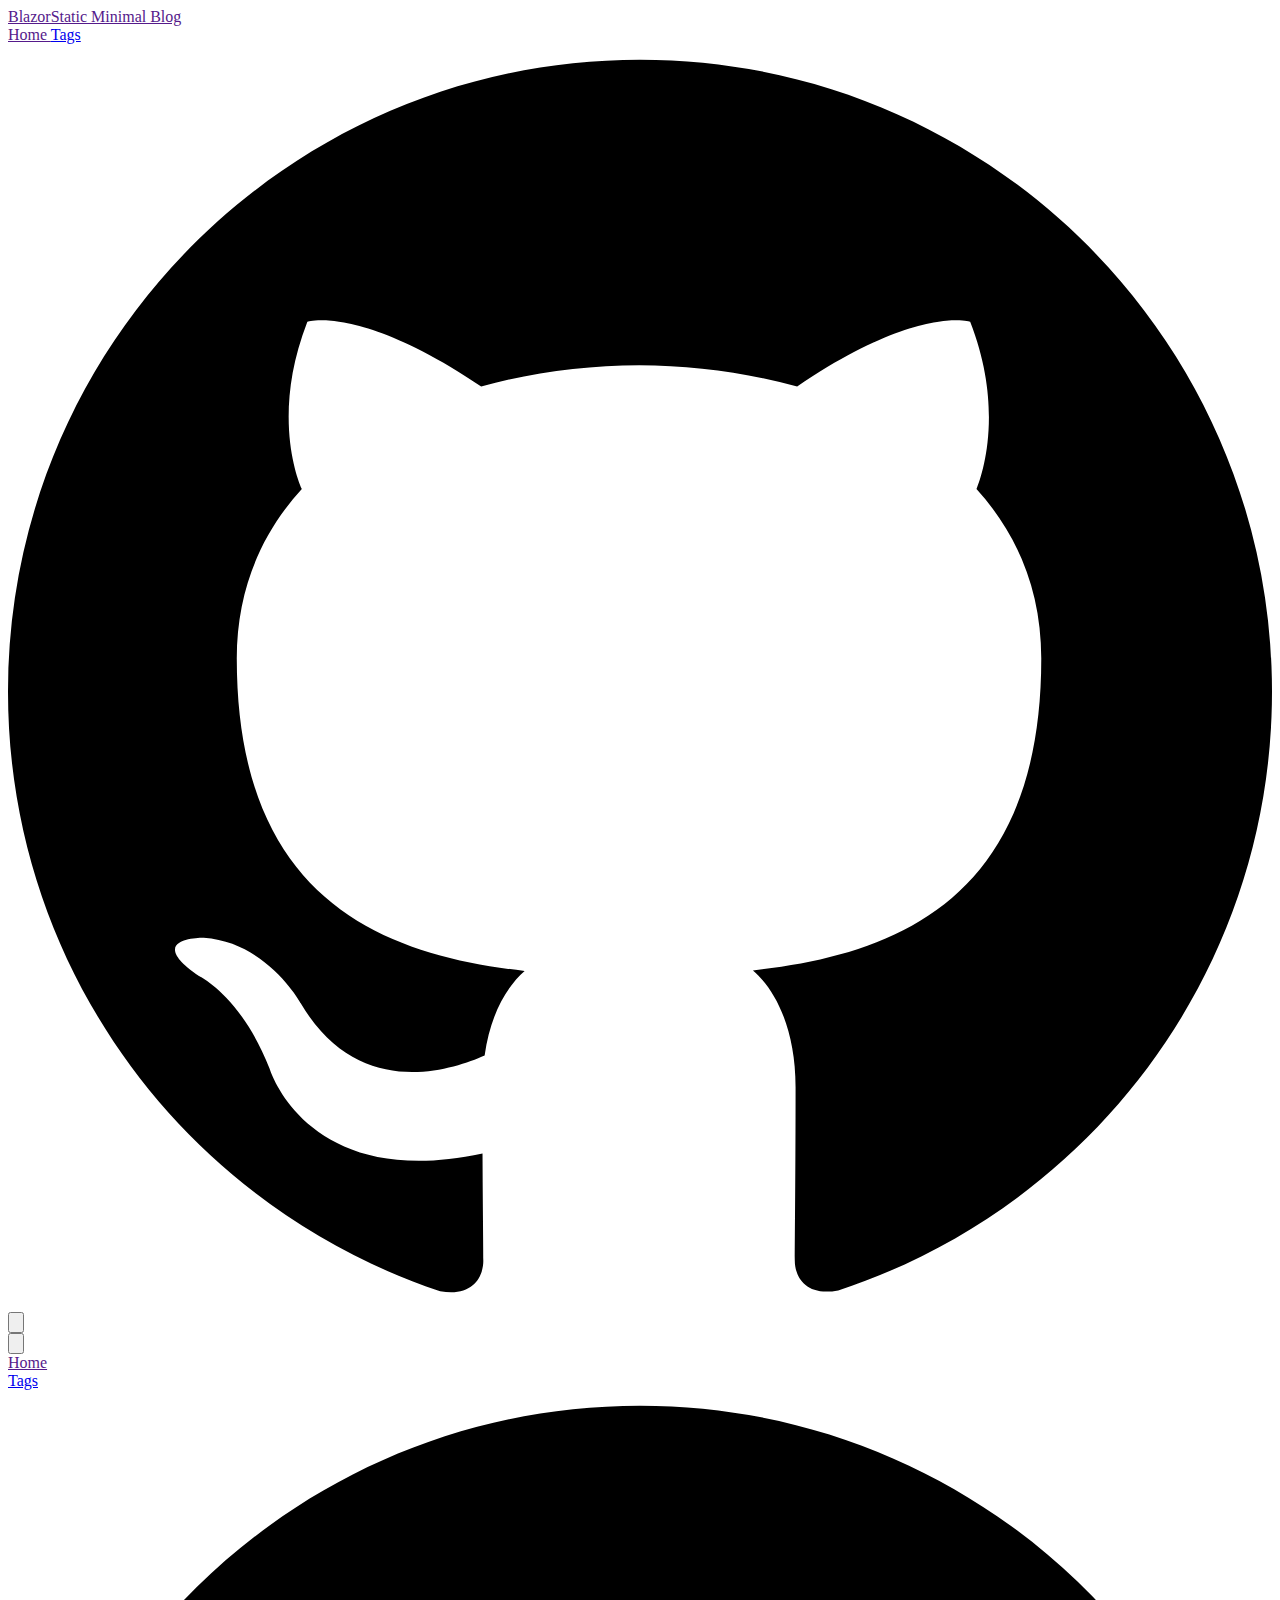
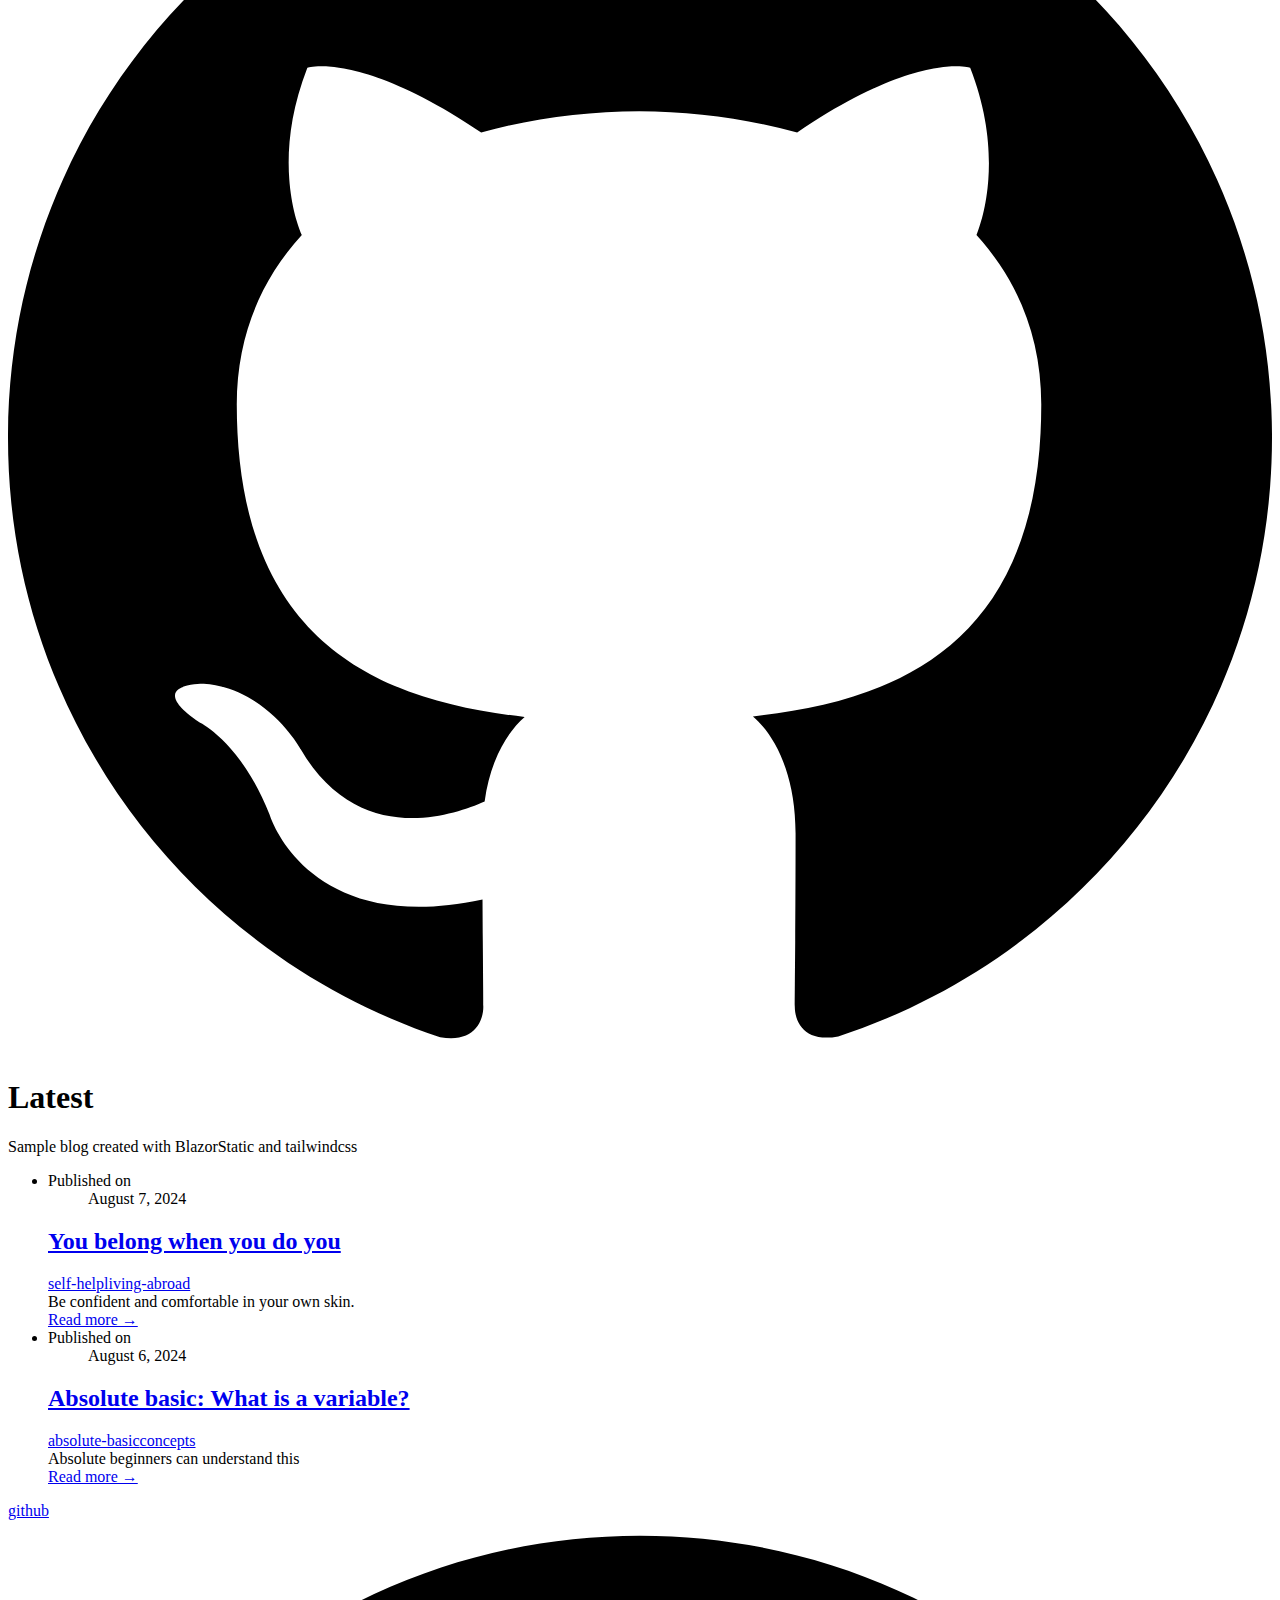
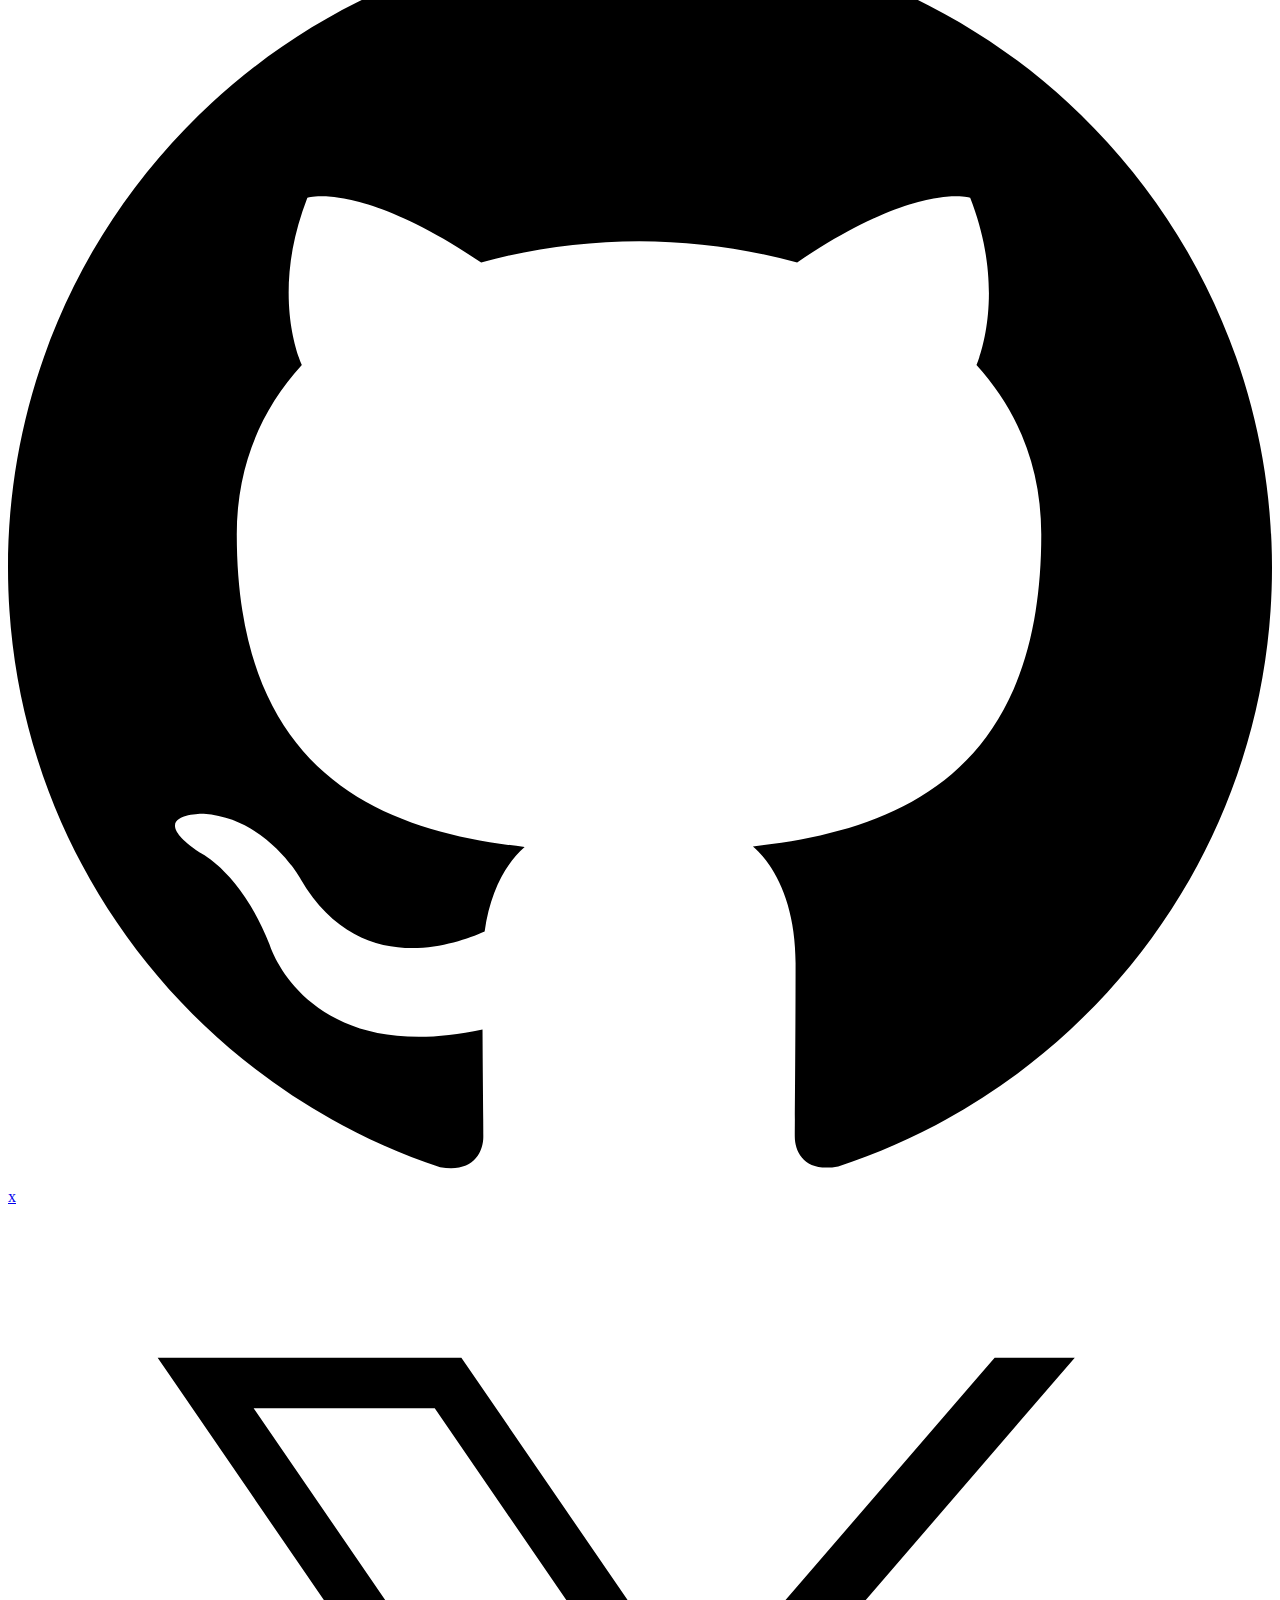
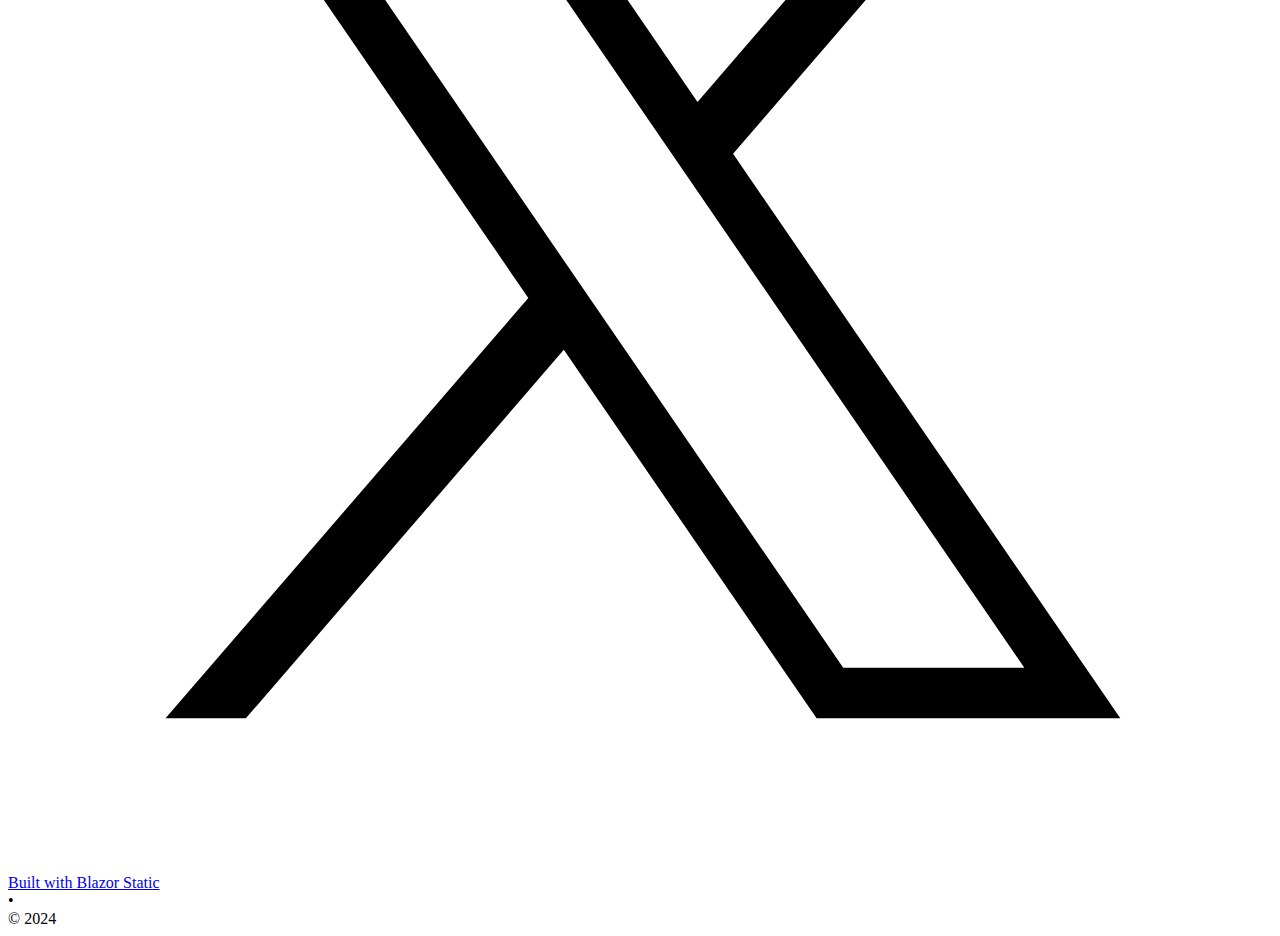
==== index.html @ 0481ce90 "Deploying to gh-pages from @ hoilamc/hoilamc.github.io@f04ba7656c22926f0ceadc3f6c73eddeb6f9f616 🚀" ====
<!DOCTYPE html>
<html lang="en"><head><meta charset="utf-8">
    <meta name="viewport" content="width=device-width, initial-scale=1.0">
    <base href="/hoilamc.github.io/">
    <link rel="stylesheet" href="app.min.css">
    </head>

<body class="bg-gray-950 font-sans text-gray-200"><div class="mx-auto max-w-3xl px-4 sm:px-6 xl:max-w-5xl xl:px-0 "><div class="flex h-screen flex-col justify-between"><header class="flex items-center justify-between py-10"><div><a href><div class="flex items-center justify-between"><div class=" h-6 text-2xl font-semibold sm:block text-primary-800">BlazorStatic Minimal Blog</div></div></a></div>
    <div class="flex items-center space-x-4 leading-5 sm:space-x-6"><a href="" class="hidden font-medium text-gray-100 sm:block bg-primary-950 px-2 py-1 rounded-xl" aria-current="page">Home 
                            </a><a href="tags" class="hidden font-medium text-gray-100 sm:block">Tags 
                            </a><a href="https://github.com/tesar-tech/blazorStaticMinimalBlog" class="hidden font-medium text-gray-100 sm:block"> 
                            <svg xmlns="http://www.w3.org/2000/svg" viewBox="0 0 24 24" class="hover:text-primary-400 h-6 w-6 fill-current text-gray-200"><path d="M12 .297c-6.63 0-12 5.373-12 12 0 5.303 3.438 9.8 8.205 11.385.6.113.82-.258.82-.577 0-.285-.01-1.04-.015-2.04-3.338.724-4.042-1.61-4.042-1.61C4.422 18.07 3.633 17.7 3.633 17.7c-1.087-.744.084-.729.084-.729 1.205.084 1.838 1.236 1.838 1.236 1.07 1.835 2.809 1.305 3.495.998.108-.776.417-1.305.76-1.605-2.665-.3-5.466-1.332-5.466-5.93 0-1.31.465-2.38 1.235-3.22-.135-.303-.54-1.523.105-3.176 0 0 1.005-.322 3.3 1.23.96-.267 1.98-.399 3-.405 1.02.006 2.04.138 3 .405 2.28-1.552 3.285-1.23 3.285-1.23.645 1.653.24 2.873.12 3.176.765.84 1.23 1.91 1.23 3.22 0 4.61-2.805 5.625-5.475 5.92.42.36.81 1.096.81 2.22 0 1.606-.015 2.896-.015 3.286 0 .315.21.69.825.57C20.565 22.092 24 17.592 24 12.297c0-6.627-5.373-12-12-12"></path></svg></a><button id="toggle-button" aria-label="Toggle Menu" class="sm:hidden"><svg xmlns="http://www.w3.org/2000/svg" viewBox="0 0 20 20" fill="currentColor" class="h-8 w-8 text-gray-100"><path fill-rule="evenodd" d="M3 5a1 1 0 011-1h12a1 1 0 110 2H4a1 1 0 01-1-1zM3 10a1 1 0 011-1h12a1 1 0 110 2H4a1 1 0 01-1-1zM3 15a1 1 0 011-1h12a1 1 0 110 2H4a1 1 0 01-1-1z" clip-rule="evenodd"></path></svg></button>
        <div id="mobile-menu" class="fixed left-0 top-0 z-10 h-full w-full translate-x-full transform   duration-300 ease-in-out bg-gray-950 opacity-[0.98]"><div class="flex justify-end"><button id="close-mobile-menu-button" class="mr-8 mt-11 h-8 w-8" aria-label="Toggle Menu"><svg xmlns="http://www.w3.org/2000/svg" viewBox="0 0 20 20" fill="currentColor" class="text-gray-100"><path fill-rule="evenodd" d="M4.293 4.293a1 1 0 011.414 0L10 8.586l4.293-4.293a1 1 0 111.414 1.414L11.414 10l4.293 4.293a1 1 0 01-1.414 1.414L10 11.414l-4.293 4.293a1 1 0 01-1.414-1.414L8.586 10 4.293 5.707a1 1 0 010-1.414z" clip-rule="evenodd"></path></svg></button></div>
            <nav class="fixed mt-8 h-full"><div class="px-12 py-4"><a href="" class="text-2xl font-bold tracking-widest text-gray-100 underline" aria-current="page">Home
                            </a></div><div class="px-12 py-4"><a href="tags" class="text-2xl font-bold tracking-widest text-gray-100">Tags
                            </a></div><div class="px-12 py-4"><a href="https://github.com/tesar-tech/blazorStaticMinimalBlog" class="text-2xl font-bold tracking-widest text-gray-100">
                            <svg xmlns="http://www.w3.org/2000/svg" viewBox="0 0 24 24" class="hover:text-primary-400 h-6 w-6 fill-current text-gray-200"><path d="M12 .297c-6.63 0-12 5.373-12 12 0 5.303 3.438 9.8 8.205 11.385.6.113.82-.258.82-.577 0-.285-.01-1.04-.015-2.04-3.338.724-4.042-1.61-4.042-1.61C4.422 18.07 3.633 17.7 3.633 17.7c-1.087-.744.084-.729.084-.729 1.205.084 1.838 1.236 1.838 1.236 1.07 1.835 2.809 1.305 3.495.998.108-.776.417-1.305.76-1.605-2.665-.3-5.466-1.332-5.466-5.93 0-1.31.465-2.38 1.235-3.22-.135-.303-.54-1.523.105-3.176 0 0 1.005-.322 3.3 1.23.96-.267 1.98-.399 3-.405 1.02.006 2.04.138 3 .405 2.28-1.552 3.285-1.23 3.285-1.23.645 1.653.24 2.873.12 3.176.765.84 1.23 1.91 1.23 3.22 0 4.61-2.805 5.625-5.475 5.92.42.36.81 1.096.81 2.22 0 1.606-.015 2.896-.015 3.286 0 .315.21.69.825.57C20.565 22.092 24 17.592 24 12.297c0-6.627-5.373-12-12-12"></path></svg></a></div></nav></div></div></header>
<script>
//👎 but what can I do? It's a static html. I can't use C# here.
 const toggleMobileMenu = () => document.querySelector('#mobile-menu').classList.toggle('translate-x-full');
 
 document.querySelector('#toggle-button').addEventListener('click', toggleMobileMenu);
 document.querySelector('#close-mobile-menu-button').addEventListener('click', toggleMobileMenu);
</script>

        <main class="mb-auto"><div class="divide-y divide-gray-700"><div class="space-y-2 pb-8 pt-6 md:space-y-5"><h1 class="font-sans md:leading-14 text-3xl font-extrabold leading-9 tracking-tight text-gray-100 sm:text-4xl sm:leading-10 md:text-6xl">Latest</h1>
            <p class="text-lg leading-7 text-gray-400 prose prose-invert">Sample blog created with BlazorStatic and tailwindcss</p></div>
    
        <ul class="divide-y   divide-gray-700"><li class="py-12"><article><div class="space-y-2 xl:grid xl:grid-cols-4 xl:items-baseline xl:space-y-0"><dl><dt class="sr-only">Published on</dt>
                            <dd class="text-base font-medium leading-6 text-gray-400"><time datetime="2024-08-07T00:00:00.000">August 7, 2024</time></dd></dl>
                        <div class="space-y-5 xl:col-span-3"><div class="space-y-6"><div><h2 class="text-2xl font-bold leading-8 tracking-tight"><a class="text-gray-100" href="blog/second-post">You belong when you do you</a></h2>
                                    <div class="flex flex-wrap"><a class="text-primary-500 hover:text-primary-400 mr-3 text-sm font-medium uppercase" href="tags/self-help">self-help</a><a class="text-primary-500 hover:text-primary-400 mr-3 text-sm font-medium uppercase" href="tags/living-abroad">living-abroad</a></div></div>
                                <div class="prose max-w-none text-gray-400">Be confident and comfortable in your own skin.</div></div>
                            <div class="text-base font-medium leading-6"><a class="text-primary-500 hover:text-primary-400" aria-label="Read &quot;Be confident and comfortable in your own skin.&quot;" href="blog/second-post">Read more →</a></div></div></div></article></li><li class="py-12"><article><div class="space-y-2 xl:grid xl:grid-cols-4 xl:items-baseline xl:space-y-0"><dl><dt class="sr-only">Published on</dt>
                            <dd class="text-base font-medium leading-6 text-gray-400"><time datetime="2024-08-06T00:00:00.000">August 6, 2024</time></dd></dl>
                        <div class="space-y-5 xl:col-span-3"><div class="space-y-6"><div><h2 class="text-2xl font-bold leading-8 tracking-tight"><a class="text-gray-100" href="blog/first-post">Absolute basic: What is a variable?</a></h2>
                                    <div class="flex flex-wrap"><a class="text-primary-500 hover:text-primary-400 mr-3 text-sm font-medium uppercase" href="tags/absolute-basic">absolute-basic</a><a class="text-primary-500 hover:text-primary-400 mr-3 text-sm font-medium uppercase" href="tags/concepts">concepts</a></div></div>
                                <div class="prose max-w-none text-gray-400">Absolute beginners can understand this</div></div>
                            <div class="text-base font-medium leading-6"><a class="text-primary-500 hover:text-primary-400" aria-label="Read &quot;Absolute beginners can understand this&quot;" href="blog/first-post">Read more →</a></div></div></div></article></li></ul></div></main>

        <footer><div class="mt-16 flex flex-col items-center"><div class="mb-3 flex space-x-4"><a class="text-sm text-gray-500 transition hover:text-gray-600" target="_blank" rel="noopener noreferrer" href="https://github.com/tesar-tech/blazorStaticMinimalBlog"><span class="sr-only">github</span>
                        <svg xmlns="http://www.w3.org/2000/svg" viewBox="0 0 24 24" class="hover:text-primary-400 h-6 w-6 fill-current text-gray-200"><path d="M12 .297c-6.63 0-12 5.373-12 12 0 5.303 3.438 9.8 8.205 11.385.6.113.82-.258.82-.577 0-.285-.01-1.04-.015-2.04-3.338.724-4.042-1.61-4.042-1.61C4.422 18.07 3.633 17.7 3.633 17.7c-1.087-.744.084-.729.084-.729 1.205.084 1.838 1.236 1.838 1.236 1.07 1.835 2.809 1.305 3.495.998.108-.776.417-1.305.76-1.605-2.665-.3-5.466-1.332-5.466-5.93 0-1.31.465-2.38 1.235-3.22-.135-.303-.54-1.523.105-3.176 0 0 1.005-.322 3.3 1.23.96-.267 1.98-.399 3-.405 1.02.006 2.04.138 3 .405 2.28-1.552 3.285-1.23 3.285-1.23.645 1.653.24 2.873.12 3.176.765.84 1.23 1.91 1.23 3.22 0 4.61-2.805 5.625-5.475 5.92.42.36.81 1.096.81 2.22 0 1.606-.015 2.896-.015 3.286 0 .315.21.69.825.57C20.565 22.092 24 17.592 24 12.297c0-6.627-5.373-12-12-12"></path></svg></a>
                    <a class="text-sm text-gray-500 transition hover:text-gray-600" target="_blank" rel="noopener noreferrer" href="https://x.com/"><span class="sr-only">x</span>
                        <svg xmlns="http://www.w3.org/2000/svg" viewBox="0 0 50 50" class="hover:text-primary-400 h-6 w-6 fill-current text-gray-200"><path d="M 5.9199219 6 L 20.582031 27.375 L 6.2304688 44 L 9.4101562 44 L 21.986328 29.421875 L 31.986328 44 L 44 44 L 28.681641 21.669922 L 42.199219 6 L 39.029297 6 L 27.275391 19.617188 L 17.933594 6 L 5.9199219 6 z M 9.7167969 8 L 16.880859 8 L 40.203125 42 L 33.039062 42 L 9.7167969 8 z"></path></svg></a></div>
                <div class="mb-2 flex space-x-2 text-sm text-gray-400"><a target="_blank" rel="noopener noreferrer" href="https://github.com/tesar-tech/blazorStatic"> Built with Blazor Static</a>
                    <div>•</div>
                    <div>© 2024</div></div></div></footer></div></div>
        </body></html>
---- app.min.css ----
/*! tailwindcss v3.4.7 | MIT License | https://tailwindcss.com*/*,:after,:before{border:0 solid #e5e7eb;box-sizing:border-box}:after,:before{--tw-content:""}:host,html{-webkit-text-size-adjust:100%;font-feature-settings:normal;-webkit-tap-highlight-color:transparent;font-family:ui-sans-serif,system-ui,sans-serif,Apple Color Emoji,Segoe UI Emoji,Segoe UI Symbol,Noto Color Emoji;font-variation-settings:normal;line-height:1.5;-moz-tab-size:4;-o-tab-size:4;tab-size:4}body{line-height:inherit;margin:0}hr{border-top-width:1px;color:inherit;height:0}abbr:where([title]){-webkit-text-decoration:underline dotted;text-decoration:underline dotted}h1,h2,h3,h4,h5,h6{font-size:inherit;font-weight:inherit}a{color:inherit;text-decoration:inherit}b,strong{font-weight:bolder}code,kbd,pre,samp{font-feature-settings:normal;font-family:ui-monospace,SFMono-Regular,Menlo,Monaco,Consolas,Liberation Mono,Courier New,monospace;font-size:1em;font-variation-settings:normal}small{font-size:80%}sub,sup{font-size:75%;line-height:0;position:relative;vertical-align:initial}sub{bottom:-.25em}sup{top:-.5em}table{border-collapse:collapse;border-color:inherit;text-indent:0}button,input,optgroup,select,textarea{font-feature-settings:inherit;color:inherit;font-family:inherit;font-size:100%;font-variation-settings:inherit;font-weight:inherit;letter-spacing:inherit;line-height:inherit;margin:0;padding:0}button,select{text-transform:none}button,input:where([type=button]),input:where([type=reset]),input:where([type=submit]){-webkit-appearance:button;background-color:initial;background-image:none}:-moz-focusring{outline:auto}:-moz-ui-invalid{box-shadow:none}progress{vertical-align:initial}::-webkit-inner-spin-button,::-webkit-outer-spin-button{height:auto}[type=search]{-webkit-appearance:textfield;outline-offset:-2px}::-webkit-search-decoration{-webkit-appearance:none}::-webkit-file-upload-button{-webkit-appearance:button;font:inherit}summary{display:list-item}blockquote,dd,dl,figure,h1,h2,h3,h4,h5,h6,hr,p,pre{margin:0}fieldset{margin:0}fieldset,legend{padding:0}menu,ol,ul{list-style:none;margin:0;padding:0}dialog{padding:0}textarea{resize:vertical}input::-moz-placeholder,textarea::-moz-placeholder{color:#9ca3af;opacity:1}input::placeholder,textarea::placeholder{color:#9ca3af;opacity:1}[role=button],button{cursor:pointer}:disabled{cursor:default}audio,canvas,embed,iframe,img,object,svg,video{display:block;vertical-align:middle}img,video{height:auto;max-width:100%}[hidden]{display:none}*,::backdrop,:after,:before{--tw-border-spacing-x:0;--tw-border-spacing-y:0;--tw-translate-x:0;--tw-translate-y:0;--tw-rotate:0;--tw-skew-x:0;--tw-skew-y:0;--tw-scale-x:1;--tw-scale-y:1;--tw-pan-x: ;--tw-pan-y: ;--tw-pinch-zoom: ;--tw-scroll-snap-strictness:proximity;--tw-gradient-from-position: ;--tw-gradient-via-position: ;--tw-gradient-to-position: ;--tw-ordinal: ;--tw-slashed-zero: ;--tw-numeric-figure: ;--tw-numeric-spacing: ;--tw-numeric-fraction: ;--tw-ring-inset: ;--tw-ring-offset-width:0px;--tw-ring-offset-color:#fff;--tw-ring-color:#3b82f680;--tw-ring-offset-shadow:0 0 #0000;--tw-ring-shadow:0 0 #0000;--tw-shadow:0 0 #0000;--tw-shadow-colored:0 0 #0000;--tw-blur: ;--tw-brightness: ;--tw-contrast: ;--tw-grayscale: ;--tw-hue-rotate: ;--tw-invert: ;--tw-saturate: ;--tw-sepia: ;--tw-drop-shadow: ;--tw-backdrop-blur: ;--tw-backdrop-brightness: ;--tw-backdrop-contrast: ;--tw-backdrop-grayscale: ;--tw-backdrop-hue-rotate: ;--tw-backdrop-invert: ;--tw-backdrop-opacity: ;--tw-backdrop-saturate: ;--tw-backdrop-sepia: ;--tw-contain-size: ;--tw-contain-layout: ;--tw-contain-paint: ;--tw-contain-style: }.prose{color:var(--tw-prose-body);max-width:65ch}.prose :where([class~=lead]):not(:where([class~=not-prose] *)){color:var(--tw-prose-lead);font-size:1.25em;line-height:1.6;margin-bottom:1.2em;margin-top:1.2em}.prose :where(a):not(:where([class~=not-prose] *)){color:var(--tw-prose-links);font-weight:500;text-decoration:underline}.prose :where(strong):not(:where([class~=not-prose] *)){color:var(--tw-prose-bold);font-weight:600}.prose :where(a strong):not(:where([class~=not-prose] *)){color:inherit}.prose :where(blockquote strong):not(:where([class~=not-prose] *)){color:inherit}.prose :where(thead th strong):not(:where([class~=not-prose] *)){color:inherit}.prose :where(ol):not(:where([class~=not-prose] *)){list-style-type:decimal;margin-bottom:1.25em;margin-top:1.25em;padding-left:1.625em}.prose :where(ol[type=A]):not(:where([class~=not-prose] *)){list-style-type:upper-alpha}.prose :where(ol[type=a]):not(:where([class~=not-prose] *)){list-style-type:lower-alpha}.prose :where(ol[type=A s]):not(:where([class~=not-prose] *)){list-style-type:upper-alpha}.prose :where(ol[type=a s]):not(:where([class~=not-prose] *)){list-style-type:lower-alpha}.prose :where(ol[type=I]):not(:where([class~=not-prose] *)){list-style-type:upper-roman}.prose :where(ol[type=i]):not(:where([class~=not-prose] *)){list-style-type:lower-roman}.prose :where(ol[type=I s]):not(:where([class~=not-prose] *)){list-style-type:upper-roman}.prose :where(ol[type=i s]):not(:where([class~=not-prose] *)){list-style-type:lower-roman}.prose :where(ol[type="1"]):not(:where([class~=not-prose] *)){list-style-type:decimal}.prose :where(ul):not(:where([class~=not-prose] *)){list-style-type:disc;margin-bottom:1.25em;margin-top:1.25em;padding-left:1.625em}.prose :where(ol>li):not(:where([class~=not-prose] *))::marker{color:var(--tw-prose-counters);font-weight:400}.prose :where(ul>li):not(:where([class~=not-prose] *))::marker{color:var(--tw-prose-bullets)}.prose :where(hr):not(:where([class~=not-prose] *)){border-color:var(--tw-prose-hr);border-top-width:1px;margin-bottom:3em;margin-top:3em}.prose :where(blockquote):not(:where([class~=not-prose] *)){border-left-color:var(--tw-prose-quote-borders);border-left-width:.25rem;color:var(--tw-prose-quotes);font-style:italic;font-weight:500;margin-bottom:1.6em;margin-top:1.6em;padding-left:1em;quotes:"\201C""\201D""\2018""\2019"}.prose :where(blockquote p:first-of-type):not(:where([class~=not-prose] *)):before{content:open-quote}.prose :where(blockquote p:last-of-type):not(:where([class~=not-prose] *)):after{content:close-quote}.prose :where(h1):not(:where([class~=not-prose] *)){color:var(--tw-prose-headings);font-size:2.25em;font-weight:800;line-height:1.1111111;margin-bottom:.8888889em;margin-top:0}.prose :where(h1 strong):not(:where([class~=not-prose] *)){color:inherit;font-weight:900}.prose :where(h2):not(:where([class~=not-prose] *)){color:var(--tw-prose-headings);font-size:1.5em;font-weight:700;line-height:1.3333333;margin-bottom:1em;margin-top:2em}.prose :where(h2 strong):not(:where([class~=not-prose] *)){color:inherit;font-weight:800}.prose :where(h3):not(:where([class~=not-prose] *)){color:var(--tw-prose-headings);font-size:1.25em;font-weight:600;line-height:1.6;margin-bottom:.6em;margin-top:1.6em}.prose :where(h3 strong):not(:where([class~=not-prose] *)){color:inherit;font-weight:700}.prose :where(h4):not(:where([class~=not-prose] *)){color:var(--tw-prose-headings);font-weight:600;line-height:1.5;margin-bottom:.5em;margin-top:1.5em}.prose :where(h4 strong):not(:where([class~=not-prose] *)){color:inherit;font-weight:700}.prose :where(img):not(:where([class~=not-prose] *)){margin-bottom:2em;margin-top:2em}.prose :where(figure>*):not(:where([class~=not-prose] *)){margin-bottom:0;margin-top:0}.prose :where(figcaption):not(:where([class~=not-prose] *)){color:var(--tw-prose-captions);font-size:.875em;line-height:1.4285714;margin-top:.8571429em}.prose :where(code):not(:where([class~=not-prose] *)){color:var(--tw-prose-code);font-size:.875em;font-weight:600}.prose :where(code):not(:where([class~=not-prose] *)):before{content:"`"}.prose :where(code):not(:where([class~=not-prose] *)):after{content:"`"}.prose :where(a code):not(:where([class~=not-prose] *)){color:inherit}.prose :where(h1 code):not(:where([class~=not-prose] *)){color:inherit}.prose :where(h2 code):not(:where([class~=not-prose] *)){color:inherit;font-size:.875em}.prose :where(h3 code):not(:where([class~=not-prose] *)){color:inherit;font-size:.9em}.prose :where(h4 code):not(:where([class~=not-prose] *)){color:inherit}.prose :where(blockquote code):not(:where([class~=not-prose] *)){color:inherit}.prose :where(thead th code):not(:where([class~=not-prose] *)){color:inherit}.prose :where(pre):not(:where([class~=not-prose] *)){background-color:var(--tw-prose-pre-bg);border-radius:.375rem;color:var(--tw-prose-pre-code);font-size:.875em;font-weight:400;line-height:1.7142857;margin-bottom:1.7142857em;margin-top:1.7142857em;overflow-x:auto;padding:.8571429em 1.1428571em}.prose :where(pre code):not(:where([class~=not-prose] *)){background-color:initial;border-radius:0;border-width:0;color:inherit;font-family:inherit;font-size:inherit;font-weight:inherit;line-height:inherit;padding:0}.prose :where(pre code):not(:where([class~=not-prose] *)):before{content:none}.prose :where(pre code):not(:where([class~=not-prose] *)):after{content:none}.prose :where(table):not(:where([class~=not-prose] *)){font-size:.875em;line-height:1.7142857;margin-bottom:2em;margin-top:2em;table-layout:auto;text-align:left;width:100%}.prose :where(thead):not(:where([class~=not-prose] *)){border-bottom-color:var(--tw-prose-th-borders);border-bottom-width:1px}.prose :where(thead th):not(:where([class~=not-prose] *)){color:var(--tw-prose-headings);font-weight:600;padding-bottom:.5714286em;padding-left:.5714286em;padding-right:.5714286em;vertical-align:bottom}.prose :where(tbody tr):not(:where([class~=not-prose] *)){border-bottom-color:var(--tw-prose-td-borders);border-bottom-width:1px}.prose :where(tbody tr:last-child):not(:where([class~=not-prose] *)){border-bottom-width:0}.prose :where(tbody td):not(:where([class~=not-prose] *)){vertical-align:initial}.prose :where(tfoot):not(:where([class~=not-prose] *)){border-top-color:var(--tw-prose-th-borders);border-top-width:1px}.prose :where(tfoot td):not(:where([class~=not-prose] *)){vertical-align:top}.prose{--tw-prose-body:#374151;--tw-prose-headings:#111827;--tw-prose-lead:#4b5563;--tw-prose-links:#111827;--tw-prose-bold:#111827;--tw-prose-counters:#6b7280;--tw-prose-bullets:#d1d5db;--tw-prose-hr:#e5e7eb;--tw-prose-quotes:#111827;--tw-prose-quote-borders:#e5e7eb;--tw-prose-captions:#6b7280;--tw-prose-code:#111827;--tw-prose-pre-code:#e5e7eb;--tw-prose-pre-bg:#1f2937;--tw-prose-th-borders:#d1d5db;--tw-prose-td-borders:#e5e7eb;--tw-prose-invert-body:#d1d5db;--tw-prose-invert-headings:#fff;--tw-prose-invert-lead:#9ca3af;--tw-prose-invert-links:#fff;--tw-prose-invert-bold:#fff;--tw-prose-invert-counters:#9ca3af;--tw-prose-invert-bullets:#4b5563;--tw-prose-invert-hr:#374151;--tw-prose-invert-quotes:#f3f4f6;--tw-prose-invert-quote-borders:#374151;--tw-prose-invert-captions:#9ca3af;--tw-prose-invert-code:#fff;--tw-prose-invert-pre-code:#d1d5db;--tw-prose-invert-pre-bg:#00000080;--tw-prose-invert-th-borders:#4b5563;--tw-prose-invert-td-borders:#374151;font-size:1rem;line-height:1.75}.prose :where(p):not(:where([class~=not-prose] *)){margin-bottom:1.25em;margin-top:1.25em}.prose :where(video):not(:where([class~=not-prose] *)){margin-bottom:2em;margin-top:2em}.prose :where(figure):not(:where([class~=not-prose] *)){margin-bottom:2em;margin-top:2em}.prose :where(li):not(:where([class~=not-prose] *)){margin-bottom:.5em;margin-top:.5em}.prose :where(ol>li):not(:where([class~=not-prose] *)){padding-left:.375em}.prose :where(ul>li):not(:where([class~=not-prose] *)){padding-left:.375em}.prose :where(.prose>ul>li p):not(:where([class~=not-prose] *)){margin-bottom:.75em;margin-top:.75em}.prose :where(.prose>ul>li>:first-child):not(:where([class~=not-prose] *)){margin-top:1.25em}.prose :where(.prose>ul>li>:last-child):not(:where([class~=not-prose] *)){margin-bottom:1.25em}.prose :where(.prose>ol>li>:first-child):not(:where([class~=not-prose] *)){margin-top:1.25em}.prose :where(.prose>ol>li>:last-child):not(:where([class~=not-prose] *)){margin-bottom:1.25em}.prose :where(ul ul,ul ol,ol ul,ol ol):not(:where([class~=not-prose] *)){margin-bottom:.75em;margin-top:.75em}.prose :where(hr+*):not(:where([class~=not-prose] *)){margin-top:0}.prose :where(h2+*):not(:where([class~=not-prose] *)){margin-top:0}.prose :where(h3+*):not(:where([class~=not-prose] *)){margin-top:0}.prose :where(h4+*):not(:where([class~=not-prose] *)){margin-top:0}.prose :where(thead th:first-child):not(:where([class~=not-prose] *)){padding-left:0}.prose :where(thead th:last-child):not(:where([class~=not-prose] *)){padding-right:0}.prose :where(tbody td,tfoot td):not(:where([class~=not-prose] *)){padding:.5714286em}.prose :where(tbody td:first-child,tfoot td:first-child):not(:where([class~=not-prose] *)){padding-left:0}.prose :where(tbody td:last-child,tfoot td:last-child):not(:where([class~=not-prose] *)){padding-right:0}.prose :where(.prose>:first-child):not(:where([class~=not-prose] *)){margin-top:0}.prose :where(.prose>:last-child):not(:where([class~=not-prose] *)){margin-bottom:0}.prose-sm :where(.prose>ul>li p):not(:where([class~=not-prose] *)){margin-bottom:.5714286em;margin-top:.5714286em}.prose-sm :where(.prose>ul>li>:first-child):not(:where([class~=not-prose] *)){margin-top:1.1428571em}.prose-sm :where(.prose>ul>li>:last-child):not(:where([class~=not-prose] *)){margin-bottom:1.1428571em}.prose-sm :where(.prose>ol>li>:first-child):not(:where([class~=not-prose] *)){margin-top:1.1428571em}.prose-sm :where(.prose>ol>li>:last-child):not(:where([class~=not-prose] *)){margin-bottom:1.1428571em}.prose-sm :where(.prose>:first-child):not(:where([class~=not-prose] *)){margin-top:0}.prose-sm :where(.prose>:last-child):not(:where([class~=not-prose] *)){margin-bottom:0}.prose-base :where(.prose>ul>li p):not(:where([class~=not-prose] *)){margin-bottom:.75em;margin-top:.75em}.prose-base :where(.prose>ul>li>:first-child):not(:where([class~=not-prose] *)){margin-top:1.25em}.prose-base :where(.prose>ul>li>:last-child):not(:where([class~=not-prose] *)){margin-bottom:1.25em}.prose-base :where(.prose>ol>li>:first-child):not(:where([class~=not-prose] *)){margin-top:1.25em}.prose-base :where(.prose>ol>li>:last-child):not(:where([class~=not-prose] *)){margin-bottom:1.25em}.prose-base :where(.prose>:first-child):not(:where([class~=not-prose] *)){margin-top:0}.prose-base :where(.prose>:last-child):not(:where([class~=not-prose] *)){margin-bottom:0}.prose-lg :where(.prose>ul>li p):not(:where([class~=not-prose] *)){margin-bottom:.8888889em;margin-top:.8888889em}.prose-lg :where(.prose>ul>li>:first-child):not(:where([class~=not-prose] *)){margin-top:1.3333333em}.prose-lg :where(.prose>ul>li>:last-child):not(:where([class~=not-prose] *)){margin-bottom:1.3333333em}.prose-lg :where(.prose>ol>li>:first-child):not(:where([class~=not-prose] *)){margin-top:1.3333333em}.prose-lg :where(.prose>ol>li>:last-child):not(:where([class~=not-prose] *)){margin-bottom:1.3333333em}.prose-lg :where(.prose>:first-child):not(:where([class~=not-prose] *)){margin-top:0}.prose-lg :where(.prose>:last-child):not(:where([class~=not-prose] *)){margin-bottom:0}.prose-xl :where(.prose>ul>li p):not(:where([class~=not-prose] *)){margin-bottom:.8em;margin-top:.8em}.prose-xl :where(.prose>ul>li>:first-child):not(:where([class~=not-prose] *)){margin-top:1.2em}.prose-xl :where(.prose>ul>li>:last-child):not(:where([class~=not-prose] *)){margin-bottom:1.2em}.prose-xl :where(.prose>ol>li>:first-child):not(:where([class~=not-prose] *)){margin-top:1.2em}.prose-xl :where(.prose>ol>li>:last-child):not(:where([class~=not-prose] *)){margin-bottom:1.2em}.prose-xl :where(.prose>:first-child):not(:where([class~=not-prose] *)){margin-top:0}.prose-xl :where(.prose>:last-child):not(:where([class~=not-prose] *)){margin-bottom:0}.prose-2xl :where(.prose>ul>li p):not(:where([class~=not-prose] *)){margin-bottom:.8333333em;margin-top:.8333333em}.prose-2xl :where(.prose>ul>li>:first-child):not(:where([class~=not-prose] *)){margin-top:1.3333333em}.prose-2xl :where(.prose>ul>li>:last-child):not(:where([class~=not-prose] *)){margin-bottom:1.3333333em}.prose-2xl :where(.prose>ol>li>:first-child):not(:where([class~=not-prose] *)){margin-top:1.3333333em}.prose-2xl :where(.prose>ol>li>:last-child):not(:where([class~=not-prose] *)){margin-bottom:1.3333333em}.prose-2xl :where(.prose>:first-child):not(:where([class~=not-prose] *)){margin-top:0}.prose-2xl :where(.prose>:last-child):not(:where([class~=not-prose] *)){margin-bottom:0}.prose-invert{--tw-prose-body:var(--tw-prose-invert-body);--tw-prose-headings:var(--tw-prose-invert-headings);--tw-prose-lead:var(--tw-prose-invert-lead);--tw-prose-links:var(--tw-prose-invert-links);--tw-prose-bold:var(--tw-prose-invert-bold);--tw-prose-counters:var(--tw-prose-invert-counters);--tw-prose-bullets:var(--tw-prose-invert-bullets);--tw-prose-hr:var(--tw-prose-invert-hr);--tw-prose-quotes:var(--tw-prose-invert-quotes);--tw-prose-quote-borders:var(--tw-prose-invert-quote-borders);--tw-prose-captions:var(--tw-prose-invert-captions);--tw-prose-code:var(--tw-prose-invert-code);--tw-prose-pre-code:var(--tw-prose-invert-pre-code);--tw-prose-pre-bg:var(--tw-prose-invert-pre-bg);--tw-prose-th-borders:var(--tw-prose-invert-th-borders);--tw-prose-td-borders:var(--tw-prose-invert-td-borders)}.sr-only{clip:rect(0,0,0,0);border-width:0;height:1px;margin:-1px;overflow:hidden;padding:0;position:absolute;white-space:nowrap;width:1px}.static{position:static}.fixed{position:fixed}.left-0{left:0}.top-0{top:0}.z-10{z-index:10}.mx-auto{margin-left:auto;margin-right:auto}.mb-2{margin-bottom:.5rem}.mb-3{margin-bottom:.75rem}.mb-auto{margin-bottom:auto}.mr-3{margin-right:.75rem}.mr-8{margin-right:2rem}.mt-11{margin-top:2.75rem}.mt-16{margin-top:4rem}.mt-8{margin-top:2rem}.flex{display:flex}.hidden{display:none}.h-10{height:2.5rem}.h-4{height:1rem}.h-6{height:1.5rem}.h-8{height:2rem}.h-full{height:100%}.h-screen{height:100vh}.w-10{width:2.5rem}.w-4{width:1rem}.w-6{width:1.5rem}.w-8{width:2rem}.w-full{width:100%}.max-w-3xl{max-width:48rem}.max-w-none{max-width:none}.translate-x-full{--tw-translate-x:100%}.transform,.translate-x-full{transform:translate(var(--tw-translate-x),var(--tw-translate-y)) rotate(var(--tw-rotate)) skewX(var(--tw-skew-x)) skewY(var(--tw-skew-y)) scaleX(var(--tw-scale-x)) scaleY(var(--tw-scale-y))}.grid-rows-\[auto_1fr\]{grid-template-rows:auto 1fr}.flex-col{flex-direction:column}.flex-wrap{flex-wrap:wrap}.items-center{align-items:center}.justify-end{justify-content:flex-end}.justify-center{justify-content:center}.justify-between{justify-content:space-between}.justify-evenly{justify-content:space-evenly}.gap-1{gap:.25rem}.gap-4{gap:1rem}.space-x-2>:not([hidden])~:not([hidden]){--tw-space-x-reverse:0;margin-left:calc(.5rem*(1 - var(--tw-space-x-reverse)));margin-right:calc(.5rem*var(--tw-space-x-reverse))}.space-x-4>:not([hidden])~:not([hidden]){--tw-space-x-reverse:0;margin-left:calc(1rem*(1 - var(--tw-space-x-reverse)));margin-right:calc(1rem*var(--tw-space-x-reverse))}.space-y-1>:not([hidden])~:not([hidden]){--tw-space-y-reverse:0;margin-bottom:calc(.25rem*var(--tw-space-y-reverse));margin-top:calc(.25rem*(1 - var(--tw-space-y-reverse)))}.space-y-10>:not([hidden])~:not([hidden]){--tw-space-y-reverse:0;margin-bottom:calc(2.5rem*var(--tw-space-y-reverse));margin-top:calc(2.5rem*(1 - var(--tw-space-y-reverse)))}.space-y-2>:not([hidden])~:not([hidden]){--tw-space-y-reverse:0;margin-bottom:calc(.5rem*var(--tw-space-y-reverse));margin-top:calc(.5rem*(1 - var(--tw-space-y-reverse)))}.space-y-5>:not([hidden])~:not([hidden]){--tw-space-y-reverse:0;margin-bottom:calc(1.25rem*var(--tw-space-y-reverse));margin-top:calc(1.25rem*(1 - var(--tw-space-y-reverse)))}.space-y-6>:not([hidden])~:not([hidden]){--tw-space-y-reverse:0;margin-bottom:calc(1.5rem*var(--tw-space-y-reverse));margin-top:calc(1.5rem*(1 - var(--tw-space-y-reverse)))}.divide-y>:not([hidden])~:not([hidden]){--tw-divide-y-reverse:0;border-bottom-width:calc(1px*var(--tw-divide-y-reverse));border-top-width:calc(1px*(1 - var(--tw-divide-y-reverse)))}.divide-gray-700>:not([hidden])~:not([hidden]){--tw-divide-opacity:1;border-color:rgb(55 65 81/var(--tw-divide-opacity))}.whitespace-nowrap{white-space:nowrap}.rounded-full{border-radius:9999px}.rounded-xl{border-radius:.75rem}.bg-gray-950{--tw-bg-opacity:1;background-color:rgb(3 7 18/var(--tw-bg-opacity))}.bg-primary-950{--tw-bg-opacity:1;background-color:rgb(46 16 101/var(--tw-bg-opacity))}.fill-current{fill:currentColor}.px-12{padding-left:3rem;padding-right:3rem}.px-2{padding-left:.5rem;padding-right:.5rem}.px-4{padding-left:1rem;padding-right:1rem}.py-1{padding-bottom:.25rem;padding-top:.25rem}.py-10{padding-bottom:2.5rem;padding-top:2.5rem}.py-12{padding-bottom:3rem;padding-top:3rem}.py-4{padding-bottom:1rem;padding-top:1rem}.pb-10{padding-bottom:2.5rem}.pb-6{padding-bottom:1.5rem}.pb-8{padding-bottom:2rem}.pt-10{padding-top:2.5rem}.pt-4{padding-top:1rem}.pt-6{padding-top:1.5rem}.text-center{text-align:center}.font-sans{font-family:ui-sans-serif,system-ui,sans-serif,Apple Color Emoji,Segoe UI Emoji,Segoe UI Symbol,Noto Color Emoji}.text-2xl{font-size:1.5rem;line-height:2rem}.text-3xl{font-size:1.875rem;line-height:2.25rem}.text-base{font-size:1rem;line-height:1.5rem}.text-lg{font-size:1.125rem;line-height:1.75rem}.text-sm{font-size:.875rem;line-height:1.25rem}.text-xs{font-size:.75rem;line-height:1rem}.font-bold{font-weight:700}.font-extrabold{font-weight:800}.font-medium{font-weight:500}.font-semibold{font-weight:600}.uppercase{text-transform:uppercase}.leading-5{line-height:1.25rem}.leading-6{line-height:1.5rem}.leading-7{line-height:1.75rem}.leading-8{line-height:2rem}.leading-9{line-height:2.25rem}.tracking-tight{letter-spacing:-.025em}.tracking-wide{letter-spacing:.025em}.tracking-widest{letter-spacing:.1em}.text-gray-100{--tw-text-opacity:1;color:rgb(243 244 246/var(--tw-text-opacity))}.text-gray-200{--tw-text-opacity:1;color:rgb(229 231 235/var(--tw-text-opacity))}.text-gray-300{--tw-text-opacity:1;color:rgb(209 213 219/var(--tw-text-opacity))}.text-gray-400{--tw-text-opacity:1;color:rgb(156 163 175/var(--tw-text-opacity))}.text-gray-500{--tw-text-opacity:1;color:rgb(107 114 128/var(--tw-text-opacity))}.text-gray-900{--tw-text-opacity:1;color:rgb(17 24 39/var(--tw-text-opacity))}.text-primary-300{--tw-text-opacity:1;color:rgb(196 181 253/var(--tw-text-opacity))}.text-primary-500{--tw-text-opacity:1;color:rgb(139 92 246/var(--tw-text-opacity))}.text-primary-800{--tw-text-opacity:1;color:rgb(91 33 182/var(--tw-text-opacity))}.underline{text-decoration-line:underline}.opacity-\[0\.98\]{opacity:.98}.transition{transition-duration:.15s;transition-property:color,background-color,border-color,text-decoration-color,fill,stroke,opacity,box-shadow,transform,filter,-webkit-backdrop-filter;transition-property:color,background-color,border-color,text-decoration-color,fill,stroke,opacity,box-shadow,transform,filter,backdrop-filter;transition-property:color,background-color,border-color,text-decoration-color,fill,stroke,opacity,box-shadow,transform,filter,backdrop-filter,-webkit-backdrop-filter;transition-timing-function:cubic-bezier(.4,0,.2,1)}.duration-300{transition-duration:.3s}.ease-in-out{transition-timing-function:cubic-bezier(.4,0,.2,1)}.hover\:text-gray-600:hover{--tw-text-opacity:1;color:rgb(75 85 99/var(--tw-text-opacity))}.hover\:text-primary-400:hover{--tw-text-opacity:1;color:rgb(167 139 250/var(--tw-text-opacity))}.hover\:text-primary-600:hover{--tw-text-opacity:1;color:rgb(124 58 237/var(--tw-text-opacity))}@media (min-width:640px){.sm\:block{display:block}.sm\:hidden{display:none}.sm\:space-x-12>:not([hidden])~:not([hidden]){--tw-space-x-reverse:0;margin-left:calc(3rem*(1 - var(--tw-space-x-reverse)));margin-right:calc(3rem*var(--tw-space-x-reverse))}.sm\:space-x-6>:not([hidden])~:not([hidden]){--tw-space-x-reverse:0;margin-left:calc(1.5rem*(1 - var(--tw-space-x-reverse)));margin-right:calc(1.5rem*var(--tw-space-x-reverse))}.sm\:px-6{padding-left:1.5rem;padding-right:1.5rem}.sm\:text-4xl{font-size:2.25rem}.sm\:leading-10,.sm\:text-4xl{line-height:2.5rem}}@media (min-width:768px){.md\:space-y-5>:not([hidden])~:not([hidden]){--tw-space-y-reverse:0;margin-bottom:calc(1.25rem*var(--tw-space-y-reverse));margin-top:calc(1.25rem*(1 - var(--tw-space-y-reverse)))}.md\:text-6xl{font-size:3.75rem;line-height:1}}@media (min-width:1280px){.xl\:col-span-3{grid-column:span 3/span 3}.xl\:col-start-1{grid-column-start:1}.xl\:row-span-2{grid-row:span 2/span 2}.xl\:row-start-2{grid-row-start:2}.xl\:block{display:block}.xl\:grid{display:grid}.xl\:max-w-5xl{max-width:64rem}.xl\:grid-cols-4{grid-template-columns:repeat(4,minmax(0,1fr))}.xl\:items-baseline{align-items:baseline}.xl\:gap-x-6{-moz-column-gap:1.5rem;column-gap:1.5rem}.xl\:space-x-0>:not([hidden])~:not([hidden]){--tw-space-x-reverse:0;margin-left:calc(0px*(1 - var(--tw-space-x-reverse)));margin-right:calc(0px*var(--tw-space-x-reverse))}.xl\:space-y-0>:not([hidden])~:not([hidden]){--tw-space-y-reverse:0;margin-bottom:calc(0px*var(--tw-space-y-reverse));margin-top:calc(0px*(1 - var(--tw-space-y-reverse)))}.xl\:space-y-8>:not([hidden])~:not([hidden]){--tw-space-y-reverse:0;margin-bottom:calc(2rem*var(--tw-space-y-reverse));margin-top:calc(2rem*(1 - var(--tw-space-y-reverse)))}.xl\:divide-y>:not([hidden])~:not([hidden]){--tw-divide-y-reverse:0;border-bottom-width:calc(1px*var(--tw-divide-y-reverse));border-top-width:calc(1px*(1 - var(--tw-divide-y-reverse)))}.xl\:divide-y-0>:not([hidden])~:not([hidden]){--tw-divide-y-reverse:0;border-bottom-width:calc(0px*var(--tw-divide-y-reverse));border-top-width:calc(0px*(1 - var(--tw-divide-y-reverse)))}.xl\:divide-gray-700>:not([hidden])~:not([hidden]){--tw-divide-opacity:1;border-color:rgb(55 65 81/var(--tw-divide-opacity))}.xl\:border-b{border-bottom-width:1px}.xl\:border-gray-700{--tw-border-opacity:1;border-color:rgb(55 65 81/var(--tw-border-opacity))}.xl\:px-0{padding-left:0;padding-right:0}.xl\:py-8{padding-bottom:2rem;padding-top:2rem}.xl\:pb-0{padding-bottom:0}.xl\:pb-6{padding-bottom:1.5rem}.xl\:pt-11{padding-top:2.75rem}.xl\:pt-8{padding-top:2rem}}@media (prefers-color-scheme:dark){.dark\:text-gray-100{--tw-text-opacity:1;color:rgb(243 244 246/var(--tw-text-opacity))}.dark\:hover\:text-primary-400:hover{--tw-text-opacity:1;color:rgb(167 139 250/var(--tw-text-opacity))}}
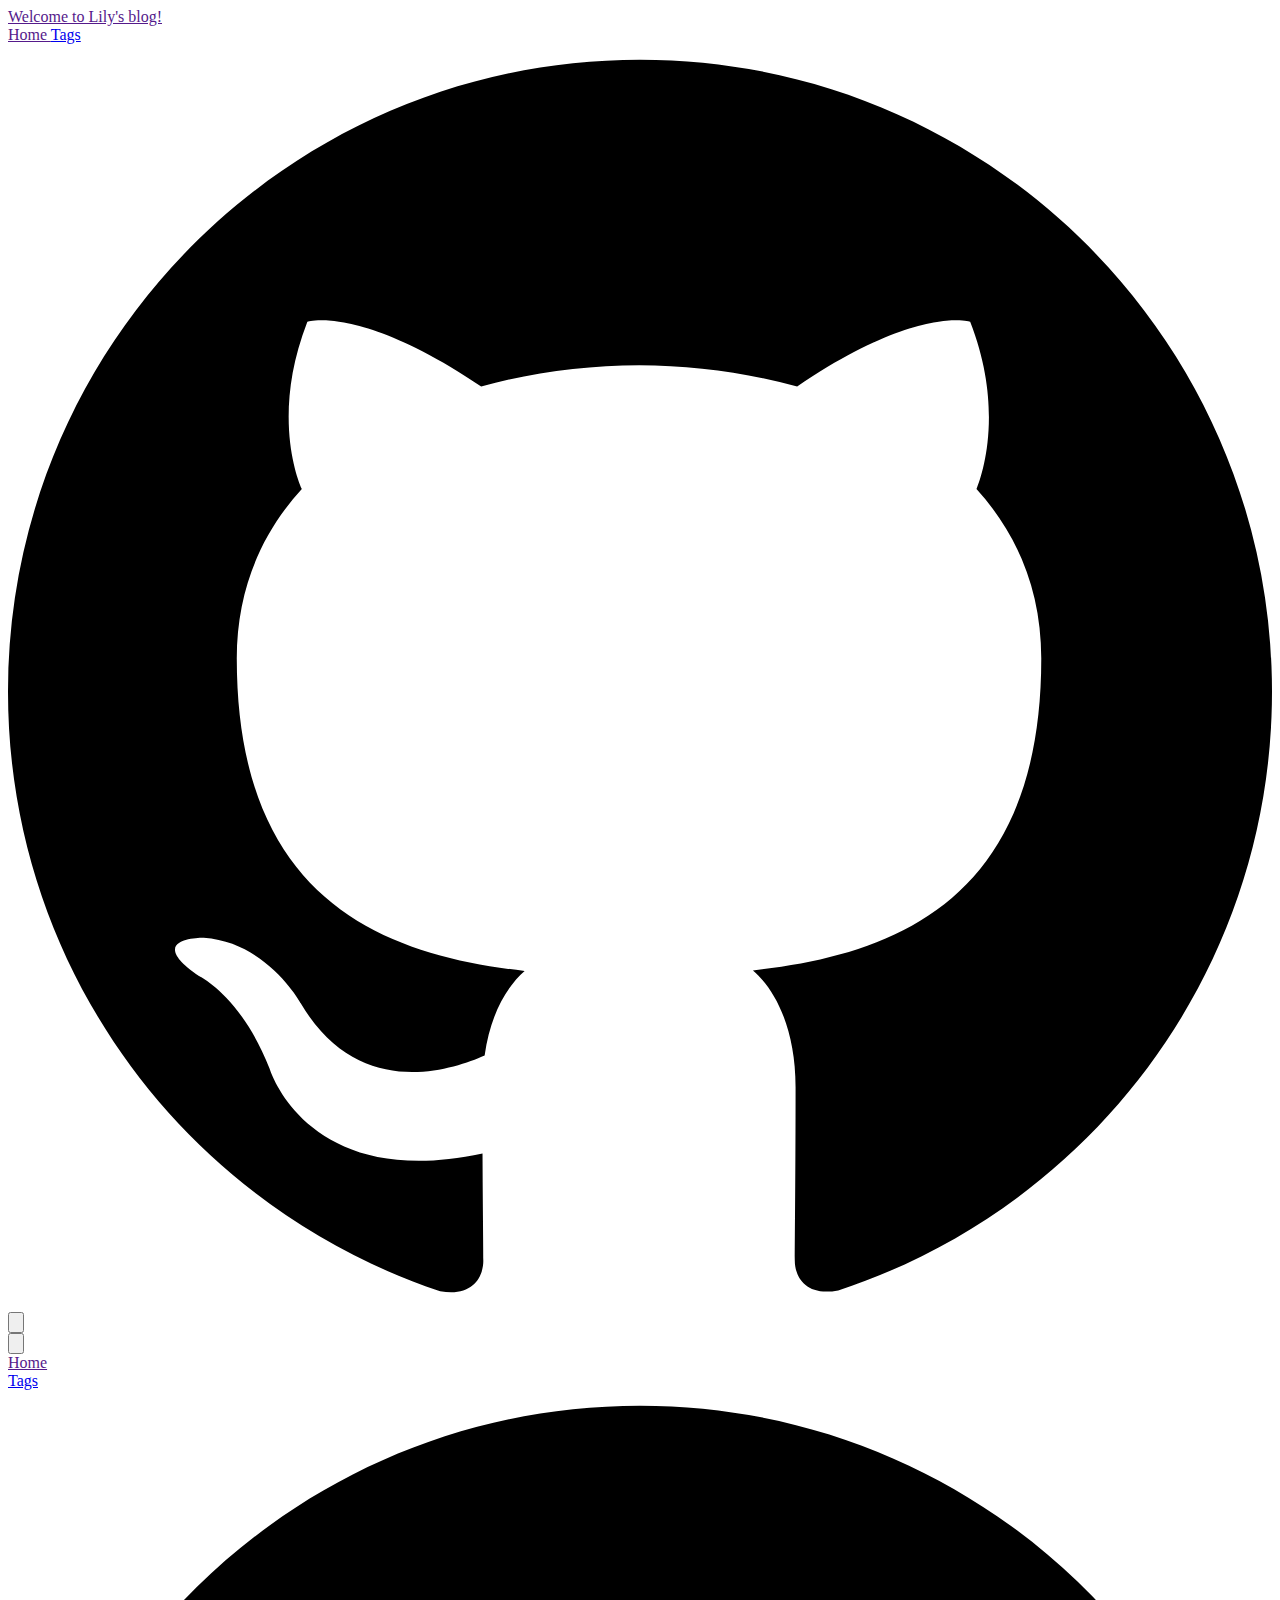
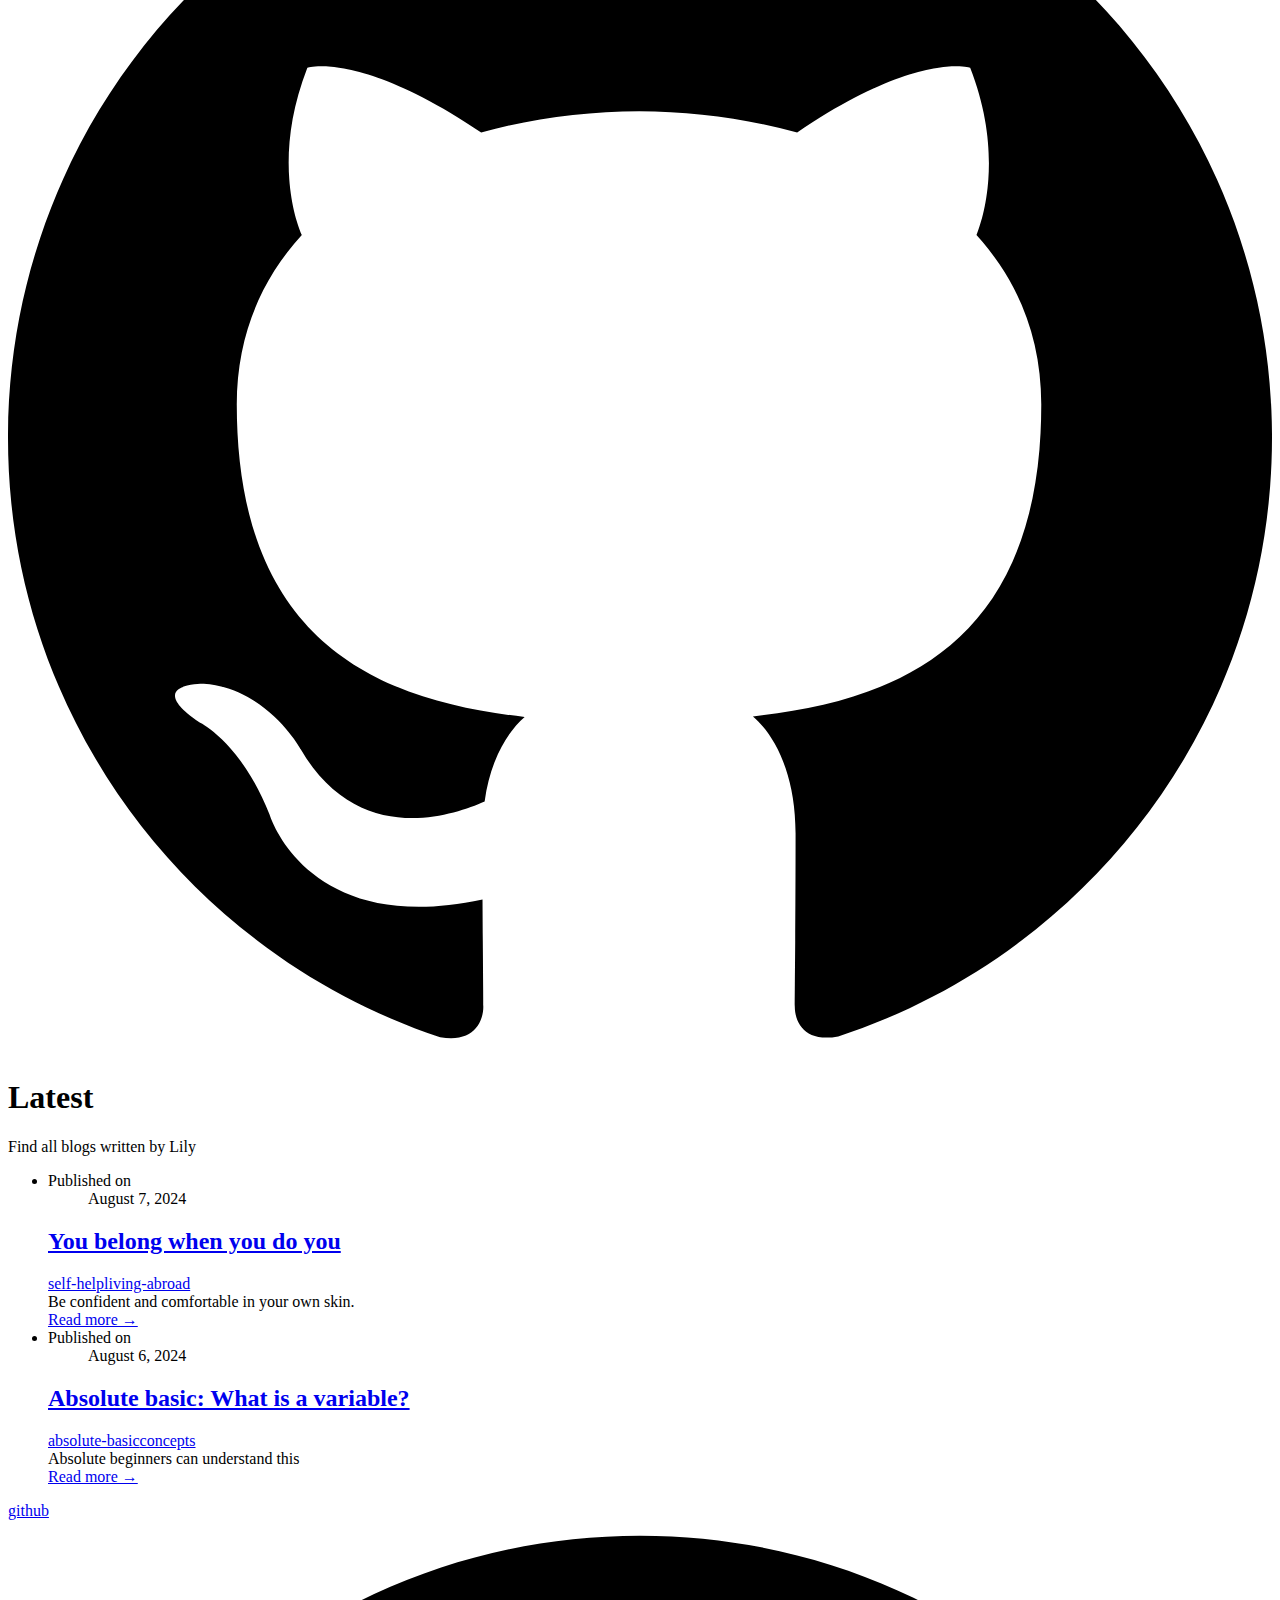
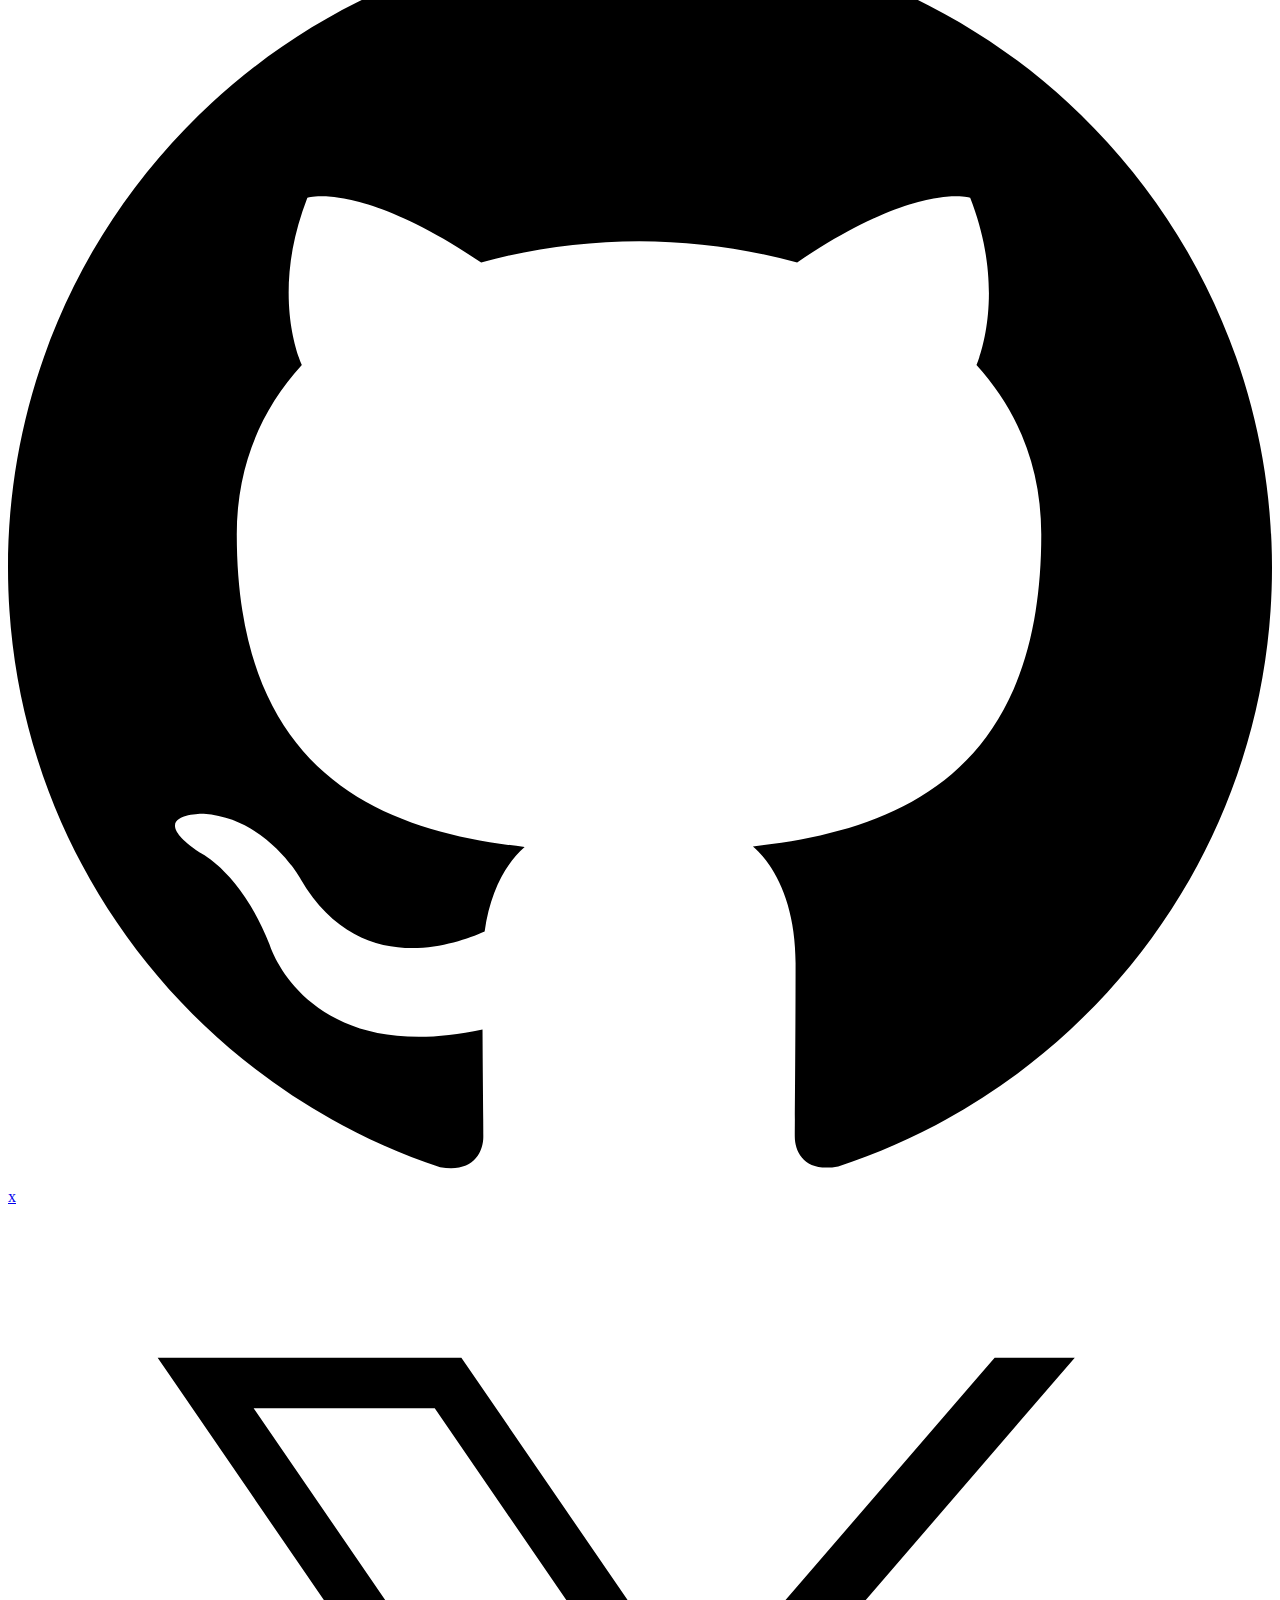
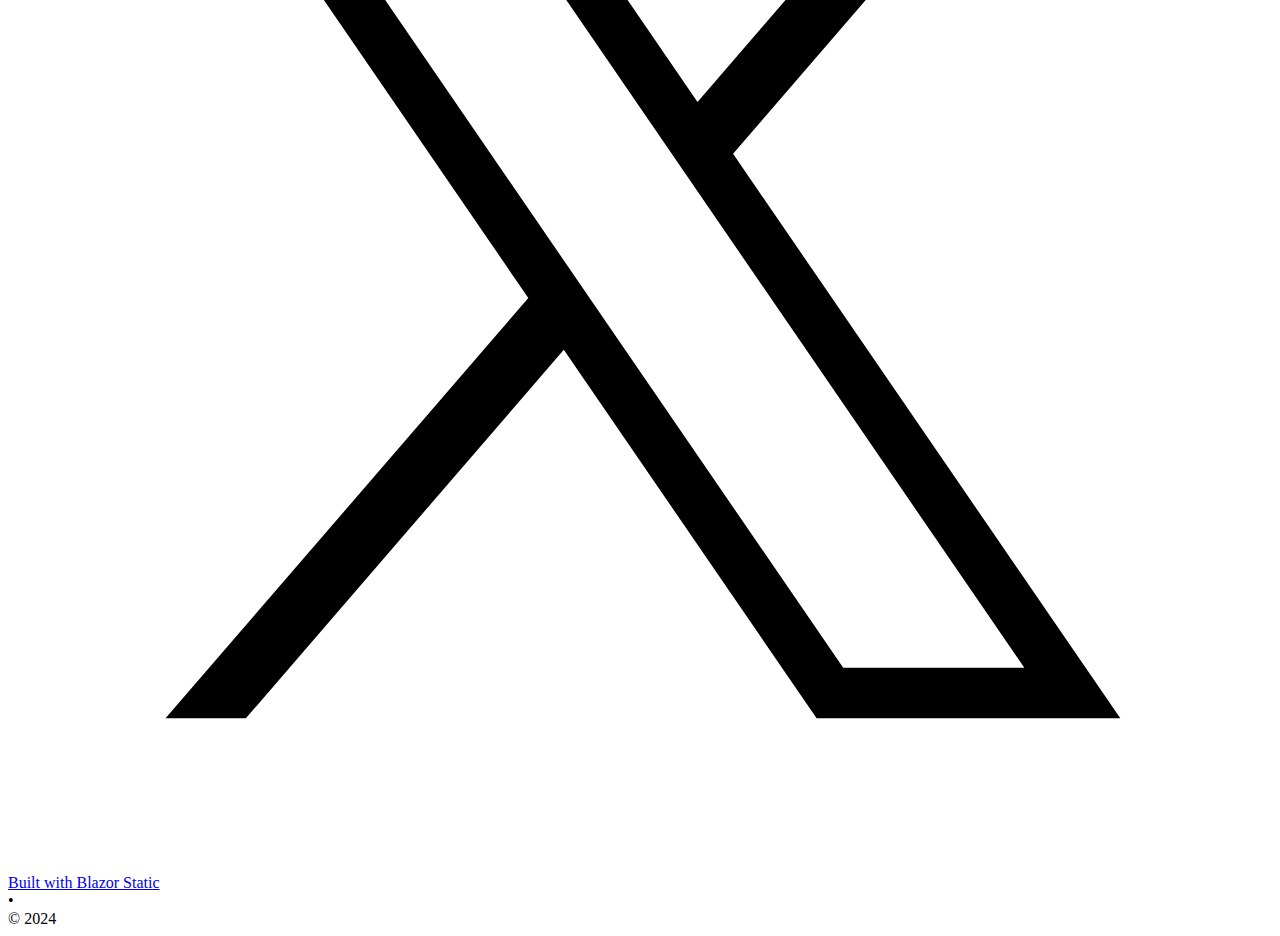
==== commit 677c7217: "Deploying to gh-pages from @ hoilamc/hoilamc.github.io@1e0c8bc20d30ade3ddaf4a212387b11eb2a16d95 🚀" ====
--- a/index.html
+++ b/index.html
@@ -5,15 +5,15 @@
     <link rel="stylesheet" href="app.min.css">
     </head>
 
-<body class="bg-gray-950 font-sans text-gray-200"><div class="mx-auto max-w-3xl px-4 sm:px-6 xl:max-w-5xl xl:px-0 "><div class="flex h-screen flex-col justify-between"><header class="flex items-center justify-between py-10"><div><a href><div class="flex items-center justify-between"><div class=" h-6 text-2xl font-semibold sm:block text-primary-800">BlazorStatic Minimal Blog</div></div></a></div>
+<body class="bg-gray-950 font-sans text-gray-200"><div class="mx-auto max-w-3xl px-4 sm:px-6 xl:max-w-5xl xl:px-0 "><div class="flex h-screen flex-col justify-between"><header class="flex items-center justify-between py-10"><div><a href><div class="flex items-center justify-between"><div class=" h-6 text-2xl font-semibold sm:block text-primary-800">Welcome to Lily&#x27;s blog!</div></div></a></div>
     <div class="flex items-center space-x-4 leading-5 sm:space-x-6"><a href="" class="hidden font-medium text-gray-100 sm:block bg-primary-950 px-2 py-1 rounded-xl" aria-current="page">Home 
                             </a><a href="tags" class="hidden font-medium text-gray-100 sm:block">Tags 
-                            </a><a href="https://github.com/tesar-tech/blazorStaticMinimalBlog" class="hidden font-medium text-gray-100 sm:block"> 
+                            </a><a href="https://github.com/hoilamc" class="hidden font-medium text-gray-100 sm:block"> 
                             <svg xmlns="http://www.w3.org/2000/svg" viewBox="0 0 24 24" class="hover:text-primary-400 h-6 w-6 fill-current text-gray-200"><path d="M12 .297c-6.63 0-12 5.373-12 12 0 5.303 3.438 9.8 8.205 11.385.6.113.82-.258.82-.577 0-.285-.01-1.04-.015-2.04-3.338.724-4.042-1.61-4.042-1.61C4.422 18.07 3.633 17.7 3.633 17.7c-1.087-.744.084-.729.084-.729 1.205.084 1.838 1.236 1.838 1.236 1.07 1.835 2.809 1.305 3.495.998.108-.776.417-1.305.76-1.605-2.665-.3-5.466-1.332-5.466-5.93 0-1.31.465-2.38 1.235-3.22-.135-.303-.54-1.523.105-3.176 0 0 1.005-.322 3.3 1.23.96-.267 1.98-.399 3-.405 1.02.006 2.04.138 3 .405 2.28-1.552 3.285-1.23 3.285-1.23.645 1.653.24 2.873.12 3.176.765.84 1.23 1.91 1.23 3.22 0 4.61-2.805 5.625-5.475 5.92.42.36.81 1.096.81 2.22 0 1.606-.015 2.896-.015 3.286 0 .315.21.69.825.57C20.565 22.092 24 17.592 24 12.297c0-6.627-5.373-12-12-12"></path></svg></a><button id="toggle-button" aria-label="Toggle Menu" class="sm:hidden"><svg xmlns="http://www.w3.org/2000/svg" viewBox="0 0 20 20" fill="currentColor" class="h-8 w-8 text-gray-100"><path fill-rule="evenodd" d="M3 5a1 1 0 011-1h12a1 1 0 110 2H4a1 1 0 01-1-1zM3 10a1 1 0 011-1h12a1 1 0 110 2H4a1 1 0 01-1-1zM3 15a1 1 0 011-1h12a1 1 0 110 2H4a1 1 0 01-1-1z" clip-rule="evenodd"></path></svg></button>
         <div id="mobile-menu" class="fixed left-0 top-0 z-10 h-full w-full translate-x-full transform   duration-300 ease-in-out bg-gray-950 opacity-[0.98]"><div class="flex justify-end"><button id="close-mobile-menu-button" class="mr-8 mt-11 h-8 w-8" aria-label="Toggle Menu"><svg xmlns="http://www.w3.org/2000/svg" viewBox="0 0 20 20" fill="currentColor" class="text-gray-100"><path fill-rule="evenodd" d="M4.293 4.293a1 1 0 011.414 0L10 8.586l4.293-4.293a1 1 0 111.414 1.414L11.414 10l4.293 4.293a1 1 0 01-1.414 1.414L10 11.414l-4.293 4.293a1 1 0 01-1.414-1.414L8.586 10 4.293 5.707a1 1 0 010-1.414z" clip-rule="evenodd"></path></svg></button></div>
             <nav class="fixed mt-8 h-full"><div class="px-12 py-4"><a href="" class="text-2xl font-bold tracking-widest text-gray-100 underline" aria-current="page">Home
                             </a></div><div class="px-12 py-4"><a href="tags" class="text-2xl font-bold tracking-widest text-gray-100">Tags
-                            </a></div><div class="px-12 py-4"><a href="https://github.com/tesar-tech/blazorStaticMinimalBlog" class="text-2xl font-bold tracking-widest text-gray-100">
+                            </a></div><div class="px-12 py-4"><a href="https://github.com/hoilamc" class="text-2xl font-bold tracking-widest text-gray-100">
                             <svg xmlns="http://www.w3.org/2000/svg" viewBox="0 0 24 24" class="hover:text-primary-400 h-6 w-6 fill-current text-gray-200"><path d="M12 .297c-6.63 0-12 5.373-12 12 0 5.303 3.438 9.8 8.205 11.385.6.113.82-.258.82-.577 0-.285-.01-1.04-.015-2.04-3.338.724-4.042-1.61-4.042-1.61C4.422 18.07 3.633 17.7 3.633 17.7c-1.087-.744.084-.729.084-.729 1.205.084 1.838 1.236 1.838 1.236 1.07 1.835 2.809 1.305 3.495.998.108-.776.417-1.305.76-1.605-2.665-.3-5.466-1.332-5.466-5.93 0-1.31.465-2.38 1.235-3.22-.135-.303-.54-1.523.105-3.176 0 0 1.005-.322 3.3 1.23.96-.267 1.98-.399 3-.405 1.02.006 2.04.138 3 .405 2.28-1.552 3.285-1.23 3.285-1.23.645 1.653.24 2.873.12 3.176.765.84 1.23 1.91 1.23 3.22 0 4.61-2.805 5.625-5.475 5.92.42.36.81 1.096.81 2.22 0 1.606-.015 2.896-.015 3.286 0 .315.21.69.825.57C20.565 22.092 24 17.592 24 12.297c0-6.627-5.373-12-12-12"></path></svg></a></div></nav></div></div></header>
 <script>
 //👎 but what can I do? It's a static html. I can't use C# here.
@@ -24,7 +24,7 @@
 </script>
 
         <main class="mb-auto"><div class="divide-y divide-gray-700"><div class="space-y-2 pb-8 pt-6 md:space-y-5"><h1 class="font-sans md:leading-14 text-3xl font-extrabold leading-9 tracking-tight text-gray-100 sm:text-4xl sm:leading-10 md:text-6xl">Latest</h1>
-            <p class="text-lg leading-7 text-gray-400 prose prose-invert">Sample blog created with BlazorStatic and tailwindcss</p></div>
+            <p class="text-lg leading-7 text-gray-400 prose prose-invert">Find all blogs written by Lily</p></div>
     
         <ul class="divide-y   divide-gray-700"><li class="py-12"><article><div class="space-y-2 xl:grid xl:grid-cols-4 xl:items-baseline xl:space-y-0"><dl><dt class="sr-only">Published on</dt>
                             <dd class="text-base font-medium leading-6 text-gray-400"><time datetime="2024-08-07T00:00:00.000">August 7, 2024</time></dd></dl>
@@ -38,7 +38,7 @@
                                 <div class="prose max-w-none text-gray-400">Absolute beginners can understand this</div></div>
                             <div class="text-base font-medium leading-6"><a class="text-primary-500 hover:text-primary-400" aria-label="Read &quot;Absolute beginners can understand this&quot;" href="blog/first-post">Read more →</a></div></div></div></article></li></ul></div></main>
 
-        <footer><div class="mt-16 flex flex-col items-center"><div class="mb-3 flex space-x-4"><a class="text-sm text-gray-500 transition hover:text-gray-600" target="_blank" rel="noopener noreferrer" href="https://github.com/tesar-tech/blazorStaticMinimalBlog"><span class="sr-only">github</span>
+        <footer><div class="mt-16 flex flex-col items-center"><div class="mb-3 flex space-x-4"><a class="text-sm text-gray-500 transition hover:text-gray-600" target="_blank" rel="noopener noreferrer" href="https://github.com/hoilamc"><span class="sr-only">github</span>
                         <svg xmlns="http://www.w3.org/2000/svg" viewBox="0 0 24 24" class="hover:text-primary-400 h-6 w-6 fill-current text-gray-200"><path d="M12 .297c-6.63 0-12 5.373-12 12 0 5.303 3.438 9.8 8.205 11.385.6.113.82-.258.82-.577 0-.285-.01-1.04-.015-2.04-3.338.724-4.042-1.61-4.042-1.61C4.422 18.07 3.633 17.7 3.633 17.7c-1.087-.744.084-.729.084-.729 1.205.084 1.838 1.236 1.838 1.236 1.07 1.835 2.809 1.305 3.495.998.108-.776.417-1.305.76-1.605-2.665-.3-5.466-1.332-5.466-5.93 0-1.31.465-2.38 1.235-3.22-.135-.303-.54-1.523.105-3.176 0 0 1.005-.322 3.3 1.23.96-.267 1.98-.399 3-.405 1.02.006 2.04.138 3 .405 2.28-1.552 3.285-1.23 3.285-1.23.645 1.653.24 2.873.12 3.176.765.84 1.23 1.91 1.23 3.22 0 4.61-2.805 5.625-5.475 5.92.42.36.81 1.096.81 2.22 0 1.606-.015 2.896-.015 3.286 0 .315.21.69.825.57C20.565 22.092 24 17.592 24 12.297c0-6.627-5.373-12-12-12"></path></svg></a>
                     <a class="text-sm text-gray-500 transition hover:text-gray-600" target="_blank" rel="noopener noreferrer" href="https://x.com/"><span class="sr-only">x</span>
                         <svg xmlns="http://www.w3.org/2000/svg" viewBox="0 0 50 50" class="hover:text-primary-400 h-6 w-6 fill-current text-gray-200"><path d="M 5.9199219 6 L 20.582031 27.375 L 6.2304688 44 L 9.4101562 44 L 21.986328 29.421875 L 31.986328 44 L 44 44 L 28.681641 21.669922 L 42.199219 6 L 39.029297 6 L 27.275391 19.617188 L 17.933594 6 L 5.9199219 6 z M 9.7167969 8 L 16.880859 8 L 40.203125 42 L 33.039062 42 L 9.7167969 8 z"></path></svg></a></div>
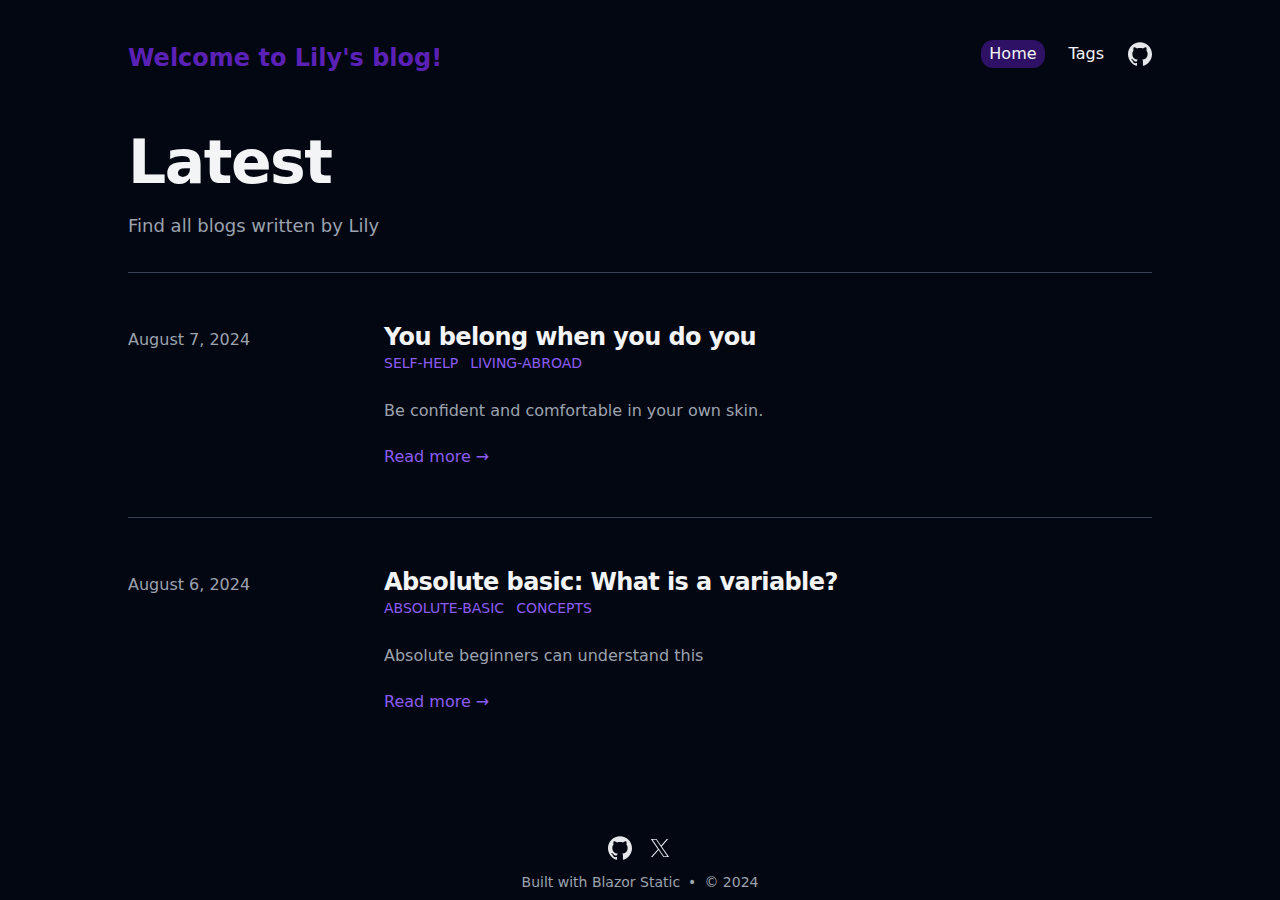
==== commit 8950412c: "fix css by moving link to the top" ====
--- a/index.html
+++ b/index.html
@@ -1,8 +1,9 @@
 <!DOCTYPE html>
-<html lang="en"><head><meta charset="utf-8">
+<html lang="en"><head>
+    <link rel="stylesheet" href="app.min.css">
+    <meta charset="utf-8">
     <meta name="viewport" content="width=device-width, initial-scale=1.0">
     <base href="/hoilamc.github.io/">
-    <link rel="stylesheet" href="app.min.css">
     </head>
 
 <body class="bg-gray-950 font-sans text-gray-200"><div class="mx-auto max-w-3xl px-4 sm:px-6 xl:max-w-5xl xl:px-0 "><div class="flex h-screen flex-col justify-between"><header class="flex items-center justify-between py-10"><div><a href><div class="flex items-center justify-between"><div class=" h-6 text-2xl font-semibold sm:block text-primary-800">Welcome to Lily&#x27;s blog!</div></div></a></div>
@@ -45,4 +46,4 @@
                 <div class="mb-2 flex space-x-2 text-sm text-gray-400"><a target="_blank" rel="noopener noreferrer" href="https://github.com/tesar-tech/blazorStatic"> Built with Blazor Static</a>
                     <div>•</div>
                     <div>© 2024</div></div></div></footer></div></div>
-        </body></html>+        </body></html>
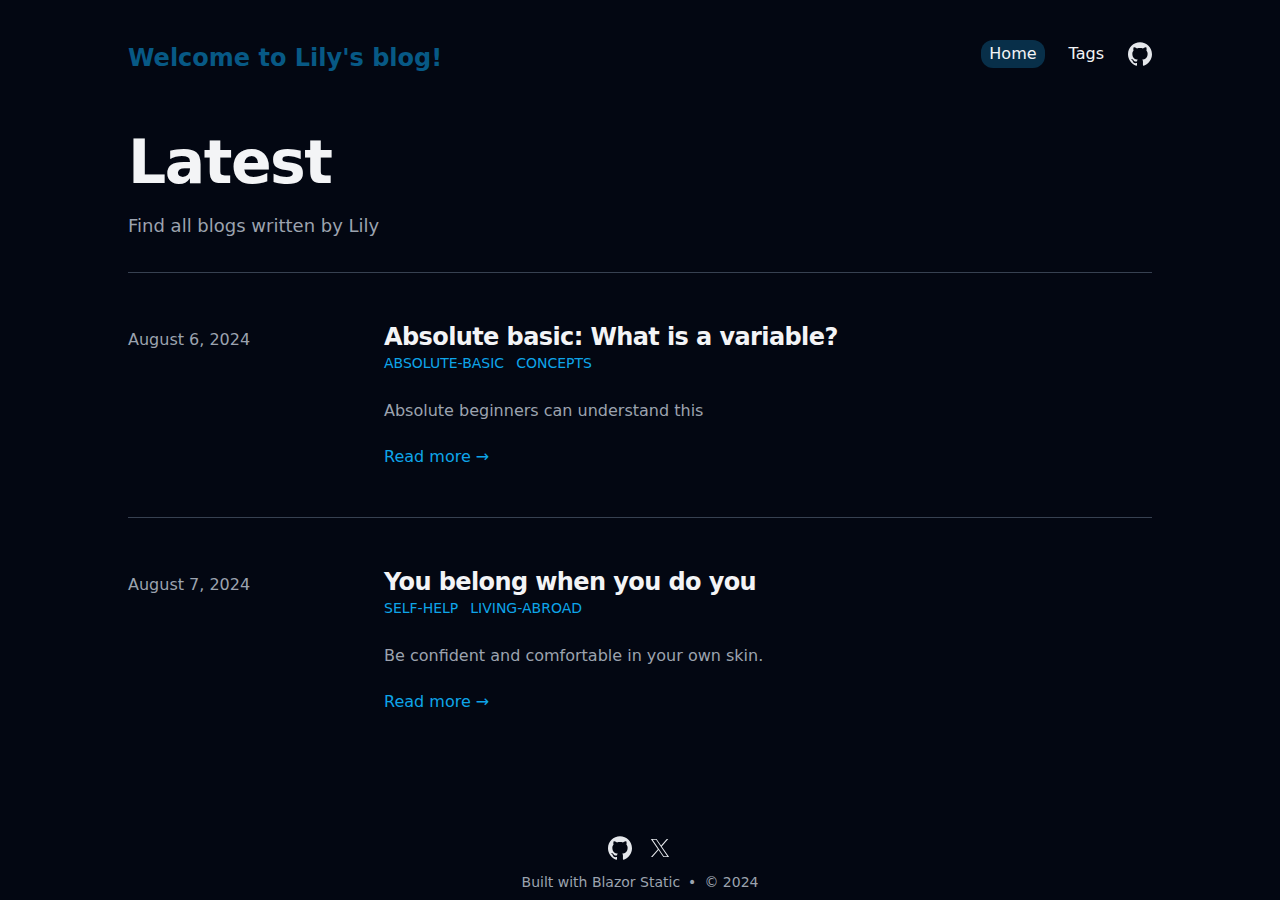
==== commit db26b813: "Deploying to gh-pages from @ hoilamc/hoilamc.github.io@b893e25fad523045923042b7cd062ddb9eed4937 🚀" ====
--- a/index.html
+++ b/index.html
@@ -1,9 +1,8 @@
 <!DOCTYPE html>
-<html lang="en"><head>
+<html lang="en"><head><meta charset="utf-8">
+    <meta name="viewport" content="width=device-width, initial-scale=1.0">
+    <base href="/">
     <link rel="stylesheet" href="app.min.css">
-    <meta charset="utf-8">
-    <meta name="viewport" content="width=device-width, initial-scale=1.0">
-    <base href="/hoilamc.github.io/">
     </head>
 
 <body class="bg-gray-950 font-sans text-gray-200"><div class="mx-auto max-w-3xl px-4 sm:px-6 xl:max-w-5xl xl:px-0 "><div class="flex h-screen flex-col justify-between"><header class="flex items-center justify-between py-10"><div><a href><div class="flex items-center justify-between"><div class=" h-6 text-2xl font-semibold sm:block text-primary-800">Welcome to Lily&#x27;s blog!</div></div></a></div>
@@ -28,16 +27,16 @@
             <p class="text-lg leading-7 text-gray-400 prose prose-invert">Find all blogs written by Lily</p></div>
     
         <ul class="divide-y   divide-gray-700"><li class="py-12"><article><div class="space-y-2 xl:grid xl:grid-cols-4 xl:items-baseline xl:space-y-0"><dl><dt class="sr-only">Published on</dt>
+                            <dd class="text-base font-medium leading-6 text-gray-400"><time datetime="2024-08-06T00:00:00.000">August 6, 2024</time></dd></dl>
+                        <div class="space-y-5 xl:col-span-3"><div class="space-y-6"><div><h2 class="text-2xl font-bold leading-8 tracking-tight"><a class="text-gray-100" href="blog/first-post">Absolute basic: What is a variable?</a></h2>
+                                    <div class="flex flex-wrap"><a class="text-primary-500 hover:text-primary-400 mr-3 text-sm font-medium uppercase" href="tags/absolute-basic">absolute-basic</a><a class="text-primary-500 hover:text-primary-400 mr-3 text-sm font-medium uppercase" href="tags/concepts">concepts</a></div></div>
+                                <div class="prose max-w-none text-gray-400">Absolute beginners can understand this</div></div>
+                            <div class="text-base font-medium leading-6"><a class="text-primary-500 hover:text-primary-400" aria-label="Read &quot;Absolute beginners can understand this&quot;" href="blog/first-post">Read more →</a></div></div></div></article></li><li class="py-12"><article><div class="space-y-2 xl:grid xl:grid-cols-4 xl:items-baseline xl:space-y-0"><dl><dt class="sr-only">Published on</dt>
                             <dd class="text-base font-medium leading-6 text-gray-400"><time datetime="2024-08-07T00:00:00.000">August 7, 2024</time></dd></dl>
                         <div class="space-y-5 xl:col-span-3"><div class="space-y-6"><div><h2 class="text-2xl font-bold leading-8 tracking-tight"><a class="text-gray-100" href="blog/second-post">You belong when you do you</a></h2>
                                     <div class="flex flex-wrap"><a class="text-primary-500 hover:text-primary-400 mr-3 text-sm font-medium uppercase" href="tags/self-help">self-help</a><a class="text-primary-500 hover:text-primary-400 mr-3 text-sm font-medium uppercase" href="tags/living-abroad">living-abroad</a></div></div>
                                 <div class="prose max-w-none text-gray-400">Be confident and comfortable in your own skin.</div></div>
-                            <div class="text-base font-medium leading-6"><a class="text-primary-500 hover:text-primary-400" aria-label="Read &quot;Be confident and comfortable in your own skin.&quot;" href="blog/second-post">Read more →</a></div></div></div></article></li><li class="py-12"><article><div class="space-y-2 xl:grid xl:grid-cols-4 xl:items-baseline xl:space-y-0"><dl><dt class="sr-only">Published on</dt>
-                            <dd class="text-base font-medium leading-6 text-gray-400"><time datetime="2024-08-06T00:00:00.000">August 6, 2024</time></dd></dl>
-                        <div class="space-y-5 xl:col-span-3"><div class="space-y-6"><div><h2 class="text-2xl font-bold leading-8 tracking-tight"><a class="text-gray-100" href="blog/first-post">Absolute basic: What is a variable?</a></h2>
-                                    <div class="flex flex-wrap"><a class="text-primary-500 hover:text-primary-400 mr-3 text-sm font-medium uppercase" href="tags/absolute-basic">absolute-basic</a><a class="text-primary-500 hover:text-primary-400 mr-3 text-sm font-medium uppercase" href="tags/concepts">concepts</a></div></div>
-                                <div class="prose max-w-none text-gray-400">Absolute beginners can understand this</div></div>
-                            <div class="text-base font-medium leading-6"><a class="text-primary-500 hover:text-primary-400" aria-label="Read &quot;Absolute beginners can understand this&quot;" href="blog/first-post">Read more →</a></div></div></div></article></li></ul></div></main>
+                            <div class="text-base font-medium leading-6"><a class="text-primary-500 hover:text-primary-400" aria-label="Read &quot;Be confident and comfortable in your own skin.&quot;" href="blog/second-post">Read more →</a></div></div></div></article></li></ul></div></main>
 
         <footer><div class="mt-16 flex flex-col items-center"><div class="mb-3 flex space-x-4"><a class="text-sm text-gray-500 transition hover:text-gray-600" target="_blank" rel="noopener noreferrer" href="https://github.com/hoilamc"><span class="sr-only">github</span>
                         <svg xmlns="http://www.w3.org/2000/svg" viewBox="0 0 24 24" class="hover:text-primary-400 h-6 w-6 fill-current text-gray-200"><path d="M12 .297c-6.63 0-12 5.373-12 12 0 5.303 3.438 9.8 8.205 11.385.6.113.82-.258.82-.577 0-.285-.01-1.04-.015-2.04-3.338.724-4.042-1.61-4.042-1.61C4.422 18.07 3.633 17.7 3.633 17.7c-1.087-.744.084-.729.084-.729 1.205.084 1.838 1.236 1.838 1.236 1.07 1.835 2.809 1.305 3.495.998.108-.776.417-1.305.76-1.605-2.665-.3-5.466-1.332-5.466-5.93 0-1.31.465-2.38 1.235-3.22-.135-.303-.54-1.523.105-3.176 0 0 1.005-.322 3.3 1.23.96-.267 1.98-.399 3-.405 1.02.006 2.04.138 3 .405 2.28-1.552 3.285-1.23 3.285-1.23.645 1.653.24 2.873.12 3.176.765.84 1.23 1.91 1.23 3.22 0 4.61-2.805 5.625-5.475 5.92.42.36.81 1.096.81 2.22 0 1.606-.015 2.896-.015 3.286 0 .315.21.69.825.57C20.565 22.092 24 17.592 24 12.297c0-6.627-5.373-12-12-12"></path></svg></a>
@@ -46,4 +45,4 @@
                 <div class="mb-2 flex space-x-2 text-sm text-gray-400"><a target="_blank" rel="noopener noreferrer" href="https://github.com/tesar-tech/blazorStatic"> Built with Blazor Static</a>
                     <div>•</div>
                     <div>© 2024</div></div></div></footer></div></div>
-        </body></html>
+        </body></html>--- a/app.min.css
+++ b/app.min.css
@@ -1 +1 @@
-/*! tailwindcss v3.4.7 | MIT License | https://tailwindcss.com*/*,:after,:before{border:0 solid #e5e7eb;box-sizing:border-box}:after,:before{--tw-content:""}:host,html{-webkit-text-size-adjust:100%;font-feature-settings:normal;-webkit-tap-highlight-color:transparent;font-family:ui-sans-serif,system-ui,sans-serif,Apple Color Emoji,Segoe UI Emoji,Segoe UI Symbol,Noto Color Emoji;font-variation-settings:normal;line-height:1.5;-moz-tab-size:4;-o-tab-size:4;tab-size:4}body{line-height:inherit;margin:0}hr{border-top-width:1px;color:inherit;height:0}abbr:where([title]){-webkit-text-decoration:underline dotted;text-decoration:underline dotted}h1,h2,h3,h4,h5,h6{font-size:inherit;font-weight:inherit}a{color:inherit;text-decoration:inherit}b,strong{font-weight:bolder}code,kbd,pre,samp{font-feature-settings:normal;font-family:ui-monospace,SFMono-Regular,Menlo,Monaco,Consolas,Liberation Mono,Courier New,monospace;font-size:1em;font-variation-settings:normal}small{font-size:80%}sub,sup{font-size:75%;line-height:0;position:relative;vertical-align:initial}sub{bottom:-.25em}sup{top:-.5em}table{border-collapse:collapse;border-color:inherit;text-indent:0}button,input,optgroup,select,textarea{font-feature-settings:inherit;color:inherit;font-family:inherit;font-size:100%;font-variation-settings:inherit;font-weight:inherit;letter-spacing:inherit;line-height:inherit;margin:0;padding:0}button,select{text-transform:none}button,input:where([type=button]),input:where([type=reset]),input:where([type=submit]){-webkit-appearance:button;background-color:initial;background-image:none}:-moz-focusring{outline:auto}:-moz-ui-invalid{box-shadow:none}progress{vertical-align:initial}::-webkit-inner-spin-button,::-webkit-outer-spin-button{height:auto}[type=search]{-webkit-appearance:textfield;outline-offset:-2px}::-webkit-search-decoration{-webkit-appearance:none}::-webkit-file-upload-button{-webkit-appearance:button;font:inherit}summary{display:list-item}blockquote,dd,dl,figure,h1,h2,h3,h4,h5,h6,hr,p,pre{margin:0}fieldset{margin:0}fieldset,legend{padding:0}menu,ol,ul{list-style:none;margin:0;padding:0}dialog{padding:0}textarea{resize:vertical}input::-moz-placeholder,textarea::-moz-placeholder{color:#9ca3af;opacity:1}input::placeholder,textarea::placeholder{color:#9ca3af;opacity:1}[role=button],button{cursor:pointer}:disabled{cursor:default}audio,canvas,embed,iframe,img,object,svg,video{display:block;vertical-align:middle}img,video{height:auto;max-width:100%}[hidden]{display:none}*,::backdrop,:after,:before{--tw-border-spacing-x:0;--tw-border-spacing-y:0;--tw-translate-x:0;--tw-translate-y:0;--tw-rotate:0;--tw-skew-x:0;--tw-skew-y:0;--tw-scale-x:1;--tw-scale-y:1;--tw-pan-x: ;--tw-pan-y: ;--tw-pinch-zoom: ;--tw-scroll-snap-strictness:proximity;--tw-gradient-from-position: ;--tw-gradient-via-position: ;--tw-gradient-to-position: ;--tw-ordinal: ;--tw-slashed-zero: ;--tw-numeric-figure: ;--tw-numeric-spacing: ;--tw-numeric-fraction: ;--tw-ring-inset: ;--tw-ring-offset-width:0px;--tw-ring-offset-color:#fff;--tw-ring-color:#3b82f680;--tw-ring-offset-shadow:0 0 #0000;--tw-ring-shadow:0 0 #0000;--tw-shadow:0 0 #0000;--tw-shadow-colored:0 0 #0000;--tw-blur: ;--tw-brightness: ;--tw-contrast: ;--tw-grayscale: ;--tw-hue-rotate: ;--tw-invert: ;--tw-saturate: ;--tw-sepia: ;--tw-drop-shadow: ;--tw-backdrop-blur: ;--tw-backdrop-brightness: ;--tw-backdrop-contrast: ;--tw-backdrop-grayscale: ;--tw-backdrop-hue-rotate: ;--tw-backdrop-invert: ;--tw-backdrop-opacity: ;--tw-backdrop-saturate: ;--tw-backdrop-sepia: ;--tw-contain-size: ;--tw-contain-layout: ;--tw-contain-paint: ;--tw-contain-style: }.prose{color:var(--tw-prose-body);max-width:65ch}.prose :where([class~=lead]):not(:where([class~=not-prose] *)){color:var(--tw-prose-lead);font-size:1.25em;line-height:1.6;margin-bottom:1.2em;margin-top:1.2em}.prose :where(a):not(:where([class~=not-prose] *)){color:var(--tw-prose-links);font-weight:500;text-decoration:underline}.prose :where(strong):not(:where([class~=not-prose] *)){color:var(--tw-prose-bold);font-weight:600}.prose :where(a strong):not(:where([class~=not-prose] *)){color:inherit}.prose :where(blockquote strong):not(:where([class~=not-prose] *)){color:inherit}.prose :where(thead th strong):not(:where([class~=not-prose] *)){color:inherit}.prose :where(ol):not(:where([class~=not-prose] *)){list-style-type:decimal;margin-bottom:1.25em;margin-top:1.25em;padding-left:1.625em}.prose :where(ol[type=A]):not(:where([class~=not-prose] *)){list-style-type:upper-alpha}.prose :where(ol[type=a]):not(:where([class~=not-prose] *)){list-style-type:lower-alpha}.prose :where(ol[type=A s]):not(:where([class~=not-prose] *)){list-style-type:upper-alpha}.prose :where(ol[type=a s]):not(:where([class~=not-prose] *)){list-style-type:lower-alpha}.prose :where(ol[type=I]):not(:where([class~=not-prose] *)){list-style-type:upper-roman}.prose :where(ol[type=i]):not(:where([class~=not-prose] *)){list-style-type:lower-roman}.prose :where(ol[type=I s]):not(:where([class~=not-prose] *)){list-style-type:upper-roman}.prose :where(ol[type=i s]):not(:where([class~=not-prose] *)){list-style-type:lower-roman}.prose :where(ol[type="1"]):not(:where([class~=not-prose] *)){list-style-type:decimal}.prose :where(ul):not(:where([class~=not-prose] *)){list-style-type:disc;margin-bottom:1.25em;margin-top:1.25em;padding-left:1.625em}.prose :where(ol>li):not(:where([class~=not-prose] *))::marker{color:var(--tw-prose-counters);font-weight:400}.prose :where(ul>li):not(:where([class~=not-prose] *))::marker{color:var(--tw-prose-bullets)}.prose :where(hr):not(:where([class~=not-prose] *)){border-color:var(--tw-prose-hr);border-top-width:1px;margin-bottom:3em;margin-top:3em}.prose :where(blockquote):not(:where([class~=not-prose] *)){border-left-color:var(--tw-prose-quote-borders);border-left-width:.25rem;color:var(--tw-prose-quotes);font-style:italic;font-weight:500;margin-bottom:1.6em;margin-top:1.6em;padding-left:1em;quotes:"\201C""\201D""\2018""\2019"}.prose :where(blockquote p:first-of-type):not(:where([class~=not-prose] *)):before{content:open-quote}.prose :where(blockquote p:last-of-type):not(:where([class~=not-prose] *)):after{content:close-quote}.prose :where(h1):not(:where([class~=not-prose] *)){color:var(--tw-prose-headings);font-size:2.25em;font-weight:800;line-height:1.1111111;margin-bottom:.8888889em;margin-top:0}.prose :where(h1 strong):not(:where([class~=not-prose] *)){color:inherit;font-weight:900}.prose :where(h2):not(:where([class~=not-prose] *)){color:var(--tw-prose-headings);font-size:1.5em;font-weight:700;line-height:1.3333333;margin-bottom:1em;margin-top:2em}.prose :where(h2 strong):not(:where([class~=not-prose] *)){color:inherit;font-weight:800}.prose :where(h3):not(:where([class~=not-prose] *)){color:var(--tw-prose-headings);font-size:1.25em;font-weight:600;line-height:1.6;margin-bottom:.6em;margin-top:1.6em}.prose :where(h3 strong):not(:where([class~=not-prose] *)){color:inherit;font-weight:700}.prose :where(h4):not(:where([class~=not-prose] *)){color:var(--tw-prose-headings);font-weight:600;line-height:1.5;margin-bottom:.5em;margin-top:1.5em}.prose :where(h4 strong):not(:where([class~=not-prose] *)){color:inherit;font-weight:700}.prose :where(img):not(:where([class~=not-prose] *)){margin-bottom:2em;margin-top:2em}.prose :where(figure>*):not(:where([class~=not-prose] *)){margin-bottom:0;margin-top:0}.prose :where(figcaption):not(:where([class~=not-prose] *)){color:var(--tw-prose-captions);font-size:.875em;line-height:1.4285714;margin-top:.8571429em}.prose :where(code):not(:where([class~=not-prose] *)){color:var(--tw-prose-code);font-size:.875em;font-weight:600}.prose :where(code):not(:where([class~=not-prose] *)):before{content:"`"}.prose :where(code):not(:where([class~=not-prose] *)):after{content:"`"}.prose :where(a code):not(:where([class~=not-prose] *)){color:inherit}.prose :where(h1 code):not(:where([class~=not-prose] *)){color:inherit}.prose :where(h2 code):not(:where([class~=not-prose] *)){color:inherit;font-size:.875em}.prose :where(h3 code):not(:where([class~=not-prose] *)){color:inherit;font-size:.9em}.prose :where(h4 code):not(:where([class~=not-prose] *)){color:inherit}.prose :where(blockquote code):not(:where([class~=not-prose] *)){color:inherit}.prose :where(thead th code):not(:where([class~=not-prose] *)){color:inherit}.prose :where(pre):not(:where([class~=not-prose] *)){background-color:var(--tw-prose-pre-bg);border-radius:.375rem;color:var(--tw-prose-pre-code);font-size:.875em;font-weight:400;line-height:1.7142857;margin-bottom:1.7142857em;margin-top:1.7142857em;overflow-x:auto;padding:.8571429em 1.1428571em}.prose :where(pre code):not(:where([class~=not-prose] *)){background-color:initial;border-radius:0;border-width:0;color:inherit;font-family:inherit;font-size:inherit;font-weight:inherit;line-height:inherit;padding:0}.prose :where(pre code):not(:where([class~=not-prose] *)):before{content:none}.prose :where(pre code):not(:where([class~=not-prose] *)):after{content:none}.prose :where(table):not(:where([class~=not-prose] *)){font-size:.875em;line-height:1.7142857;margin-bottom:2em;margin-top:2em;table-layout:auto;text-align:left;width:100%}.prose :where(thead):not(:where([class~=not-prose] *)){border-bottom-color:var(--tw-prose-th-borders);border-bottom-width:1px}.prose :where(thead th):not(:where([class~=not-prose] *)){color:var(--tw-prose-headings);font-weight:600;padding-bottom:.5714286em;padding-left:.5714286em;padding-right:.5714286em;vertical-align:bottom}.prose :where(tbody tr):not(:where([class~=not-prose] *)){border-bottom-color:var(--tw-prose-td-borders);border-bottom-width:1px}.prose :where(tbody tr:last-child):not(:where([class~=not-prose] *)){border-bottom-width:0}.prose :where(tbody td):not(:where([class~=not-prose] *)){vertical-align:initial}.prose :where(tfoot):not(:where([class~=not-prose] *)){border-top-color:var(--tw-prose-th-borders);border-top-width:1px}.prose :where(tfoot td):not(:where([class~=not-prose] *)){vertical-align:top}.prose{--tw-prose-body:#374151;--tw-prose-headings:#111827;--tw-prose-lead:#4b5563;--tw-prose-links:#111827;--tw-prose-bold:#111827;--tw-prose-counters:#6b7280;--tw-prose-bullets:#d1d5db;--tw-prose-hr:#e5e7eb;--tw-prose-quotes:#111827;--tw-prose-quote-borders:#e5e7eb;--tw-prose-captions:#6b7280;--tw-prose-code:#111827;--tw-prose-pre-code:#e5e7eb;--tw-prose-pre-bg:#1f2937;--tw-prose-th-borders:#d1d5db;--tw-prose-td-borders:#e5e7eb;--tw-prose-invert-body:#d1d5db;--tw-prose-invert-headings:#fff;--tw-prose-invert-lead:#9ca3af;--tw-prose-invert-links:#fff;--tw-prose-invert-bold:#fff;--tw-prose-invert-counters:#9ca3af;--tw-prose-invert-bullets:#4b5563;--tw-prose-invert-hr:#374151;--tw-prose-invert-quotes:#f3f4f6;--tw-prose-invert-quote-borders:#374151;--tw-prose-invert-captions:#9ca3af;--tw-prose-invert-code:#fff;--tw-prose-invert-pre-code:#d1d5db;--tw-prose-invert-pre-bg:#00000080;--tw-prose-invert-th-borders:#4b5563;--tw-prose-invert-td-borders:#374151;font-size:1rem;line-height:1.75}.prose :where(p):not(:where([class~=not-prose] *)){margin-bottom:1.25em;margin-top:1.25em}.prose :where(video):not(:where([class~=not-prose] *)){margin-bottom:2em;margin-top:2em}.prose :where(figure):not(:where([class~=not-prose] *)){margin-bottom:2em;margin-top:2em}.prose :where(li):not(:where([class~=not-prose] *)){margin-bottom:.5em;margin-top:.5em}.prose :where(ol>li):not(:where([class~=not-prose] *)){padding-left:.375em}.prose :where(ul>li):not(:where([class~=not-prose] *)){padding-left:.375em}.prose :where(.prose>ul>li p):not(:where([class~=not-prose] *)){margin-bottom:.75em;margin-top:.75em}.prose :where(.prose>ul>li>:first-child):not(:where([class~=not-prose] *)){margin-top:1.25em}.prose :where(.prose>ul>li>:last-child):not(:where([class~=not-prose] *)){margin-bottom:1.25em}.prose :where(.prose>ol>li>:first-child):not(:where([class~=not-prose] *)){margin-top:1.25em}.prose :where(.prose>ol>li>:last-child):not(:where([class~=not-prose] *)){margin-bottom:1.25em}.prose :where(ul ul,ul ol,ol ul,ol ol):not(:where([class~=not-prose] *)){margin-bottom:.75em;margin-top:.75em}.prose :where(hr+*):not(:where([class~=not-prose] *)){margin-top:0}.prose :where(h2+*):not(:where([class~=not-prose] *)){margin-top:0}.prose :where(h3+*):not(:where([class~=not-prose] *)){margin-top:0}.prose :where(h4+*):not(:where([class~=not-prose] *)){margin-top:0}.prose :where(thead th:first-child):not(:where([class~=not-prose] *)){padding-left:0}.prose :where(thead th:last-child):not(:where([class~=not-prose] *)){padding-right:0}.prose :where(tbody td,tfoot td):not(:where([class~=not-prose] *)){padding:.5714286em}.prose :where(tbody td:first-child,tfoot td:first-child):not(:where([class~=not-prose] *)){padding-left:0}.prose :where(tbody td:last-child,tfoot td:last-child):not(:where([class~=not-prose] *)){padding-right:0}.prose :where(.prose>:first-child):not(:where([class~=not-prose] *)){margin-top:0}.prose :where(.prose>:last-child):not(:where([class~=not-prose] *)){margin-bottom:0}.prose-sm :where(.prose>ul>li p):not(:where([class~=not-prose] *)){margin-bottom:.5714286em;margin-top:.5714286em}.prose-sm :where(.prose>ul>li>:first-child):not(:where([class~=not-prose] *)){margin-top:1.1428571em}.prose-sm :where(.prose>ul>li>:last-child):not(:where([class~=not-prose] *)){margin-bottom:1.1428571em}.prose-sm :where(.prose>ol>li>:first-child):not(:where([class~=not-prose] *)){margin-top:1.1428571em}.prose-sm :where(.prose>ol>li>:last-child):not(:where([class~=not-prose] *)){margin-bottom:1.1428571em}.prose-sm :where(.prose>:first-child):not(:where([class~=not-prose] *)){margin-top:0}.prose-sm :where(.prose>:last-child):not(:where([class~=not-prose] *)){margin-bottom:0}.prose-base :where(.prose>ul>li p):not(:where([class~=not-prose] *)){margin-bottom:.75em;margin-top:.75em}.prose-base :where(.prose>ul>li>:first-child):not(:where([class~=not-prose] *)){margin-top:1.25em}.prose-base :where(.prose>ul>li>:last-child):not(:where([class~=not-prose] *)){margin-bottom:1.25em}.prose-base :where(.prose>ol>li>:first-child):not(:where([class~=not-prose] *)){margin-top:1.25em}.prose-base :where(.prose>ol>li>:last-child):not(:where([class~=not-prose] *)){margin-bottom:1.25em}.prose-base :where(.prose>:first-child):not(:where([class~=not-prose] *)){margin-top:0}.prose-base :where(.prose>:last-child):not(:where([class~=not-prose] *)){margin-bottom:0}.prose-lg :where(.prose>ul>li p):not(:where([class~=not-prose] *)){margin-bottom:.8888889em;margin-top:.8888889em}.prose-lg :where(.prose>ul>li>:first-child):not(:where([class~=not-prose] *)){margin-top:1.3333333em}.prose-lg :where(.prose>ul>li>:last-child):not(:where([class~=not-prose] *)){margin-bottom:1.3333333em}.prose-lg :where(.prose>ol>li>:first-child):not(:where([class~=not-prose] *)){margin-top:1.3333333em}.prose-lg :where(.prose>ol>li>:last-child):not(:where([class~=not-prose] *)){margin-bottom:1.3333333em}.prose-lg :where(.prose>:first-child):not(:where([class~=not-prose] *)){margin-top:0}.prose-lg :where(.prose>:last-child):not(:where([class~=not-prose] *)){margin-bottom:0}.prose-xl :where(.prose>ul>li p):not(:where([class~=not-prose] *)){margin-bottom:.8em;margin-top:.8em}.prose-xl :where(.prose>ul>li>:first-child):not(:where([class~=not-prose] *)){margin-top:1.2em}.prose-xl :where(.prose>ul>li>:last-child):not(:where([class~=not-prose] *)){margin-bottom:1.2em}.prose-xl :where(.prose>ol>li>:first-child):not(:where([class~=not-prose] *)){margin-top:1.2em}.prose-xl :where(.prose>ol>li>:last-child):not(:where([class~=not-prose] *)){margin-bottom:1.2em}.prose-xl :where(.prose>:first-child):not(:where([class~=not-prose] *)){margin-top:0}.prose-xl :where(.prose>:last-child):not(:where([class~=not-prose] *)){margin-bottom:0}.prose-2xl :where(.prose>ul>li p):not(:where([class~=not-prose] *)){margin-bottom:.8333333em;margin-top:.8333333em}.prose-2xl :where(.prose>ul>li>:first-child):not(:where([class~=not-prose] *)){margin-top:1.3333333em}.prose-2xl :where(.prose>ul>li>:last-child):not(:where([class~=not-prose] *)){margin-bottom:1.3333333em}.prose-2xl :where(.prose>ol>li>:first-child):not(:where([class~=not-prose] *)){margin-top:1.3333333em}.prose-2xl :where(.prose>ol>li>:last-child):not(:where([class~=not-prose] *)){margin-bottom:1.3333333em}.prose-2xl :where(.prose>:first-child):not(:where([class~=not-prose] *)){margin-top:0}.prose-2xl :where(.prose>:last-child):not(:where([class~=not-prose] *)){margin-bottom:0}.prose-invert{--tw-prose-body:var(--tw-prose-invert-body);--tw-prose-headings:var(--tw-prose-invert-headings);--tw-prose-lead:var(--tw-prose-invert-lead);--tw-prose-links:var(--tw-prose-invert-links);--tw-prose-bold:var(--tw-prose-invert-bold);--tw-prose-counters:var(--tw-prose-invert-counters);--tw-prose-bullets:var(--tw-prose-invert-bullets);--tw-prose-hr:var(--tw-prose-invert-hr);--tw-prose-quotes:var(--tw-prose-invert-quotes);--tw-prose-quote-borders:var(--tw-prose-invert-quote-borders);--tw-prose-captions:var(--tw-prose-invert-captions);--tw-prose-code:var(--tw-prose-invert-code);--tw-prose-pre-code:var(--tw-prose-invert-pre-code);--tw-prose-pre-bg:var(--tw-prose-invert-pre-bg);--tw-prose-th-borders:var(--tw-prose-invert-th-borders);--tw-prose-td-borders:var(--tw-prose-invert-td-borders)}.sr-only{clip:rect(0,0,0,0);border-width:0;height:1px;margin:-1px;overflow:hidden;padding:0;position:absolute;white-space:nowrap;width:1px}.static{position:static}.fixed{position:fixed}.left-0{left:0}.top-0{top:0}.z-10{z-index:10}.mx-auto{margin-left:auto;margin-right:auto}.mb-2{margin-bottom:.5rem}.mb-3{margin-bottom:.75rem}.mb-auto{margin-bottom:auto}.mr-3{margin-right:.75rem}.mr-8{margin-right:2rem}.mt-11{margin-top:2.75rem}.mt-16{margin-top:4rem}.mt-8{margin-top:2rem}.flex{display:flex}.hidden{display:none}.h-10{height:2.5rem}.h-4{height:1rem}.h-6{height:1.5rem}.h-8{height:2rem}.h-full{height:100%}.h-screen{height:100vh}.w-10{width:2.5rem}.w-4{width:1rem}.w-6{width:1.5rem}.w-8{width:2rem}.w-full{width:100%}.max-w-3xl{max-width:48rem}.max-w-none{max-width:none}.translate-x-full{--tw-translate-x:100%}.transform,.translate-x-full{transform:translate(var(--tw-translate-x),var(--tw-translate-y)) rotate(var(--tw-rotate)) skewX(var(--tw-skew-x)) skewY(var(--tw-skew-y)) scaleX(var(--tw-scale-x)) scaleY(var(--tw-scale-y))}.grid-rows-\[auto_1fr\]{grid-template-rows:auto 1fr}.flex-col{flex-direction:column}.flex-wrap{flex-wrap:wrap}.items-center{align-items:center}.justify-end{justify-content:flex-end}.justify-center{justify-content:center}.justify-between{justify-content:space-between}.justify-evenly{justify-content:space-evenly}.gap-1{gap:.25rem}.gap-4{gap:1rem}.space-x-2>:not([hidden])~:not([hidden]){--tw-space-x-reverse:0;margin-left:calc(.5rem*(1 - var(--tw-space-x-reverse)));margin-right:calc(.5rem*var(--tw-space-x-reverse))}.space-x-4>:not([hidden])~:not([hidden]){--tw-space-x-reverse:0;margin-left:calc(1rem*(1 - var(--tw-space-x-reverse)));margin-right:calc(1rem*var(--tw-space-x-reverse))}.space-y-1>:not([hidden])~:not([hidden]){--tw-space-y-reverse:0;margin-bottom:calc(.25rem*var(--tw-space-y-reverse));margin-top:calc(.25rem*(1 - var(--tw-space-y-reverse)))}.space-y-10>:not([hidden])~:not([hidden]){--tw-space-y-reverse:0;margin-bottom:calc(2.5rem*var(--tw-space-y-reverse));margin-top:calc(2.5rem*(1 - var(--tw-space-y-reverse)))}.space-y-2>:not([hidden])~:not([hidden]){--tw-space-y-reverse:0;margin-bottom:calc(.5rem*var(--tw-space-y-reverse));margin-top:calc(.5rem*(1 - var(--tw-space-y-reverse)))}.space-y-5>:not([hidden])~:not([hidden]){--tw-space-y-reverse:0;margin-bottom:calc(1.25rem*var(--tw-space-y-reverse));margin-top:calc(1.25rem*(1 - var(--tw-space-y-reverse)))}.space-y-6>:not([hidden])~:not([hidden]){--tw-space-y-reverse:0;margin-bottom:calc(1.5rem*var(--tw-space-y-reverse));margin-top:calc(1.5rem*(1 - var(--tw-space-y-reverse)))}.divide-y>:not([hidden])~:not([hidden]){--tw-divide-y-reverse:0;border-bottom-width:calc(1px*var(--tw-divide-y-reverse));border-top-width:calc(1px*(1 - var(--tw-divide-y-reverse)))}.divide-gray-700>:not([hidden])~:not([hidden]){--tw-divide-opacity:1;border-color:rgb(55 65 81/var(--tw-divide-opacity))}.whitespace-nowrap{white-space:nowrap}.rounded-full{border-radius:9999px}.rounded-xl{border-radius:.75rem}.bg-gray-950{--tw-bg-opacity:1;background-color:rgb(3 7 18/var(--tw-bg-opacity))}.bg-primary-950{--tw-bg-opacity:1;background-color:rgb(46 16 101/var(--tw-bg-opacity))}.fill-current{fill:currentColor}.px-12{padding-left:3rem;padding-right:3rem}.px-2{padding-left:.5rem;padding-right:.5rem}.px-4{padding-left:1rem;padding-right:1rem}.py-1{padding-bottom:.25rem;padding-top:.25rem}.py-10{padding-bottom:2.5rem;padding-top:2.5rem}.py-12{padding-bottom:3rem;padding-top:3rem}.py-4{padding-bottom:1rem;padding-top:1rem}.pb-10{padding-bottom:2.5rem}.pb-6{padding-bottom:1.5rem}.pb-8{padding-bottom:2rem}.pt-10{padding-top:2.5rem}.pt-4{padding-top:1rem}.pt-6{padding-top:1.5rem}.text-center{text-align:center}.font-sans{font-family:ui-sans-serif,system-ui,sans-serif,Apple Color Emoji,Segoe UI Emoji,Segoe UI Symbol,Noto Color Emoji}.text-2xl{font-size:1.5rem;line-height:2rem}.text-3xl{font-size:1.875rem;line-height:2.25rem}.text-base{font-size:1rem;line-height:1.5rem}.text-lg{font-size:1.125rem;line-height:1.75rem}.text-sm{font-size:.875rem;line-height:1.25rem}.text-xs{font-size:.75rem;line-height:1rem}.font-bold{font-weight:700}.font-extrabold{font-weight:800}.font-medium{font-weight:500}.font-semibold{font-weight:600}.uppercase{text-transform:uppercase}.leading-5{line-height:1.25rem}.leading-6{line-height:1.5rem}.leading-7{line-height:1.75rem}.leading-8{line-height:2rem}.leading-9{line-height:2.25rem}.tracking-tight{letter-spacing:-.025em}.tracking-wide{letter-spacing:.025em}.tracking-widest{letter-spacing:.1em}.text-gray-100{--tw-text-opacity:1;color:rgb(243 244 246/var(--tw-text-opacity))}.text-gray-200{--tw-text-opacity:1;color:rgb(229 231 235/var(--tw-text-opacity))}.text-gray-300{--tw-text-opacity:1;color:rgb(209 213 219/var(--tw-text-opacity))}.text-gray-400{--tw-text-opacity:1;color:rgb(156 163 175/var(--tw-text-opacity))}.text-gray-500{--tw-text-opacity:1;color:rgb(107 114 128/var(--tw-text-opacity))}.text-gray-900{--tw-text-opacity:1;color:rgb(17 24 39/var(--tw-text-opacity))}.text-primary-300{--tw-text-opacity:1;color:rgb(196 181 253/var(--tw-text-opacity))}.text-primary-500{--tw-text-opacity:1;color:rgb(139 92 246/var(--tw-text-opacity))}.text-primary-800{--tw-text-opacity:1;color:rgb(91 33 182/var(--tw-text-opacity))}.underline{text-decoration-line:underline}.opacity-\[0\.98\]{opacity:.98}.transition{transition-duration:.15s;transition-property:color,background-color,border-color,text-decoration-color,fill,stroke,opacity,box-shadow,transform,filter,-webkit-backdrop-filter;transition-property:color,background-color,border-color,text-decoration-color,fill,stroke,opacity,box-shadow,transform,filter,backdrop-filter;transition-property:color,background-color,border-color,text-decoration-color,fill,stroke,opacity,box-shadow,transform,filter,backdrop-filter,-webkit-backdrop-filter;transition-timing-function:cubic-bezier(.4,0,.2,1)}.duration-300{transition-duration:.3s}.ease-in-out{transition-timing-function:cubic-bezier(.4,0,.2,1)}.hover\:text-gray-600:hover{--tw-text-opacity:1;color:rgb(75 85 99/var(--tw-text-opacity))}.hover\:text-primary-400:hover{--tw-text-opacity:1;color:rgb(167 139 250/var(--tw-text-opacity))}.hover\:text-primary-600:hover{--tw-text-opacity:1;color:rgb(124 58 237/var(--tw-text-opacity))}@media (min-width:640px){.sm\:block{display:block}.sm\:hidden{display:none}.sm\:space-x-12>:not([hidden])~:not([hidden]){--tw-space-x-reverse:0;margin-left:calc(3rem*(1 - var(--tw-space-x-reverse)));margin-right:calc(3rem*var(--tw-space-x-reverse))}.sm\:space-x-6>:not([hidden])~:not([hidden]){--tw-space-x-reverse:0;margin-left:calc(1.5rem*(1 - var(--tw-space-x-reverse)));margin-right:calc(1.5rem*var(--tw-space-x-reverse))}.sm\:px-6{padding-left:1.5rem;padding-right:1.5rem}.sm\:text-4xl{font-size:2.25rem}.sm\:leading-10,.sm\:text-4xl{line-height:2.5rem}}@media (min-width:768px){.md\:space-y-5>:not([hidden])~:not([hidden]){--tw-space-y-reverse:0;margin-bottom:calc(1.25rem*var(--tw-space-y-reverse));margin-top:calc(1.25rem*(1 - var(--tw-space-y-reverse)))}.md\:text-6xl{font-size:3.75rem;line-height:1}}@media (min-width:1280px){.xl\:col-span-3{grid-column:span 3/span 3}.xl\:col-start-1{grid-column-start:1}.xl\:row-span-2{grid-row:span 2/span 2}.xl\:row-start-2{grid-row-start:2}.xl\:block{display:block}.xl\:grid{display:grid}.xl\:max-w-5xl{max-width:64rem}.xl\:grid-cols-4{grid-template-columns:repeat(4,minmax(0,1fr))}.xl\:items-baseline{align-items:baseline}.xl\:gap-x-6{-moz-column-gap:1.5rem;column-gap:1.5rem}.xl\:space-x-0>:not([hidden])~:not([hidden]){--tw-space-x-reverse:0;margin-left:calc(0px*(1 - var(--tw-space-x-reverse)));margin-right:calc(0px*var(--tw-space-x-reverse))}.xl\:space-y-0>:not([hidden])~:not([hidden]){--tw-space-y-reverse:0;margin-bottom:calc(0px*var(--tw-space-y-reverse));margin-top:calc(0px*(1 - var(--tw-space-y-reverse)))}.xl\:space-y-8>:not([hidden])~:not([hidden]){--tw-space-y-reverse:0;margin-bottom:calc(2rem*var(--tw-space-y-reverse));margin-top:calc(2rem*(1 - var(--tw-space-y-reverse)))}.xl\:divide-y>:not([hidden])~:not([hidden]){--tw-divide-y-reverse:0;border-bottom-width:calc(1px*var(--tw-divide-y-reverse));border-top-width:calc(1px*(1 - var(--tw-divide-y-reverse)))}.xl\:divide-y-0>:not([hidden])~:not([hidden]){--tw-divide-y-reverse:0;border-bottom-width:calc(0px*var(--tw-divide-y-reverse));border-top-width:calc(0px*(1 - var(--tw-divide-y-reverse)))}.xl\:divide-gray-700>:not([hidden])~:not([hidden]){--tw-divide-opacity:1;border-color:rgb(55 65 81/var(--tw-divide-opacity))}.xl\:border-b{border-bottom-width:1px}.xl\:border-gray-700{--tw-border-opacity:1;border-color:rgb(55 65 81/var(--tw-border-opacity))}.xl\:px-0{padding-left:0;padding-right:0}.xl\:py-8{padding-bottom:2rem;padding-top:2rem}.xl\:pb-0{padding-bottom:0}.xl\:pb-6{padding-bottom:1.5rem}.xl\:pt-11{padding-top:2.75rem}.xl\:pt-8{padding-top:2rem}}@media (prefers-color-scheme:dark){.dark\:text-gray-100{--tw-text-opacity:1;color:rgb(243 244 246/var(--tw-text-opacity))}.dark\:hover\:text-primary-400:hover{--tw-text-opacity:1;color:rgb(167 139 250/var(--tw-text-opacity))}}+/*! tailwindcss v3.4.10 | MIT License | https://tailwindcss.com*/*,:after,:before{border:0 solid #e5e7eb;box-sizing:border-box}:after,:before{--tw-content:""}:host,html{line-height:1.5;-webkit-text-size-adjust:100%;font-family:ui-sans-serif,system-ui,sans-serif,Apple Color Emoji,Segoe UI Emoji,Segoe UI Symbol,Noto Color Emoji;font-feature-settings:normal;font-variation-settings:normal;-moz-tab-size:4;-o-tab-size:4;tab-size:4;-webkit-tap-highlight-color:transparent}body{line-height:inherit;margin:0}hr{border-top-width:1px;color:inherit;height:0}abbr:where([title]){-webkit-text-decoration:underline dotted;text-decoration:underline dotted}h1,h2,h3,h4,h5,h6{font-size:inherit;font-weight:inherit}a{color:inherit;text-decoration:inherit}b,strong{font-weight:bolder}code,kbd,pre,samp{font-family:ui-monospace,SFMono-Regular,Menlo,Monaco,Consolas,Liberation Mono,Courier New,monospace;font-feature-settings:normal;font-size:1em;font-variation-settings:normal}small{font-size:80%}sub,sup{font-size:75%;line-height:0;position:relative;vertical-align:baseline}sub{bottom:-.25em}sup{top:-.5em}table{border-collapse:collapse;border-color:inherit;text-indent:0}button,input,optgroup,select,textarea{color:inherit;font-family:inherit;font-feature-settings:inherit;font-size:100%;font-variation-settings:inherit;font-weight:inherit;letter-spacing:inherit;line-height:inherit;margin:0;padding:0}button,select{text-transform:none}button,input:where([type=button]),input:where([type=reset]),input:where([type=submit]){-webkit-appearance:button;background-color:transparent;background-image:none}:-moz-focusring{outline:auto}:-moz-ui-invalid{box-shadow:none}progress{vertical-align:baseline}::-webkit-inner-spin-button,::-webkit-outer-spin-button{height:auto}[type=search]{-webkit-appearance:textfield;outline-offset:-2px}::-webkit-search-decoration{-webkit-appearance:none}::-webkit-file-upload-button{-webkit-appearance:button;font:inherit}summary{display:list-item}blockquote,dd,dl,figure,h1,h2,h3,h4,h5,h6,hr,p,pre{margin:0}fieldset{margin:0}fieldset,legend{padding:0}menu,ol,ul{list-style:none;margin:0;padding:0}dialog{padding:0}textarea{resize:vertical}input::-moz-placeholder,textarea::-moz-placeholder{color:#9ca3af;opacity:1}input::placeholder,textarea::placeholder{color:#9ca3af;opacity:1}[role=button],button{cursor:pointer}:disabled{cursor:default}audio,canvas,embed,iframe,img,object,svg,video{display:block;vertical-align:middle}img,video{height:auto;max-width:100%}[hidden]{display:none}*,:after,:before{--tw-border-spacing-x:0;--tw-border-spacing-y:0;--tw-translate-x:0;--tw-translate-y:0;--tw-rotate:0;--tw-skew-x:0;--tw-skew-y:0;--tw-scale-x:1;--tw-scale-y:1;--tw-pan-x: ;--tw-pan-y: ;--tw-pinch-zoom: ;--tw-scroll-snap-strictness:proximity;--tw-gradient-from-position: ;--tw-gradient-via-position: ;--tw-gradient-to-position: ;--tw-ordinal: ;--tw-slashed-zero: ;--tw-numeric-figure: ;--tw-numeric-spacing: ;--tw-numeric-fraction: ;--tw-ring-inset: ;--tw-ring-offset-width:0px;--tw-ring-offset-color:#fff;--tw-ring-color:rgba(59,130,246,.5);--tw-ring-offset-shadow:0 0 #0000;--tw-ring-shadow:0 0 #0000;--tw-shadow:0 0 #0000;--tw-shadow-colored:0 0 #0000;--tw-blur: ;--tw-brightness: ;--tw-contrast: ;--tw-grayscale: ;--tw-hue-rotate: ;--tw-invert: ;--tw-saturate: ;--tw-sepia: ;--tw-drop-shadow: ;--tw-backdrop-blur: ;--tw-backdrop-brightness: ;--tw-backdrop-contrast: ;--tw-backdrop-grayscale: ;--tw-backdrop-hue-rotate: ;--tw-backdrop-invert: ;--tw-backdrop-opacity: ;--tw-backdrop-saturate: ;--tw-backdrop-sepia: ;--tw-contain-size: ;--tw-contain-layout: ;--tw-contain-paint: ;--tw-contain-style: }::backdrop{--tw-border-spacing-x:0;--tw-border-spacing-y:0;--tw-translate-x:0;--tw-translate-y:0;--tw-rotate:0;--tw-skew-x:0;--tw-skew-y:0;--tw-scale-x:1;--tw-scale-y:1;--tw-pan-x: ;--tw-pan-y: ;--tw-pinch-zoom: ;--tw-scroll-snap-strictness:proximity;--tw-gradient-from-position: ;--tw-gradient-via-position: ;--tw-gradient-to-position: ;--tw-ordinal: ;--tw-slashed-zero: ;--tw-numeric-figure: ;--tw-numeric-spacing: ;--tw-numeric-fraction: ;--tw-ring-inset: ;--tw-ring-offset-width:0px;--tw-ring-offset-color:#fff;--tw-ring-color:rgba(59,130,246,.5);--tw-ring-offset-shadow:0 0 #0000;--tw-ring-shadow:0 0 #0000;--tw-shadow:0 0 #0000;--tw-shadow-colored:0 0 #0000;--tw-blur: ;--tw-brightness: ;--tw-contrast: ;--tw-grayscale: ;--tw-hue-rotate: ;--tw-invert: ;--tw-saturate: ;--tw-sepia: ;--tw-drop-shadow: ;--tw-backdrop-blur: ;--tw-backdrop-brightness: ;--tw-backdrop-contrast: ;--tw-backdrop-grayscale: ;--tw-backdrop-hue-rotate: ;--tw-backdrop-invert: ;--tw-backdrop-opacity: ;--tw-backdrop-saturate: ;--tw-backdrop-sepia: ;--tw-contain-size: ;--tw-contain-layout: ;--tw-contain-paint: ;--tw-contain-style: }.prose{color:var(--tw-prose-body);max-width:65ch}.prose :where(p):not(:where([class~=not-prose],[class~=not-prose] *)){margin-bottom:1.25em;margin-top:1.25em}.prose :where([class~=lead]):not(:where([class~=not-prose],[class~=not-prose] *)){color:var(--tw-prose-lead);font-size:1.25em;line-height:1.6;margin-bottom:1.2em;margin-top:1.2em}.prose :where(a):not(:where([class~=not-prose],[class~=not-prose] *)){color:var(--tw-prose-links);font-weight:500;text-decoration:underline}.prose :where(strong):not(:where([class~=not-prose],[class~=not-prose] *)){color:var(--tw-prose-bold);font-weight:600}.prose :where(a strong):not(:where([class~=not-prose],[class~=not-prose] *)){color:inherit}.prose :where(blockquote strong):not(:where([class~=not-prose],[class~=not-prose] *)){color:inherit}.prose :where(thead th strong):not(:where([class~=not-prose],[class~=not-prose] *)){color:inherit}.prose :where(ol):not(:where([class~=not-prose],[class~=not-prose] *)){list-style-type:decimal;margin-bottom:1.25em;margin-top:1.25em;padding-inline-start:1.625em}.prose :where(ol[type=A]):not(:where([class~=not-prose],[class~=not-prose] *)){list-style-type:upper-alpha}.prose :where(ol[type=a]):not(:where([class~=not-prose],[class~=not-prose] *)){list-style-type:lower-alpha}.prose :where(ol[type=A s]):not(:where([class~=not-prose],[class~=not-prose] *)){list-style-type:upper-alpha}.prose :where(ol[type=a s]):not(:where([class~=not-prose],[class~=not-prose] *)){list-style-type:lower-alpha}.prose :where(ol[type=I]):not(:where([class~=not-prose],[class~=not-prose] *)){list-style-type:upper-roman}.prose :where(ol[type=i]):not(:where([class~=not-prose],[class~=not-prose] *)){list-style-type:lower-roman}.prose :where(ol[type=I s]):not(:where([class~=not-prose],[class~=not-prose] *)){list-style-type:upper-roman}.prose :where(ol[type=i s]):not(:where([class~=not-prose],[class~=not-prose] *)){list-style-type:lower-roman}.prose :where(ol[type="1"]):not(:where([class~=not-prose],[class~=not-prose] *)){list-style-type:decimal}.prose :where(ul):not(:where([class~=not-prose],[class~=not-prose] *)){list-style-type:disc;margin-bottom:1.25em;margin-top:1.25em;padding-inline-start:1.625em}.prose :where(ol>li):not(:where([class~=not-prose],[class~=not-prose] *))::marker{color:var(--tw-prose-counters);font-weight:400}.prose :where(ul>li):not(:where([class~=not-prose],[class~=not-prose] *))::marker{color:var(--tw-prose-bullets)}.prose :where(dt):not(:where([class~=not-prose],[class~=not-prose] *)){color:var(--tw-prose-headings);font-weight:600;margin-top:1.25em}.prose :where(hr):not(:where([class~=not-prose],[class~=not-prose] *)){border-color:var(--tw-prose-hr);border-top-width:1px;margin-bottom:3em;margin-top:3em}.prose :where(blockquote):not(:where([class~=not-prose],[class~=not-prose] *)){border-inline-start-color:var(--tw-prose-quote-borders);border-inline-start-width:.25rem;color:var(--tw-prose-quotes);font-style:italic;font-weight:500;margin-bottom:1.6em;margin-top:1.6em;padding-inline-start:1em;quotes:"\201C""\201D""\2018""\2019"}.prose :where(blockquote p:first-of-type):not(:where([class~=not-prose],[class~=not-prose] *)):before{content:open-quote}.prose :where(blockquote p:last-of-type):not(:where([class~=not-prose],[class~=not-prose] *)):after{content:close-quote}.prose :where(h1):not(:where([class~=not-prose],[class~=not-prose] *)){color:var(--tw-prose-headings);font-size:2.25em;font-weight:800;line-height:1.1111111;margin-bottom:.8888889em;margin-top:0}.prose :where(h1 strong):not(:where([class~=not-prose],[class~=not-prose] *)){color:inherit;font-weight:900}.prose :where(h2):not(:where([class~=not-prose],[class~=not-prose] *)){color:var(--tw-prose-headings);font-size:1.5em;font-weight:700;line-height:1.3333333;margin-bottom:1em;margin-top:2em}.prose :where(h2 strong):not(:where([class~=not-prose],[class~=not-prose] *)){color:inherit;font-weight:800}.prose :where(h3):not(:where([class~=not-prose],[class~=not-prose] *)){color:var(--tw-prose-headings);font-size:1.25em;font-weight:600;line-height:1.6;margin-bottom:.6em;margin-top:1.6em}.prose :where(h3 strong):not(:where([class~=not-prose],[class~=not-prose] *)){color:inherit;font-weight:700}.prose :where(h4):not(:where([class~=not-prose],[class~=not-prose] *)){color:var(--tw-prose-headings);font-weight:600;line-height:1.5;margin-bottom:.5em;margin-top:1.5em}.prose :where(h4 strong):not(:where([class~=not-prose],[class~=not-prose] *)){color:inherit;font-weight:700}.prose :where(img):not(:where([class~=not-prose],[class~=not-prose] *)){margin-bottom:2em;margin-top:2em}.prose :where(picture):not(:where([class~=not-prose],[class~=not-prose] *)){display:block;margin-bottom:2em;margin-top:2em}.prose :where(video):not(:where([class~=not-prose],[class~=not-prose] *)){margin-bottom:2em;margin-top:2em}.prose :where(kbd):not(:where([class~=not-prose],[class~=not-prose] *)){border-radius:.3125rem;box-shadow:0 0 0 1px rgb(var(--tw-prose-kbd-shadows)/10%),0 3px 0 rgb(var(--tw-prose-kbd-shadows)/10%);color:var(--tw-prose-kbd);font-family:inherit;font-size:.875em;font-weight:500;padding-inline-end:.375em;padding-bottom:.1875em;padding-top:.1875em;padding-inline-start:.375em}.prose :where(code):not(:where([class~=not-prose],[class~=not-prose] *)){color:var(--tw-prose-code);font-size:.875em;font-weight:600}.prose :where(code):not(:where([class~=not-prose],[class~=not-prose] *)):before{content:"`"}.prose :where(code):not(:where([class~=not-prose],[class~=not-prose] *)):after{content:"`"}.prose :where(a code):not(:where([class~=not-prose],[class~=not-prose] *)){color:inherit}.prose :where(h1 code):not(:where([class~=not-prose],[class~=not-prose] *)){color:inherit}.prose :where(h2 code):not(:where([class~=not-prose],[class~=not-prose] *)){color:inherit;font-size:.875em}.prose :where(h3 code):not(:where([class~=not-prose],[class~=not-prose] *)){color:inherit;font-size:.9em}.prose :where(h4 code):not(:where([class~=not-prose],[class~=not-prose] *)){color:inherit}.prose :where(blockquote code):not(:where([class~=not-prose],[class~=not-prose] *)){color:inherit}.prose :where(thead th code):not(:where([class~=not-prose],[class~=not-prose] *)){color:inherit}.prose :where(pre):not(:where([class~=not-prose],[class~=not-prose] *)){background-color:var(--tw-prose-pre-bg);border-radius:.375rem;color:var(--tw-prose-pre-code);font-size:.875em;font-weight:400;line-height:1.7142857;margin-bottom:1.7142857em;margin-top:1.7142857em;overflow-x:auto;padding-inline-end:1.1428571em;padding-bottom:.8571429em;padding-top:.8571429em;padding-inline-start:1.1428571em}.prose :where(pre code):not(:where([class~=not-prose],[class~=not-prose] *)){background-color:transparent;border-radius:0;border-width:0;color:inherit;font-family:inherit;font-size:inherit;font-weight:inherit;line-height:inherit;padding:0}.prose :where(pre code):not(:where([class~=not-prose],[class~=not-prose] *)):before{content:none}.prose :where(pre code):not(:where([class~=not-prose],[class~=not-prose] *)):after{content:none}.prose :where(table):not(:where([class~=not-prose],[class~=not-prose] *)){font-size:.875em;line-height:1.7142857;margin-bottom:2em;margin-top:2em;table-layout:auto;width:100%}.prose :where(thead):not(:where([class~=not-prose],[class~=not-prose] *)){border-bottom-color:var(--tw-prose-th-borders);border-bottom-width:1px}.prose :where(thead th):not(:where([class~=not-prose],[class~=not-prose] *)){color:var(--tw-prose-headings);font-weight:600;padding-inline-end:.5714286em;padding-bottom:.5714286em;padding-inline-start:.5714286em;vertical-align:bottom}.prose :where(tbody tr):not(:where([class~=not-prose],[class~=not-prose] *)){border-bottom-color:var(--tw-prose-td-borders);border-bottom-width:1px}.prose :where(tbody tr:last-child):not(:where([class~=not-prose],[class~=not-prose] *)){border-bottom-width:0}.prose :where(tbody td):not(:where([class~=not-prose],[class~=not-prose] *)){vertical-align:baseline}.prose :where(tfoot):not(:where([class~=not-prose],[class~=not-prose] *)){border-top-color:var(--tw-prose-th-borders);border-top-width:1px}.prose :where(tfoot td):not(:where([class~=not-prose],[class~=not-prose] *)){vertical-align:top}.prose :where(th,td):not(:where([class~=not-prose],[class~=not-prose] *)){text-align:start}.prose :where(figure>*):not(:where([class~=not-prose],[class~=not-prose] *)){margin-bottom:0;margin-top:0}.prose :where(figcaption):not(:where([class~=not-prose],[class~=not-prose] *)){color:var(--tw-prose-captions);font-size:.875em;line-height:1.4285714;margin-top:.8571429em}.prose{--tw-prose-body:#374151;--tw-prose-headings:#111827;--tw-prose-lead:#4b5563;--tw-prose-links:#111827;--tw-prose-bold:#111827;--tw-prose-counters:#6b7280;--tw-prose-bullets:#d1d5db;--tw-prose-hr:#e5e7eb;--tw-prose-quotes:#111827;--tw-prose-quote-borders:#e5e7eb;--tw-prose-captions:#6b7280;--tw-prose-kbd:#111827;--tw-prose-kbd-shadows:17 24 39;--tw-prose-code:#111827;--tw-prose-pre-code:#e5e7eb;--tw-prose-pre-bg:#1f2937;--tw-prose-th-borders:#d1d5db;--tw-prose-td-borders:#e5e7eb;--tw-prose-invert-body:#d1d5db;--tw-prose-invert-headings:#fff;--tw-prose-invert-lead:#9ca3af;--tw-prose-invert-links:#fff;--tw-prose-invert-bold:#fff;--tw-prose-invert-counters:#9ca3af;--tw-prose-invert-bullets:#4b5563;--tw-prose-invert-hr:#374151;--tw-prose-invert-quotes:#f3f4f6;--tw-prose-invert-quote-borders:#374151;--tw-prose-invert-captions:#9ca3af;--tw-prose-invert-kbd:#fff;--tw-prose-invert-kbd-shadows:255 255 255;--tw-prose-invert-code:#fff;--tw-prose-invert-pre-code:#d1d5db;--tw-prose-invert-pre-bg:rgba(0,0,0,.5);--tw-prose-invert-th-borders:#4b5563;--tw-prose-invert-td-borders:#374151;font-size:1rem;line-height:1.75}.prose :where(picture>img):not(:where([class~=not-prose],[class~=not-prose] *)){margin-bottom:0;margin-top:0}.prose :where(li):not(:where([class~=not-prose],[class~=not-prose] *)){margin-bottom:.5em;margin-top:.5em}.prose :where(ol>li):not(:where([class~=not-prose],[class~=not-prose] *)){padding-inline-start:.375em}.prose :where(ul>li):not(:where([class~=not-prose],[class~=not-prose] *)){padding-inline-start:.375em}.prose :where(.prose>ul>li p):not(:where([class~=not-prose],[class~=not-prose] *)){margin-bottom:.75em;margin-top:.75em}.prose :where(.prose>ul>li>p:first-child):not(:where([class~=not-prose],[class~=not-prose] *)){margin-top:1.25em}.prose :where(.prose>ul>li>p:last-child):not(:where([class~=not-prose],[class~=not-prose] *)){margin-bottom:1.25em}.prose :where(.prose>ol>li>p:first-child):not(:where([class~=not-prose],[class~=not-prose] *)){margin-top:1.25em}.prose :where(.prose>ol>li>p:last-child):not(:where([class~=not-prose],[class~=not-prose] *)){margin-bottom:1.25em}.prose :where(ul ul,ul ol,ol ul,ol ol):not(:where([class~=not-prose],[class~=not-prose] *)){margin-bottom:.75em;margin-top:.75em}.prose :where(dl):not(:where([class~=not-prose],[class~=not-prose] *)){margin-bottom:1.25em;margin-top:1.25em}.prose :where(dd):not(:where([class~=not-prose],[class~=not-prose] *)){margin-top:.5em;padding-inline-start:1.625em}.prose :where(hr+*):not(:where([class~=not-prose],[class~=not-prose] *)){margin-top:0}.prose :where(h2+*):not(:where([class~=not-prose],[class~=not-prose] *)){margin-top:0}.prose :where(h3+*):not(:where([class~=not-prose],[class~=not-prose] *)){margin-top:0}.prose :where(h4+*):not(:where([class~=not-prose],[class~=not-prose] *)){margin-top:0}.prose :where(thead th:first-child):not(:where([class~=not-prose],[class~=not-prose] *)){padding-inline-start:0}.prose :where(thead th:last-child):not(:where([class~=not-prose],[class~=not-prose] *)){padding-inline-end:0}.prose :where(tbody td,tfoot td):not(:where([class~=not-prose],[class~=not-prose] *)){padding-inline-end:.5714286em;padding-bottom:.5714286em;padding-top:.5714286em;padding-inline-start:.5714286em}.prose :where(tbody td:first-child,tfoot td:first-child):not(:where([class~=not-prose],[class~=not-prose] *)){padding-inline-start:0}.prose :where(tbody td:last-child,tfoot td:last-child):not(:where([class~=not-prose],[class~=not-prose] *)){padding-inline-end:0}.prose :where(figure):not(:where([class~=not-prose],[class~=not-prose] *)){margin-bottom:2em;margin-top:2em}.prose :where(.prose>:first-child):not(:where([class~=not-prose],[class~=not-prose] *)){margin-top:0}.prose :where(.prose>:last-child):not(:where([class~=not-prose],[class~=not-prose] *)){margin-bottom:0}.prose-invert{--tw-prose-body:var(--tw-prose-invert-body);--tw-prose-headings:var(--tw-prose-invert-headings);--tw-prose-lead:var(--tw-prose-invert-lead);--tw-prose-links:var(--tw-prose-invert-links);--tw-prose-bold:var(--tw-prose-invert-bold);--tw-prose-counters:var(--tw-prose-invert-counters);--tw-prose-bullets:var(--tw-prose-invert-bullets);--tw-prose-hr:var(--tw-prose-invert-hr);--tw-prose-quotes:var(--tw-prose-invert-quotes);--tw-prose-quote-borders:var(--tw-prose-invert-quote-borders);--tw-prose-captions:var(--tw-prose-invert-captions);--tw-prose-kbd:var(--tw-prose-invert-kbd);--tw-prose-kbd-shadows:var(--tw-prose-invert-kbd-shadows);--tw-prose-code:var(--tw-prose-invert-code);--tw-prose-pre-code:var(--tw-prose-invert-pre-code);--tw-prose-pre-bg:var(--tw-prose-invert-pre-bg);--tw-prose-th-borders:var(--tw-prose-invert-th-borders);--tw-prose-td-borders:var(--tw-prose-invert-td-borders)}.sr-only{height:1px;margin:-1px;overflow:hidden;padding:0;position:absolute;width:1px;clip:rect(0,0,0,0);border-width:0;white-space:nowrap}.static{position:static}.fixed{position:fixed}.left-0{left:0}.top-0{top:0}.z-10{z-index:10}.mx-auto{margin-left:auto;margin-right:auto}.mb-2{margin-bottom:.5rem}.mb-3{margin-bottom:.75rem}.mb-auto{margin-bottom:auto}.mr-3{margin-right:.75rem}.mr-8{margin-right:2rem}.mt-11{margin-top:2.75rem}.mt-16{margin-top:4rem}.mt-8{margin-top:2rem}.flex{display:flex}.hidden{display:none}.h-10{height:2.5rem}.h-4{height:1rem}.h-6{height:1.5rem}.h-8{height:2rem}.h-full{height:100%}.h-screen{height:100vh}.w-10{width:2.5rem}.w-4{width:1rem}.w-6{width:1.5rem}.w-8{width:2rem}.w-full{width:100%}.max-w-3xl{max-width:48rem}.max-w-none{max-width:none}.translate-x-full{--tw-translate-x:100%}.transform,.translate-x-full{transform:translate(var(--tw-translate-x),var(--tw-translate-y)) rotate(var(--tw-rotate)) skewX(var(--tw-skew-x)) skewY(var(--tw-skew-y)) scaleX(var(--tw-scale-x)) scaleY(var(--tw-scale-y))}.grid-rows-\[auto_1fr\]{grid-template-rows:auto 1fr}.flex-col{flex-direction:column}.flex-wrap{flex-wrap:wrap}.items-center{align-items:center}.justify-end{justify-content:flex-end}.justify-center{justify-content:center}.justify-between{justify-content:space-between}.justify-evenly{justify-content:space-evenly}.gap-1{gap:.25rem}.gap-4{gap:1rem}.space-x-2>:not([hidden])~:not([hidden]){--tw-space-x-reverse:0;margin-left:calc(.5rem*(1 - var(--tw-space-x-reverse)));margin-right:calc(.5rem*var(--tw-space-x-reverse))}.space-x-4>:not([hidden])~:not([hidden]){--tw-space-x-reverse:0;margin-left:calc(1rem*(1 - var(--tw-space-x-reverse)));margin-right:calc(1rem*var(--tw-space-x-reverse))}.space-y-1>:not([hidden])~:not([hidden]){--tw-space-y-reverse:0;margin-bottom:calc(.25rem*var(--tw-space-y-reverse));margin-top:calc(.25rem*(1 - var(--tw-space-y-reverse)))}.space-y-10>:not([hidden])~:not([hidden]){--tw-space-y-reverse:0;margin-bottom:calc(2.5rem*var(--tw-space-y-reverse));margin-top:calc(2.5rem*(1 - var(--tw-space-y-reverse)))}.space-y-2>:not([hidden])~:not([hidden]){--tw-space-y-reverse:0;margin-bottom:calc(.5rem*var(--tw-space-y-reverse));margin-top:calc(.5rem*(1 - var(--tw-space-y-reverse)))}.space-y-5>:not([hidden])~:not([hidden]){--tw-space-y-reverse:0;margin-bottom:calc(1.25rem*var(--tw-space-y-reverse));margin-top:calc(1.25rem*(1 - var(--tw-space-y-reverse)))}.space-y-6>:not([hidden])~:not([hidden]){--tw-space-y-reverse:0;margin-bottom:calc(1.5rem*var(--tw-space-y-reverse));margin-top:calc(1.5rem*(1 - var(--tw-space-y-reverse)))}.divide-y>:not([hidden])~:not([hidden]){--tw-divide-y-reverse:0;border-bottom-width:calc(1px*var(--tw-divide-y-reverse));border-top-width:calc(1px*(1 - var(--tw-divide-y-reverse)))}.divide-gray-700>:not([hidden])~:not([hidden]){--tw-divide-opacity:1;border-color:rgb(55 65 81/var(--tw-divide-opacity))}.whitespace-nowrap{white-space:nowrap}.rounded-full{border-radius:9999px}.rounded-xl{border-radius:.75rem}.bg-gray-950{--tw-bg-opacity:1;background-color:rgb(3 7 18/var(--tw-bg-opacity))}.bg-primary-950{--tw-bg-opacity:1;background-color:rgb(8 47 73/var(--tw-bg-opacity))}.fill-current{fill:currentColor}.px-12{padding-left:3rem;padding-right:3rem}.px-2{padding-left:.5rem;padding-right:.5rem}.px-4{padding-left:1rem;padding-right:1rem}.py-1{padding-bottom:.25rem;padding-top:.25rem}.py-10{padding-bottom:2.5rem;padding-top:2.5rem}.py-12{padding-bottom:3rem;padding-top:3rem}.py-4{padding-bottom:1rem;padding-top:1rem}.pb-10{padding-bottom:2.5rem}.pb-6{padding-bottom:1.5rem}.pb-8{padding-bottom:2rem}.pt-10{padding-top:2.5rem}.pt-4{padding-top:1rem}.pt-6{padding-top:1.5rem}.text-center{text-align:center}.font-sans{font-family:ui-sans-serif,system-ui,sans-serif,Apple Color Emoji,Segoe UI Emoji,Segoe UI Symbol,Noto Color Emoji}.text-2xl{font-size:1.5rem;line-height:2rem}.text-3xl{font-size:1.875rem;line-height:2.25rem}.text-base{font-size:1rem;line-height:1.5rem}.text-lg{font-size:1.125rem;line-height:1.75rem}.text-sm{font-size:.875rem;line-height:1.25rem}.text-xs{font-size:.75rem;line-height:1rem}.font-bold{font-weight:700}.font-extrabold{font-weight:800}.font-medium{font-weight:500}.font-semibold{font-weight:600}.uppercase{text-transform:uppercase}.leading-5{line-height:1.25rem}.leading-6{line-height:1.5rem}.leading-7{line-height:1.75rem}.leading-8{line-height:2rem}.leading-9{line-height:2.25rem}.tracking-tight{letter-spacing:-.025em}.tracking-wide{letter-spacing:.025em}.tracking-widest{letter-spacing:.1em}.text-gray-100{--tw-text-opacity:1;color:rgb(243 244 246/var(--tw-text-opacity))}.text-gray-200{--tw-text-opacity:1;color:rgb(229 231 235/var(--tw-text-opacity))}.text-gray-300{--tw-text-opacity:1;color:rgb(209 213 219/var(--tw-text-opacity))}.text-gray-400{--tw-text-opacity:1;color:rgb(156 163 175/var(--tw-text-opacity))}.text-gray-500{--tw-text-opacity:1;color:rgb(107 114 128/var(--tw-text-opacity))}.text-gray-900{--tw-text-opacity:1;color:rgb(17 24 39/var(--tw-text-opacity))}.text-primary-300{--tw-text-opacity:1;color:rgb(125 211 252/var(--tw-text-opacity))}.text-primary-500{--tw-text-opacity:1;color:rgb(14 165 233/var(--tw-text-opacity))}.text-primary-800{--tw-text-opacity:1;color:rgb(7 89 133/var(--tw-text-opacity))}.underline{text-decoration-line:underline}.opacity-\[0\.98\]{opacity:.98}.transition{transition-duration:.15s;transition-property:color,background-color,border-color,text-decoration-color,fill,stroke,opacity,box-shadow,transform,filter,-webkit-backdrop-filter;transition-property:color,background-color,border-color,text-decoration-color,fill,stroke,opacity,box-shadow,transform,filter,backdrop-filter;transition-property:color,background-color,border-color,text-decoration-color,fill,stroke,opacity,box-shadow,transform,filter,backdrop-filter,-webkit-backdrop-filter;transition-timing-function:cubic-bezier(.4,0,.2,1)}.duration-300{transition-duration:.3s}.ease-in-out{transition-timing-function:cubic-bezier(.4,0,.2,1)}.hover\:text-gray-600:hover{--tw-text-opacity:1;color:rgb(75 85 99/var(--tw-text-opacity))}.hover\:text-primary-400:hover{--tw-text-opacity:1;color:rgb(56 189 248/var(--tw-text-opacity))}.hover\:text-primary-600:hover{--tw-text-opacity:1;color:rgb(2 132 199/var(--tw-text-opacity))}@media (min-width:640px){.sm\:block{display:block}.sm\:hidden{display:none}.sm\:space-x-12>:not([hidden])~:not([hidden]){--tw-space-x-reverse:0;margin-left:calc(3rem*(1 - var(--tw-space-x-reverse)));margin-right:calc(3rem*var(--tw-space-x-reverse))}.sm\:space-x-6>:not([hidden])~:not([hidden]){--tw-space-x-reverse:0;margin-left:calc(1.5rem*(1 - var(--tw-space-x-reverse)));margin-right:calc(1.5rem*var(--tw-space-x-reverse))}.sm\:px-6{padding-left:1.5rem;padding-right:1.5rem}.sm\:text-4xl{font-size:2.25rem}.sm\:leading-10,.sm\:text-4xl{line-height:2.5rem}}@media (min-width:768px){.md\:space-y-5>:not([hidden])~:not([hidden]){--tw-space-y-reverse:0;margin-bottom:calc(1.25rem*var(--tw-space-y-reverse));margin-top:calc(1.25rem*(1 - var(--tw-space-y-reverse)))}.md\:text-6xl{font-size:3.75rem;line-height:1}}@media (min-width:1280px){.xl\:col-span-3{grid-column:span 3/span 3}.xl\:col-start-1{grid-column-start:1}.xl\:row-span-2{grid-row:span 2/span 2}.xl\:row-start-2{grid-row-start:2}.xl\:block{display:block}.xl\:grid{display:grid}.xl\:max-w-5xl{max-width:64rem}.xl\:grid-cols-4{grid-template-columns:repeat(4,minmax(0,1fr))}.xl\:items-baseline{align-items:baseline}.xl\:gap-x-6{-moz-column-gap:1.5rem;column-gap:1.5rem}.xl\:space-x-0>:not([hidden])~:not([hidden]){--tw-space-x-reverse:0;margin-left:calc(0px*(1 - var(--tw-space-x-reverse)));margin-right:calc(0px*var(--tw-space-x-reverse))}.xl\:space-y-0>:not([hidden])~:not([hidden]){--tw-space-y-reverse:0;margin-bottom:calc(0px*var(--tw-space-y-reverse));margin-top:calc(0px*(1 - var(--tw-space-y-reverse)))}.xl\:space-y-8>:not([hidden])~:not([hidden]){--tw-space-y-reverse:0;margin-bottom:calc(2rem*var(--tw-space-y-reverse));margin-top:calc(2rem*(1 - var(--tw-space-y-reverse)))}.xl\:divide-y>:not([hidden])~:not([hidden]){--tw-divide-y-reverse:0;border-bottom-width:calc(1px*var(--tw-divide-y-reverse));border-top-width:calc(1px*(1 - var(--tw-divide-y-reverse)))}.xl\:divide-y-0>:not([hidden])~:not([hidden]){--tw-divide-y-reverse:0;border-bottom-width:calc(0px*var(--tw-divide-y-reverse));border-top-width:calc(0px*(1 - var(--tw-divide-y-reverse)))}.xl\:divide-gray-700>:not([hidden])~:not([hidden]){--tw-divide-opacity:1;border-color:rgb(55 65 81/var(--tw-divide-opacity))}.xl\:border-b{border-bottom-width:1px}.xl\:border-gray-700{--tw-border-opacity:1;border-color:rgb(55 65 81/var(--tw-border-opacity))}.xl\:px-0{padding-left:0;padding-right:0}.xl\:py-8{padding-bottom:2rem;padding-top:2rem}.xl\:pb-0{padding-bottom:0}.xl\:pb-6{padding-bottom:1.5rem}.xl\:pt-11{padding-top:2.75rem}.xl\:pt-8{padding-top:2rem}}@media (prefers-color-scheme:dark){.dark\:text-gray-100{--tw-text-opacity:1;color:rgb(243 244 246/var(--tw-text-opacity))}.dark\:hover\:text-primary-400:hover{--tw-text-opacity:1;color:rgb(56 189 248/var(--tw-text-opacity))}}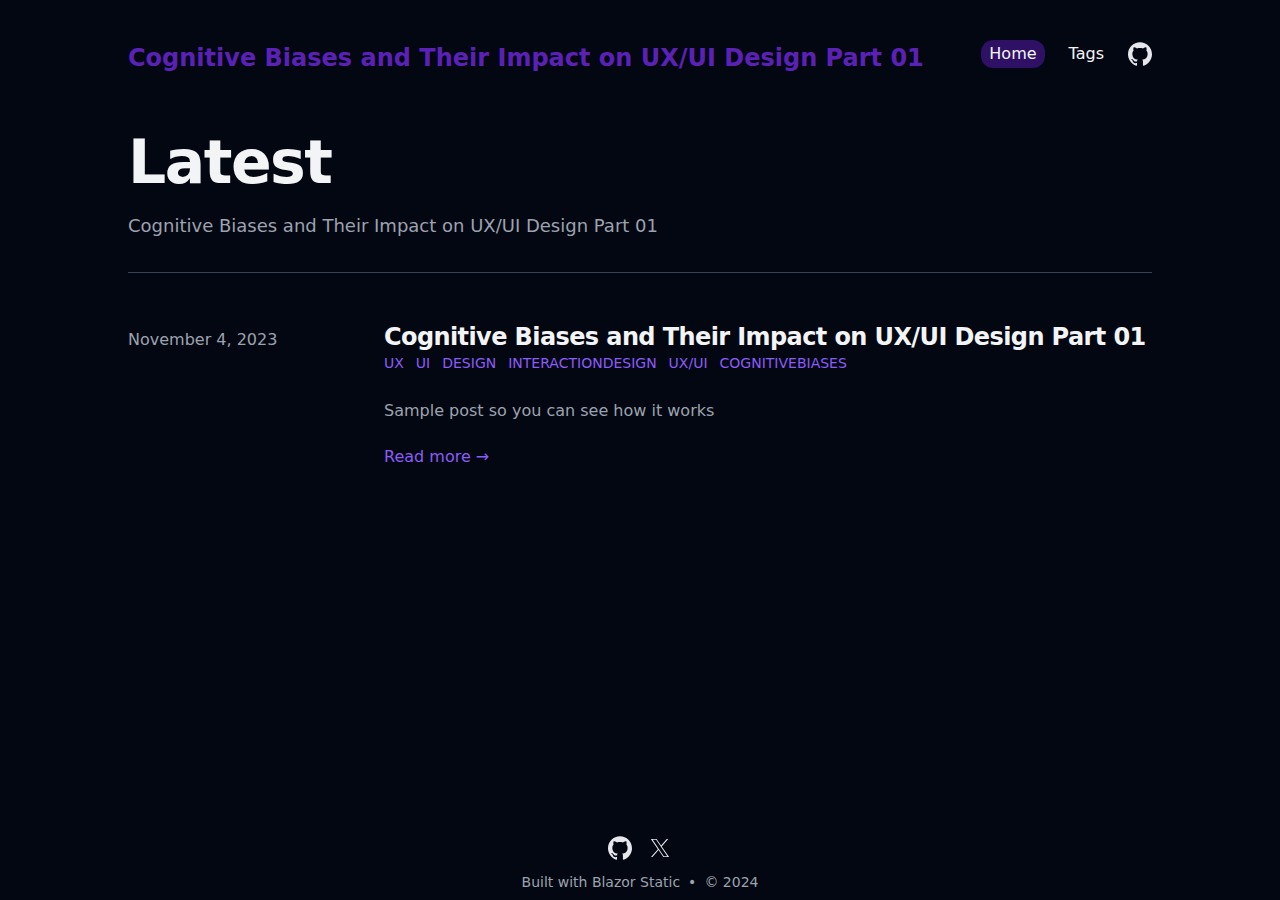
==== commit 8dad8463: "Deploying to gh-pages from @ hoilamc/hoilamc.github.io@befa498efae7d29974c04827c1b3f74b4c2a3729 🚀" ====
--- a/index.html
+++ b/index.html
@@ -5,15 +5,15 @@
     <link rel="stylesheet" href="app.min.css">
     </head>
 
-<body class="bg-gray-950 font-sans text-gray-200"><div class="mx-auto max-w-3xl px-4 sm:px-6 xl:max-w-5xl xl:px-0 "><div class="flex h-screen flex-col justify-between"><header class="flex items-center justify-between py-10"><div><a href><div class="flex items-center justify-between"><div class=" h-6 text-2xl font-semibold sm:block text-primary-800">Welcome to Lily&#x27;s blog!</div></div></a></div>
+<body class="bg-gray-950 font-sans text-gray-200"><div class="mx-auto max-w-3xl px-4 sm:px-6 xl:max-w-5xl xl:px-0 "><div class="flex h-screen flex-col justify-between"><header class="flex items-center justify-between py-10"><div><a href><div class="flex items-center justify-between"><div class=" h-6 text-2xl font-semibold sm:block text-primary-800">Cognitive Biases and Their Impact on UX/UI Design Part 01</div></div></a></div>
     <div class="flex items-center space-x-4 leading-5 sm:space-x-6"><a href="" class="hidden font-medium text-gray-100 sm:block bg-primary-950 px-2 py-1 rounded-xl" aria-current="page">Home 
                             </a><a href="tags" class="hidden font-medium text-gray-100 sm:block">Tags 
-                            </a><a href="https://github.com/hoilamc" class="hidden font-medium text-gray-100 sm:block"> 
+                            </a><a href="https://github.com/valemorra/valemorra.github.io" class="hidden font-medium text-gray-100 sm:block"> 
                             <svg xmlns="http://www.w3.org/2000/svg" viewBox="0 0 24 24" class="hover:text-primary-400 h-6 w-6 fill-current text-gray-200"><path d="M12 .297c-6.63 0-12 5.373-12 12 0 5.303 3.438 9.8 8.205 11.385.6.113.82-.258.82-.577 0-.285-.01-1.04-.015-2.04-3.338.724-4.042-1.61-4.042-1.61C4.422 18.07 3.633 17.7 3.633 17.7c-1.087-.744.084-.729.084-.729 1.205.084 1.838 1.236 1.838 1.236 1.07 1.835 2.809 1.305 3.495.998.108-.776.417-1.305.76-1.605-2.665-.3-5.466-1.332-5.466-5.93 0-1.31.465-2.38 1.235-3.22-.135-.303-.54-1.523.105-3.176 0 0 1.005-.322 3.3 1.23.96-.267 1.98-.399 3-.405 1.02.006 2.04.138 3 .405 2.28-1.552 3.285-1.23 3.285-1.23.645 1.653.24 2.873.12 3.176.765.84 1.23 1.91 1.23 3.22 0 4.61-2.805 5.625-5.475 5.92.42.36.81 1.096.81 2.22 0 1.606-.015 2.896-.015 3.286 0 .315.21.69.825.57C20.565 22.092 24 17.592 24 12.297c0-6.627-5.373-12-12-12"></path></svg></a><button id="toggle-button" aria-label="Toggle Menu" class="sm:hidden"><svg xmlns="http://www.w3.org/2000/svg" viewBox="0 0 20 20" fill="currentColor" class="h-8 w-8 text-gray-100"><path fill-rule="evenodd" d="M3 5a1 1 0 011-1h12a1 1 0 110 2H4a1 1 0 01-1-1zM3 10a1 1 0 011-1h12a1 1 0 110 2H4a1 1 0 01-1-1zM3 15a1 1 0 011-1h12a1 1 0 110 2H4a1 1 0 01-1-1z" clip-rule="evenodd"></path></svg></button>
         <div id="mobile-menu" class="fixed left-0 top-0 z-10 h-full w-full translate-x-full transform   duration-300 ease-in-out bg-gray-950 opacity-[0.98]"><div class="flex justify-end"><button id="close-mobile-menu-button" class="mr-8 mt-11 h-8 w-8" aria-label="Toggle Menu"><svg xmlns="http://www.w3.org/2000/svg" viewBox="0 0 20 20" fill="currentColor" class="text-gray-100"><path fill-rule="evenodd" d="M4.293 4.293a1 1 0 011.414 0L10 8.586l4.293-4.293a1 1 0 111.414 1.414L11.414 10l4.293 4.293a1 1 0 01-1.414 1.414L10 11.414l-4.293 4.293a1 1 0 01-1.414-1.414L8.586 10 4.293 5.707a1 1 0 010-1.414z" clip-rule="evenodd"></path></svg></button></div>
             <nav class="fixed mt-8 h-full"><div class="px-12 py-4"><a href="" class="text-2xl font-bold tracking-widest text-gray-100 underline" aria-current="page">Home
                             </a></div><div class="px-12 py-4"><a href="tags" class="text-2xl font-bold tracking-widest text-gray-100">Tags
-                            </a></div><div class="px-12 py-4"><a href="https://github.com/hoilamc" class="text-2xl font-bold tracking-widest text-gray-100">
+                            </a></div><div class="px-12 py-4"><a href="https://github.com/valemorra/valemorra.github.io" class="text-2xl font-bold tracking-widest text-gray-100">
                             <svg xmlns="http://www.w3.org/2000/svg" viewBox="0 0 24 24" class="hover:text-primary-400 h-6 w-6 fill-current text-gray-200"><path d="M12 .297c-6.63 0-12 5.373-12 12 0 5.303 3.438 9.8 8.205 11.385.6.113.82-.258.82-.577 0-.285-.01-1.04-.015-2.04-3.338.724-4.042-1.61-4.042-1.61C4.422 18.07 3.633 17.7 3.633 17.7c-1.087-.744.084-.729.084-.729 1.205.084 1.838 1.236 1.838 1.236 1.07 1.835 2.809 1.305 3.495.998.108-.776.417-1.305.76-1.605-2.665-.3-5.466-1.332-5.466-5.93 0-1.31.465-2.38 1.235-3.22-.135-.303-.54-1.523.105-3.176 0 0 1.005-.322 3.3 1.23.96-.267 1.98-.399 3-.405 1.02.006 2.04.138 3 .405 2.28-1.552 3.285-1.23 3.285-1.23.645 1.653.24 2.873.12 3.176.765.84 1.23 1.91 1.23 3.22 0 4.61-2.805 5.625-5.475 5.92.42.36.81 1.096.81 2.22 0 1.606-.015 2.896-.015 3.286 0 .315.21.69.825.57C20.565 22.092 24 17.592 24 12.297c0-6.627-5.373-12-12-12"></path></svg></a></div></nav></div></div></header>
 <script>
 //👎 but what can I do? It's a static html. I can't use C# here.
@@ -24,23 +24,18 @@
 </script>
 
         <main class="mb-auto"><div class="divide-y divide-gray-700"><div class="space-y-2 pb-8 pt-6 md:space-y-5"><h1 class="font-sans md:leading-14 text-3xl font-extrabold leading-9 tracking-tight text-gray-100 sm:text-4xl sm:leading-10 md:text-6xl">Latest</h1>
-            <p class="text-lg leading-7 text-gray-400 prose prose-invert">Find all blogs written by Lily</p></div>
+            <p class="text-lg leading-7 text-gray-400 prose prose-invert">Cognitive Biases and Their Impact on UX/UI Design Part 01</p></div>
     
         <ul class="divide-y   divide-gray-700"><li class="py-12"><article><div class="space-y-2 xl:grid xl:grid-cols-4 xl:items-baseline xl:space-y-0"><dl><dt class="sr-only">Published on</dt>
-                            <dd class="text-base font-medium leading-6 text-gray-400"><time datetime="2024-08-06T00:00:00.000">August 6, 2024</time></dd></dl>
-                        <div class="space-y-5 xl:col-span-3"><div class="space-y-6"><div><h2 class="text-2xl font-bold leading-8 tracking-tight"><a class="text-gray-100" href="blog/first-post">Absolute basic: What is a variable?</a></h2>
-                                    <div class="flex flex-wrap"><a class="text-primary-500 hover:text-primary-400 mr-3 text-sm font-medium uppercase" href="tags/absolute-basic">absolute-basic</a><a class="text-primary-500 hover:text-primary-400 mr-3 text-sm font-medium uppercase" href="tags/concepts">concepts</a></div></div>
-                                <div class="prose max-w-none text-gray-400">Absolute beginners can understand this</div></div>
-                            <div class="text-base font-medium leading-6"><a class="text-primary-500 hover:text-primary-400" aria-label="Read &quot;Absolute beginners can understand this&quot;" href="blog/first-post">Read more →</a></div></div></div></article></li><li class="py-12"><article><div class="space-y-2 xl:grid xl:grid-cols-4 xl:items-baseline xl:space-y-0"><dl><dt class="sr-only">Published on</dt>
-                            <dd class="text-base font-medium leading-6 text-gray-400"><time datetime="2024-08-07T00:00:00.000">August 7, 2024</time></dd></dl>
-                        <div class="space-y-5 xl:col-span-3"><div class="space-y-6"><div><h2 class="text-2xl font-bold leading-8 tracking-tight"><a class="text-gray-100" href="blog/second-post">You belong when you do you</a></h2>
-                                    <div class="flex flex-wrap"><a class="text-primary-500 hover:text-primary-400 mr-3 text-sm font-medium uppercase" href="tags/self-help">self-help</a><a class="text-primary-500 hover:text-primary-400 mr-3 text-sm font-medium uppercase" href="tags/living-abroad">living-abroad</a></div></div>
-                                <div class="prose max-w-none text-gray-400">Be confident and comfortable in your own skin.</div></div>
-                            <div class="text-base font-medium leading-6"><a class="text-primary-500 hover:text-primary-400" aria-label="Read &quot;Be confident and comfortable in your own skin.&quot;" href="blog/second-post">Read more →</a></div></div></div></article></li></ul></div></main>
+                            <dd class="text-base font-medium leading-6 text-gray-400"><time datetime="2023-11-04T00:00:00.000">November 4, 2023</time></dd></dl>
+                        <div class="space-y-5 xl:col-span-3"><div class="space-y-6"><div><h2 class="text-2xl font-bold leading-8 tracking-tight"><a class="text-gray-100" href="blog/first-post">Cognitive Biases and Their Impact on UX/UI Design Part 01</a></h2>
+                                    <div class="flex flex-wrap"><a class="text-primary-500 hover:text-primary-400 mr-3 text-sm font-medium uppercase" href="tags/UX">UX</a><a class="text-primary-500 hover:text-primary-400 mr-3 text-sm font-medium uppercase" href="tags/UI">UI</a><a class="text-primary-500 hover:text-primary-400 mr-3 text-sm font-medium uppercase" href="tags/design">design</a><a class="text-primary-500 hover:text-primary-400 mr-3 text-sm font-medium uppercase" href="tags/interactiondesign">interactiondesign</a><a class="text-primary-500 hover:text-primary-400 mr-3 text-sm font-medium uppercase" href="tags/UX/UI">UX/UI</a><a class="text-primary-500 hover:text-primary-400 mr-3 text-sm font-medium uppercase" href="tags/cognitivebiases">cognitivebiases</a></div></div>
+                                <div class="prose max-w-none text-gray-400">Sample post so you can see how it works</div></div>
+                            <div class="text-base font-medium leading-6"><a class="text-primary-500 hover:text-primary-400" aria-label="Read &quot;Sample post so you can see how it works&quot;" href="blog/first-post">Read more →</a></div></div></div></article></li></ul></div></main>
 
-        <footer><div class="mt-16 flex flex-col items-center"><div class="mb-3 flex space-x-4"><a class="text-sm text-gray-500 transition hover:text-gray-600" target="_blank" rel="noopener noreferrer" href="https://github.com/hoilamc"><span class="sr-only">github</span>
+        <footer><div class="mt-16 flex flex-col items-center"><div class="mb-3 flex space-x-4"><a class="text-sm text-gray-500 transition hover:text-gray-600" target="_blank" rel="noopener noreferrer" href="https://github.com/valemorra/valemorra.github.io"><span class="sr-only">github</span>
                         <svg xmlns="http://www.w3.org/2000/svg" viewBox="0 0 24 24" class="hover:text-primary-400 h-6 w-6 fill-current text-gray-200"><path d="M12 .297c-6.63 0-12 5.373-12 12 0 5.303 3.438 9.8 8.205 11.385.6.113.82-.258.82-.577 0-.285-.01-1.04-.015-2.04-3.338.724-4.042-1.61-4.042-1.61C4.422 18.07 3.633 17.7 3.633 17.7c-1.087-.744.084-.729.084-.729 1.205.084 1.838 1.236 1.838 1.236 1.07 1.835 2.809 1.305 3.495.998.108-.776.417-1.305.76-1.605-2.665-.3-5.466-1.332-5.466-5.93 0-1.31.465-2.38 1.235-3.22-.135-.303-.54-1.523.105-3.176 0 0 1.005-.322 3.3 1.23.96-.267 1.98-.399 3-.405 1.02.006 2.04.138 3 .405 2.28-1.552 3.285-1.23 3.285-1.23.645 1.653.24 2.873.12 3.176.765.84 1.23 1.91 1.23 3.22 0 4.61-2.805 5.625-5.475 5.92.42.36.81 1.096.81 2.22 0 1.606-.015 2.896-.015 3.286 0 .315.21.69.825.57C20.565 22.092 24 17.592 24 12.297c0-6.627-5.373-12-12-12"></path></svg></a>
-                    <a class="text-sm text-gray-500 transition hover:text-gray-600" target="_blank" rel="noopener noreferrer" href="https://x.com/"><span class="sr-only">x</span>
+                    <a class="text-sm text-gray-500 transition hover:text-gray-600" target="_blank" rel="noopener noreferrer" href="https://www.linkedin.com/in/valeria-morra-02684b16b/"><span class="sr-only">x</span>
                         <svg xmlns="http://www.w3.org/2000/svg" viewBox="0 0 50 50" class="hover:text-primary-400 h-6 w-6 fill-current text-gray-200"><path d="M 5.9199219 6 L 20.582031 27.375 L 6.2304688 44 L 9.4101562 44 L 21.986328 29.421875 L 31.986328 44 L 44 44 L 28.681641 21.669922 L 42.199219 6 L 39.029297 6 L 27.275391 19.617188 L 17.933594 6 L 5.9199219 6 z M 9.7167969 8 L 16.880859 8 L 40.203125 42 L 33.039062 42 L 9.7167969 8 z"></path></svg></a></div>
                 <div class="mb-2 flex space-x-2 text-sm text-gray-400"><a target="_blank" rel="noopener noreferrer" href="https://github.com/tesar-tech/blazorStatic"> Built with Blazor Static</a>
                     <div>•</div>
--- a/app.min.css
+++ b/app.min.css
@@ -1 +1 @@
-/*! tailwindcss v3.4.10 | MIT License | https://tailwindcss.com*/*,:after,:before{border:0 solid #e5e7eb;box-sizing:border-box}:after,:before{--tw-content:""}:host,html{line-height:1.5;-webkit-text-size-adjust:100%;font-family:ui-sans-serif,system-ui,sans-serif,Apple Color Emoji,Segoe UI Emoji,Segoe UI Symbol,Noto Color Emoji;font-feature-settings:normal;font-variation-settings:normal;-moz-tab-size:4;-o-tab-size:4;tab-size:4;-webkit-tap-highlight-color:transparent}body{line-height:inherit;margin:0}hr{border-top-width:1px;color:inherit;height:0}abbr:where([title]){-webkit-text-decoration:underline dotted;text-decoration:underline dotted}h1,h2,h3,h4,h5,h6{font-size:inherit;font-weight:inherit}a{color:inherit;text-decoration:inherit}b,strong{font-weight:bolder}code,kbd,pre,samp{font-family:ui-monospace,SFMono-Regular,Menlo,Monaco,Consolas,Liberation Mono,Courier New,monospace;font-feature-settings:normal;font-size:1em;font-variation-settings:normal}small{font-size:80%}sub,sup{font-size:75%;line-height:0;position:relative;vertical-align:baseline}sub{bottom:-.25em}sup{top:-.5em}table{border-collapse:collapse;border-color:inherit;text-indent:0}button,input,optgroup,select,textarea{color:inherit;font-family:inherit;font-feature-settings:inherit;font-size:100%;font-variation-settings:inherit;font-weight:inherit;letter-spacing:inherit;line-height:inherit;margin:0;padding:0}button,select{text-transform:none}button,input:where([type=button]),input:where([type=reset]),input:where([type=submit]){-webkit-appearance:button;background-color:transparent;background-image:none}:-moz-focusring{outline:auto}:-moz-ui-invalid{box-shadow:none}progress{vertical-align:baseline}::-webkit-inner-spin-button,::-webkit-outer-spin-button{height:auto}[type=search]{-webkit-appearance:textfield;outline-offset:-2px}::-webkit-search-decoration{-webkit-appearance:none}::-webkit-file-upload-button{-webkit-appearance:button;font:inherit}summary{display:list-item}blockquote,dd,dl,figure,h1,h2,h3,h4,h5,h6,hr,p,pre{margin:0}fieldset{margin:0}fieldset,legend{padding:0}menu,ol,ul{list-style:none;margin:0;padding:0}dialog{padding:0}textarea{resize:vertical}input::-moz-placeholder,textarea::-moz-placeholder{color:#9ca3af;opacity:1}input::placeholder,textarea::placeholder{color:#9ca3af;opacity:1}[role=button],button{cursor:pointer}:disabled{cursor:default}audio,canvas,embed,iframe,img,object,svg,video{display:block;vertical-align:middle}img,video{height:auto;max-width:100%}[hidden]{display:none}*,:after,:before{--tw-border-spacing-x:0;--tw-border-spacing-y:0;--tw-translate-x:0;--tw-translate-y:0;--tw-rotate:0;--tw-skew-x:0;--tw-skew-y:0;--tw-scale-x:1;--tw-scale-y:1;--tw-pan-x: ;--tw-pan-y: ;--tw-pinch-zoom: ;--tw-scroll-snap-strictness:proximity;--tw-gradient-from-position: ;--tw-gradient-via-position: ;--tw-gradient-to-position: ;--tw-ordinal: ;--tw-slashed-zero: ;--tw-numeric-figure: ;--tw-numeric-spacing: ;--tw-numeric-fraction: ;--tw-ring-inset: ;--tw-ring-offset-width:0px;--tw-ring-offset-color:#fff;--tw-ring-color:rgba(59,130,246,.5);--tw-ring-offset-shadow:0 0 #0000;--tw-ring-shadow:0 0 #0000;--tw-shadow:0 0 #0000;--tw-shadow-colored:0 0 #0000;--tw-blur: ;--tw-brightness: ;--tw-contrast: ;--tw-grayscale: ;--tw-hue-rotate: ;--tw-invert: ;--tw-saturate: ;--tw-sepia: ;--tw-drop-shadow: ;--tw-backdrop-blur: ;--tw-backdrop-brightness: ;--tw-backdrop-contrast: ;--tw-backdrop-grayscale: ;--tw-backdrop-hue-rotate: ;--tw-backdrop-invert: ;--tw-backdrop-opacity: ;--tw-backdrop-saturate: ;--tw-backdrop-sepia: ;--tw-contain-size: ;--tw-contain-layout: ;--tw-contain-paint: ;--tw-contain-style: }::backdrop{--tw-border-spacing-x:0;--tw-border-spacing-y:0;--tw-translate-x:0;--tw-translate-y:0;--tw-rotate:0;--tw-skew-x:0;--tw-skew-y:0;--tw-scale-x:1;--tw-scale-y:1;--tw-pan-x: ;--tw-pan-y: ;--tw-pinch-zoom: ;--tw-scroll-snap-strictness:proximity;--tw-gradient-from-position: ;--tw-gradient-via-position: ;--tw-gradient-to-position: ;--tw-ordinal: ;--tw-slashed-zero: ;--tw-numeric-figure: ;--tw-numeric-spacing: ;--tw-numeric-fraction: ;--tw-ring-inset: ;--tw-ring-offset-width:0px;--tw-ring-offset-color:#fff;--tw-ring-color:rgba(59,130,246,.5);--tw-ring-offset-shadow:0 0 #0000;--tw-ring-shadow:0 0 #0000;--tw-shadow:0 0 #0000;--tw-shadow-colored:0 0 #0000;--tw-blur: ;--tw-brightness: ;--tw-contrast: ;--tw-grayscale: ;--tw-hue-rotate: ;--tw-invert: ;--tw-saturate: ;--tw-sepia: ;--tw-drop-shadow: ;--tw-backdrop-blur: ;--tw-backdrop-brightness: ;--tw-backdrop-contrast: ;--tw-backdrop-grayscale: ;--tw-backdrop-hue-rotate: ;--tw-backdrop-invert: ;--tw-backdrop-opacity: ;--tw-backdrop-saturate: ;--tw-backdrop-sepia: ;--tw-contain-size: ;--tw-contain-layout: ;--tw-contain-paint: ;--tw-contain-style: }.prose{color:var(--tw-prose-body);max-width:65ch}.prose :where(p):not(:where([class~=not-prose],[class~=not-prose] *)){margin-bottom:1.25em;margin-top:1.25em}.prose :where([class~=lead]):not(:where([class~=not-prose],[class~=not-prose] *)){color:var(--tw-prose-lead);font-size:1.25em;line-height:1.6;margin-bottom:1.2em;margin-top:1.2em}.prose :where(a):not(:where([class~=not-prose],[class~=not-prose] *)){color:var(--tw-prose-links);font-weight:500;text-decoration:underline}.prose :where(strong):not(:where([class~=not-prose],[class~=not-prose] *)){color:var(--tw-prose-bold);font-weight:600}.prose :where(a strong):not(:where([class~=not-prose],[class~=not-prose] *)){color:inherit}.prose :where(blockquote strong):not(:where([class~=not-prose],[class~=not-prose] *)){color:inherit}.prose :where(thead th strong):not(:where([class~=not-prose],[class~=not-prose] *)){color:inherit}.prose :where(ol):not(:where([class~=not-prose],[class~=not-prose] *)){list-style-type:decimal;margin-bottom:1.25em;margin-top:1.25em;padding-inline-start:1.625em}.prose :where(ol[type=A]):not(:where([class~=not-prose],[class~=not-prose] *)){list-style-type:upper-alpha}.prose :where(ol[type=a]):not(:where([class~=not-prose],[class~=not-prose] *)){list-style-type:lower-alpha}.prose :where(ol[type=A s]):not(:where([class~=not-prose],[class~=not-prose] *)){list-style-type:upper-alpha}.prose :where(ol[type=a s]):not(:where([class~=not-prose],[class~=not-prose] *)){list-style-type:lower-alpha}.prose :where(ol[type=I]):not(:where([class~=not-prose],[class~=not-prose] *)){list-style-type:upper-roman}.prose :where(ol[type=i]):not(:where([class~=not-prose],[class~=not-prose] *)){list-style-type:lower-roman}.prose :where(ol[type=I s]):not(:where([class~=not-prose],[class~=not-prose] *)){list-style-type:upper-roman}.prose :where(ol[type=i s]):not(:where([class~=not-prose],[class~=not-prose] *)){list-style-type:lower-roman}.prose :where(ol[type="1"]):not(:where([class~=not-prose],[class~=not-prose] *)){list-style-type:decimal}.prose :where(ul):not(:where([class~=not-prose],[class~=not-prose] *)){list-style-type:disc;margin-bottom:1.25em;margin-top:1.25em;padding-inline-start:1.625em}.prose :where(ol>li):not(:where([class~=not-prose],[class~=not-prose] *))::marker{color:var(--tw-prose-counters);font-weight:400}.prose :where(ul>li):not(:where([class~=not-prose],[class~=not-prose] *))::marker{color:var(--tw-prose-bullets)}.prose :where(dt):not(:where([class~=not-prose],[class~=not-prose] *)){color:var(--tw-prose-headings);font-weight:600;margin-top:1.25em}.prose :where(hr):not(:where([class~=not-prose],[class~=not-prose] *)){border-color:var(--tw-prose-hr);border-top-width:1px;margin-bottom:3em;margin-top:3em}.prose :where(blockquote):not(:where([class~=not-prose],[class~=not-prose] *)){border-inline-start-color:var(--tw-prose-quote-borders);border-inline-start-width:.25rem;color:var(--tw-prose-quotes);font-style:italic;font-weight:500;margin-bottom:1.6em;margin-top:1.6em;padding-inline-start:1em;quotes:"\201C""\201D""\2018""\2019"}.prose :where(blockquote p:first-of-type):not(:where([class~=not-prose],[class~=not-prose] *)):before{content:open-quote}.prose :where(blockquote p:last-of-type):not(:where([class~=not-prose],[class~=not-prose] *)):after{content:close-quote}.prose :where(h1):not(:where([class~=not-prose],[class~=not-prose] *)){color:var(--tw-prose-headings);font-size:2.25em;font-weight:800;line-height:1.1111111;margin-bottom:.8888889em;margin-top:0}.prose :where(h1 strong):not(:where([class~=not-prose],[class~=not-prose] *)){color:inherit;font-weight:900}.prose :where(h2):not(:where([class~=not-prose],[class~=not-prose] *)){color:var(--tw-prose-headings);font-size:1.5em;font-weight:700;line-height:1.3333333;margin-bottom:1em;margin-top:2em}.prose :where(h2 strong):not(:where([class~=not-prose],[class~=not-prose] *)){color:inherit;font-weight:800}.prose :where(h3):not(:where([class~=not-prose],[class~=not-prose] *)){color:var(--tw-prose-headings);font-size:1.25em;font-weight:600;line-height:1.6;margin-bottom:.6em;margin-top:1.6em}.prose :where(h3 strong):not(:where([class~=not-prose],[class~=not-prose] *)){color:inherit;font-weight:700}.prose :where(h4):not(:where([class~=not-prose],[class~=not-prose] *)){color:var(--tw-prose-headings);font-weight:600;line-height:1.5;margin-bottom:.5em;margin-top:1.5em}.prose :where(h4 strong):not(:where([class~=not-prose],[class~=not-prose] *)){color:inherit;font-weight:700}.prose :where(img):not(:where([class~=not-prose],[class~=not-prose] *)){margin-bottom:2em;margin-top:2em}.prose :where(picture):not(:where([class~=not-prose],[class~=not-prose] *)){display:block;margin-bottom:2em;margin-top:2em}.prose :where(video):not(:where([class~=not-prose],[class~=not-prose] *)){margin-bottom:2em;margin-top:2em}.prose :where(kbd):not(:where([class~=not-prose],[class~=not-prose] *)){border-radius:.3125rem;box-shadow:0 0 0 1px rgb(var(--tw-prose-kbd-shadows)/10%),0 3px 0 rgb(var(--tw-prose-kbd-shadows)/10%);color:var(--tw-prose-kbd);font-family:inherit;font-size:.875em;font-weight:500;padding-inline-end:.375em;padding-bottom:.1875em;padding-top:.1875em;padding-inline-start:.375em}.prose :where(code):not(:where([class~=not-prose],[class~=not-prose] *)){color:var(--tw-prose-code);font-size:.875em;font-weight:600}.prose :where(code):not(:where([class~=not-prose],[class~=not-prose] *)):before{content:"`"}.prose :where(code):not(:where([class~=not-prose],[class~=not-prose] *)):after{content:"`"}.prose :where(a code):not(:where([class~=not-prose],[class~=not-prose] *)){color:inherit}.prose :where(h1 code):not(:where([class~=not-prose],[class~=not-prose] *)){color:inherit}.prose :where(h2 code):not(:where([class~=not-prose],[class~=not-prose] *)){color:inherit;font-size:.875em}.prose :where(h3 code):not(:where([class~=not-prose],[class~=not-prose] *)){color:inherit;font-size:.9em}.prose :where(h4 code):not(:where([class~=not-prose],[class~=not-prose] *)){color:inherit}.prose :where(blockquote code):not(:where([class~=not-prose],[class~=not-prose] *)){color:inherit}.prose :where(thead th code):not(:where([class~=not-prose],[class~=not-prose] *)){color:inherit}.prose :where(pre):not(:where([class~=not-prose],[class~=not-prose] *)){background-color:var(--tw-prose-pre-bg);border-radius:.375rem;color:var(--tw-prose-pre-code);font-size:.875em;font-weight:400;line-height:1.7142857;margin-bottom:1.7142857em;margin-top:1.7142857em;overflow-x:auto;padding-inline-end:1.1428571em;padding-bottom:.8571429em;padding-top:.8571429em;padding-inline-start:1.1428571em}.prose :where(pre code):not(:where([class~=not-prose],[class~=not-prose] *)){background-color:transparent;border-radius:0;border-width:0;color:inherit;font-family:inherit;font-size:inherit;font-weight:inherit;line-height:inherit;padding:0}.prose :where(pre code):not(:where([class~=not-prose],[class~=not-prose] *)):before{content:none}.prose :where(pre code):not(:where([class~=not-prose],[class~=not-prose] *)):after{content:none}.prose :where(table):not(:where([class~=not-prose],[class~=not-prose] *)){font-size:.875em;line-height:1.7142857;margin-bottom:2em;margin-top:2em;table-layout:auto;width:100%}.prose :where(thead):not(:where([class~=not-prose],[class~=not-prose] *)){border-bottom-color:var(--tw-prose-th-borders);border-bottom-width:1px}.prose :where(thead th):not(:where([class~=not-prose],[class~=not-prose] *)){color:var(--tw-prose-headings);font-weight:600;padding-inline-end:.5714286em;padding-bottom:.5714286em;padding-inline-start:.5714286em;vertical-align:bottom}.prose :where(tbody tr):not(:where([class~=not-prose],[class~=not-prose] *)){border-bottom-color:var(--tw-prose-td-borders);border-bottom-width:1px}.prose :where(tbody tr:last-child):not(:where([class~=not-prose],[class~=not-prose] *)){border-bottom-width:0}.prose :where(tbody td):not(:where([class~=not-prose],[class~=not-prose] *)){vertical-align:baseline}.prose :where(tfoot):not(:where([class~=not-prose],[class~=not-prose] *)){border-top-color:var(--tw-prose-th-borders);border-top-width:1px}.prose :where(tfoot td):not(:where([class~=not-prose],[class~=not-prose] *)){vertical-align:top}.prose :where(th,td):not(:where([class~=not-prose],[class~=not-prose] *)){text-align:start}.prose :where(figure>*):not(:where([class~=not-prose],[class~=not-prose] *)){margin-bottom:0;margin-top:0}.prose :where(figcaption):not(:where([class~=not-prose],[class~=not-prose] *)){color:var(--tw-prose-captions);font-size:.875em;line-height:1.4285714;margin-top:.8571429em}.prose{--tw-prose-body:#374151;--tw-prose-headings:#111827;--tw-prose-lead:#4b5563;--tw-prose-links:#111827;--tw-prose-bold:#111827;--tw-prose-counters:#6b7280;--tw-prose-bullets:#d1d5db;--tw-prose-hr:#e5e7eb;--tw-prose-quotes:#111827;--tw-prose-quote-borders:#e5e7eb;--tw-prose-captions:#6b7280;--tw-prose-kbd:#111827;--tw-prose-kbd-shadows:17 24 39;--tw-prose-code:#111827;--tw-prose-pre-code:#e5e7eb;--tw-prose-pre-bg:#1f2937;--tw-prose-th-borders:#d1d5db;--tw-prose-td-borders:#e5e7eb;--tw-prose-invert-body:#d1d5db;--tw-prose-invert-headings:#fff;--tw-prose-invert-lead:#9ca3af;--tw-prose-invert-links:#fff;--tw-prose-invert-bold:#fff;--tw-prose-invert-counters:#9ca3af;--tw-prose-invert-bullets:#4b5563;--tw-prose-invert-hr:#374151;--tw-prose-invert-quotes:#f3f4f6;--tw-prose-invert-quote-borders:#374151;--tw-prose-invert-captions:#9ca3af;--tw-prose-invert-kbd:#fff;--tw-prose-invert-kbd-shadows:255 255 255;--tw-prose-invert-code:#fff;--tw-prose-invert-pre-code:#d1d5db;--tw-prose-invert-pre-bg:rgba(0,0,0,.5);--tw-prose-invert-th-borders:#4b5563;--tw-prose-invert-td-borders:#374151;font-size:1rem;line-height:1.75}.prose :where(picture>img):not(:where([class~=not-prose],[class~=not-prose] *)){margin-bottom:0;margin-top:0}.prose :where(li):not(:where([class~=not-prose],[class~=not-prose] *)){margin-bottom:.5em;margin-top:.5em}.prose :where(ol>li):not(:where([class~=not-prose],[class~=not-prose] *)){padding-inline-start:.375em}.prose :where(ul>li):not(:where([class~=not-prose],[class~=not-prose] *)){padding-inline-start:.375em}.prose :where(.prose>ul>li p):not(:where([class~=not-prose],[class~=not-prose] *)){margin-bottom:.75em;margin-top:.75em}.prose :where(.prose>ul>li>p:first-child):not(:where([class~=not-prose],[class~=not-prose] *)){margin-top:1.25em}.prose :where(.prose>ul>li>p:last-child):not(:where([class~=not-prose],[class~=not-prose] *)){margin-bottom:1.25em}.prose :where(.prose>ol>li>p:first-child):not(:where([class~=not-prose],[class~=not-prose] *)){margin-top:1.25em}.prose :where(.prose>ol>li>p:last-child):not(:where([class~=not-prose],[class~=not-prose] *)){margin-bottom:1.25em}.prose :where(ul ul,ul ol,ol ul,ol ol):not(:where([class~=not-prose],[class~=not-prose] *)){margin-bottom:.75em;margin-top:.75em}.prose :where(dl):not(:where([class~=not-prose],[class~=not-prose] *)){margin-bottom:1.25em;margin-top:1.25em}.prose :where(dd):not(:where([class~=not-prose],[class~=not-prose] *)){margin-top:.5em;padding-inline-start:1.625em}.prose :where(hr+*):not(:where([class~=not-prose],[class~=not-prose] *)){margin-top:0}.prose :where(h2+*):not(:where([class~=not-prose],[class~=not-prose] *)){margin-top:0}.prose :where(h3+*):not(:where([class~=not-prose],[class~=not-prose] *)){margin-top:0}.prose :where(h4+*):not(:where([class~=not-prose],[class~=not-prose] *)){margin-top:0}.prose :where(thead th:first-child):not(:where([class~=not-prose],[class~=not-prose] *)){padding-inline-start:0}.prose :where(thead th:last-child):not(:where([class~=not-prose],[class~=not-prose] *)){padding-inline-end:0}.prose :where(tbody td,tfoot td):not(:where([class~=not-prose],[class~=not-prose] *)){padding-inline-end:.5714286em;padding-bottom:.5714286em;padding-top:.5714286em;padding-inline-start:.5714286em}.prose :where(tbody td:first-child,tfoot td:first-child):not(:where([class~=not-prose],[class~=not-prose] *)){padding-inline-start:0}.prose :where(tbody td:last-child,tfoot td:last-child):not(:where([class~=not-prose],[class~=not-prose] *)){padding-inline-end:0}.prose :where(figure):not(:where([class~=not-prose],[class~=not-prose] *)){margin-bottom:2em;margin-top:2em}.prose :where(.prose>:first-child):not(:where([class~=not-prose],[class~=not-prose] *)){margin-top:0}.prose :where(.prose>:last-child):not(:where([class~=not-prose],[class~=not-prose] *)){margin-bottom:0}.prose-invert{--tw-prose-body:var(--tw-prose-invert-body);--tw-prose-headings:var(--tw-prose-invert-headings);--tw-prose-lead:var(--tw-prose-invert-lead);--tw-prose-links:var(--tw-prose-invert-links);--tw-prose-bold:var(--tw-prose-invert-bold);--tw-prose-counters:var(--tw-prose-invert-counters);--tw-prose-bullets:var(--tw-prose-invert-bullets);--tw-prose-hr:var(--tw-prose-invert-hr);--tw-prose-quotes:var(--tw-prose-invert-quotes);--tw-prose-quote-borders:var(--tw-prose-invert-quote-borders);--tw-prose-captions:var(--tw-prose-invert-captions);--tw-prose-kbd:var(--tw-prose-invert-kbd);--tw-prose-kbd-shadows:var(--tw-prose-invert-kbd-shadows);--tw-prose-code:var(--tw-prose-invert-code);--tw-prose-pre-code:var(--tw-prose-invert-pre-code);--tw-prose-pre-bg:var(--tw-prose-invert-pre-bg);--tw-prose-th-borders:var(--tw-prose-invert-th-borders);--tw-prose-td-borders:var(--tw-prose-invert-td-borders)}.sr-only{height:1px;margin:-1px;overflow:hidden;padding:0;position:absolute;width:1px;clip:rect(0,0,0,0);border-width:0;white-space:nowrap}.static{position:static}.fixed{position:fixed}.left-0{left:0}.top-0{top:0}.z-10{z-index:10}.mx-auto{margin-left:auto;margin-right:auto}.mb-2{margin-bottom:.5rem}.mb-3{margin-bottom:.75rem}.mb-auto{margin-bottom:auto}.mr-3{margin-right:.75rem}.mr-8{margin-right:2rem}.mt-11{margin-top:2.75rem}.mt-16{margin-top:4rem}.mt-8{margin-top:2rem}.flex{display:flex}.hidden{display:none}.h-10{height:2.5rem}.h-4{height:1rem}.h-6{height:1.5rem}.h-8{height:2rem}.h-full{height:100%}.h-screen{height:100vh}.w-10{width:2.5rem}.w-4{width:1rem}.w-6{width:1.5rem}.w-8{width:2rem}.w-full{width:100%}.max-w-3xl{max-width:48rem}.max-w-none{max-width:none}.translate-x-full{--tw-translate-x:100%}.transform,.translate-x-full{transform:translate(var(--tw-translate-x),var(--tw-translate-y)) rotate(var(--tw-rotate)) skewX(var(--tw-skew-x)) skewY(var(--tw-skew-y)) scaleX(var(--tw-scale-x)) scaleY(var(--tw-scale-y))}.grid-rows-\[auto_1fr\]{grid-template-rows:auto 1fr}.flex-col{flex-direction:column}.flex-wrap{flex-wrap:wrap}.items-center{align-items:center}.justify-end{justify-content:flex-end}.justify-center{justify-content:center}.justify-between{justify-content:space-between}.justify-evenly{justify-content:space-evenly}.gap-1{gap:.25rem}.gap-4{gap:1rem}.space-x-2>:not([hidden])~:not([hidden]){--tw-space-x-reverse:0;margin-left:calc(.5rem*(1 - var(--tw-space-x-reverse)));margin-right:calc(.5rem*var(--tw-space-x-reverse))}.space-x-4>:not([hidden])~:not([hidden]){--tw-space-x-reverse:0;margin-left:calc(1rem*(1 - var(--tw-space-x-reverse)));margin-right:calc(1rem*var(--tw-space-x-reverse))}.space-y-1>:not([hidden])~:not([hidden]){--tw-space-y-reverse:0;margin-bottom:calc(.25rem*var(--tw-space-y-reverse));margin-top:calc(.25rem*(1 - var(--tw-space-y-reverse)))}.space-y-10>:not([hidden])~:not([hidden]){--tw-space-y-reverse:0;margin-bottom:calc(2.5rem*var(--tw-space-y-reverse));margin-top:calc(2.5rem*(1 - var(--tw-space-y-reverse)))}.space-y-2>:not([hidden])~:not([hidden]){--tw-space-y-reverse:0;margin-bottom:calc(.5rem*var(--tw-space-y-reverse));margin-top:calc(.5rem*(1 - var(--tw-space-y-reverse)))}.space-y-5>:not([hidden])~:not([hidden]){--tw-space-y-reverse:0;margin-bottom:calc(1.25rem*var(--tw-space-y-reverse));margin-top:calc(1.25rem*(1 - var(--tw-space-y-reverse)))}.space-y-6>:not([hidden])~:not([hidden]){--tw-space-y-reverse:0;margin-bottom:calc(1.5rem*var(--tw-space-y-reverse));margin-top:calc(1.5rem*(1 - var(--tw-space-y-reverse)))}.divide-y>:not([hidden])~:not([hidden]){--tw-divide-y-reverse:0;border-bottom-width:calc(1px*var(--tw-divide-y-reverse));border-top-width:calc(1px*(1 - var(--tw-divide-y-reverse)))}.divide-gray-700>:not([hidden])~:not([hidden]){--tw-divide-opacity:1;border-color:rgb(55 65 81/var(--tw-divide-opacity))}.whitespace-nowrap{white-space:nowrap}.rounded-full{border-radius:9999px}.rounded-xl{border-radius:.75rem}.bg-gray-950{--tw-bg-opacity:1;background-color:rgb(3 7 18/var(--tw-bg-opacity))}.bg-primary-950{--tw-bg-opacity:1;background-color:rgb(8 47 73/var(--tw-bg-opacity))}.fill-current{fill:currentColor}.px-12{padding-left:3rem;padding-right:3rem}.px-2{padding-left:.5rem;padding-right:.5rem}.px-4{padding-left:1rem;padding-right:1rem}.py-1{padding-bottom:.25rem;padding-top:.25rem}.py-10{padding-bottom:2.5rem;padding-top:2.5rem}.py-12{padding-bottom:3rem;padding-top:3rem}.py-4{padding-bottom:1rem;padding-top:1rem}.pb-10{padding-bottom:2.5rem}.pb-6{padding-bottom:1.5rem}.pb-8{padding-bottom:2rem}.pt-10{padding-top:2.5rem}.pt-4{padding-top:1rem}.pt-6{padding-top:1.5rem}.text-center{text-align:center}.font-sans{font-family:ui-sans-serif,system-ui,sans-serif,Apple Color Emoji,Segoe UI Emoji,Segoe UI Symbol,Noto Color Emoji}.text-2xl{font-size:1.5rem;line-height:2rem}.text-3xl{font-size:1.875rem;line-height:2.25rem}.text-base{font-size:1rem;line-height:1.5rem}.text-lg{font-size:1.125rem;line-height:1.75rem}.text-sm{font-size:.875rem;line-height:1.25rem}.text-xs{font-size:.75rem;line-height:1rem}.font-bold{font-weight:700}.font-extrabold{font-weight:800}.font-medium{font-weight:500}.font-semibold{font-weight:600}.uppercase{text-transform:uppercase}.leading-5{line-height:1.25rem}.leading-6{line-height:1.5rem}.leading-7{line-height:1.75rem}.leading-8{line-height:2rem}.leading-9{line-height:2.25rem}.tracking-tight{letter-spacing:-.025em}.tracking-wide{letter-spacing:.025em}.tracking-widest{letter-spacing:.1em}.text-gray-100{--tw-text-opacity:1;color:rgb(243 244 246/var(--tw-text-opacity))}.text-gray-200{--tw-text-opacity:1;color:rgb(229 231 235/var(--tw-text-opacity))}.text-gray-300{--tw-text-opacity:1;color:rgb(209 213 219/var(--tw-text-opacity))}.text-gray-400{--tw-text-opacity:1;color:rgb(156 163 175/var(--tw-text-opacity))}.text-gray-500{--tw-text-opacity:1;color:rgb(107 114 128/var(--tw-text-opacity))}.text-gray-900{--tw-text-opacity:1;color:rgb(17 24 39/var(--tw-text-opacity))}.text-primary-300{--tw-text-opacity:1;color:rgb(125 211 252/var(--tw-text-opacity))}.text-primary-500{--tw-text-opacity:1;color:rgb(14 165 233/var(--tw-text-opacity))}.text-primary-800{--tw-text-opacity:1;color:rgb(7 89 133/var(--tw-text-opacity))}.underline{text-decoration-line:underline}.opacity-\[0\.98\]{opacity:.98}.transition{transition-duration:.15s;transition-property:color,background-color,border-color,text-decoration-color,fill,stroke,opacity,box-shadow,transform,filter,-webkit-backdrop-filter;transition-property:color,background-color,border-color,text-decoration-color,fill,stroke,opacity,box-shadow,transform,filter,backdrop-filter;transition-property:color,background-color,border-color,text-decoration-color,fill,stroke,opacity,box-shadow,transform,filter,backdrop-filter,-webkit-backdrop-filter;transition-timing-function:cubic-bezier(.4,0,.2,1)}.duration-300{transition-duration:.3s}.ease-in-out{transition-timing-function:cubic-bezier(.4,0,.2,1)}.hover\:text-gray-600:hover{--tw-text-opacity:1;color:rgb(75 85 99/var(--tw-text-opacity))}.hover\:text-primary-400:hover{--tw-text-opacity:1;color:rgb(56 189 248/var(--tw-text-opacity))}.hover\:text-primary-600:hover{--tw-text-opacity:1;color:rgb(2 132 199/var(--tw-text-opacity))}@media (min-width:640px){.sm\:block{display:block}.sm\:hidden{display:none}.sm\:space-x-12>:not([hidden])~:not([hidden]){--tw-space-x-reverse:0;margin-left:calc(3rem*(1 - var(--tw-space-x-reverse)));margin-right:calc(3rem*var(--tw-space-x-reverse))}.sm\:space-x-6>:not([hidden])~:not([hidden]){--tw-space-x-reverse:0;margin-left:calc(1.5rem*(1 - var(--tw-space-x-reverse)));margin-right:calc(1.5rem*var(--tw-space-x-reverse))}.sm\:px-6{padding-left:1.5rem;padding-right:1.5rem}.sm\:text-4xl{font-size:2.25rem}.sm\:leading-10,.sm\:text-4xl{line-height:2.5rem}}@media (min-width:768px){.md\:space-y-5>:not([hidden])~:not([hidden]){--tw-space-y-reverse:0;margin-bottom:calc(1.25rem*var(--tw-space-y-reverse));margin-top:calc(1.25rem*(1 - var(--tw-space-y-reverse)))}.md\:text-6xl{font-size:3.75rem;line-height:1}}@media (min-width:1280px){.xl\:col-span-3{grid-column:span 3/span 3}.xl\:col-start-1{grid-column-start:1}.xl\:row-span-2{grid-row:span 2/span 2}.xl\:row-start-2{grid-row-start:2}.xl\:block{display:block}.xl\:grid{display:grid}.xl\:max-w-5xl{max-width:64rem}.xl\:grid-cols-4{grid-template-columns:repeat(4,minmax(0,1fr))}.xl\:items-baseline{align-items:baseline}.xl\:gap-x-6{-moz-column-gap:1.5rem;column-gap:1.5rem}.xl\:space-x-0>:not([hidden])~:not([hidden]){--tw-space-x-reverse:0;margin-left:calc(0px*(1 - var(--tw-space-x-reverse)));margin-right:calc(0px*var(--tw-space-x-reverse))}.xl\:space-y-0>:not([hidden])~:not([hidden]){--tw-space-y-reverse:0;margin-bottom:calc(0px*var(--tw-space-y-reverse));margin-top:calc(0px*(1 - var(--tw-space-y-reverse)))}.xl\:space-y-8>:not([hidden])~:not([hidden]){--tw-space-y-reverse:0;margin-bottom:calc(2rem*var(--tw-space-y-reverse));margin-top:calc(2rem*(1 - var(--tw-space-y-reverse)))}.xl\:divide-y>:not([hidden])~:not([hidden]){--tw-divide-y-reverse:0;border-bottom-width:calc(1px*var(--tw-divide-y-reverse));border-top-width:calc(1px*(1 - var(--tw-divide-y-reverse)))}.xl\:divide-y-0>:not([hidden])~:not([hidden]){--tw-divide-y-reverse:0;border-bottom-width:calc(0px*var(--tw-divide-y-reverse));border-top-width:calc(0px*(1 - var(--tw-divide-y-reverse)))}.xl\:divide-gray-700>:not([hidden])~:not([hidden]){--tw-divide-opacity:1;border-color:rgb(55 65 81/var(--tw-divide-opacity))}.xl\:border-b{border-bottom-width:1px}.xl\:border-gray-700{--tw-border-opacity:1;border-color:rgb(55 65 81/var(--tw-border-opacity))}.xl\:px-0{padding-left:0;padding-right:0}.xl\:py-8{padding-bottom:2rem;padding-top:2rem}.xl\:pb-0{padding-bottom:0}.xl\:pb-6{padding-bottom:1.5rem}.xl\:pt-11{padding-top:2.75rem}.xl\:pt-8{padding-top:2rem}}@media (prefers-color-scheme:dark){.dark\:text-gray-100{--tw-text-opacity:1;color:rgb(243 244 246/var(--tw-text-opacity))}.dark\:hover\:text-primary-400:hover{--tw-text-opacity:1;color:rgb(56 189 248/var(--tw-text-opacity))}}+/*! tailwindcss v3.4.11 | MIT License | https://tailwindcss.com*/*,:after,:before{border:0 solid #e5e7eb;box-sizing:border-box}:after,:before{--tw-content:""}:host,html{line-height:1.5;-webkit-text-size-adjust:100%;font-family:ui-sans-serif,system-ui,sans-serif,Apple Color Emoji,Segoe UI Emoji,Segoe UI Symbol,Noto Color Emoji;font-feature-settings:normal;font-variation-settings:normal;-moz-tab-size:4;-o-tab-size:4;tab-size:4;-webkit-tap-highlight-color:transparent}body{line-height:inherit;margin:0}hr{border-top-width:1px;color:inherit;height:0}abbr:where([title]){-webkit-text-decoration:underline dotted;text-decoration:underline dotted}h1,h2,h3,h4,h5,h6{font-size:inherit;font-weight:inherit}a{color:inherit;text-decoration:inherit}b,strong{font-weight:bolder}code,kbd,pre,samp{font-family:ui-monospace,SFMono-Regular,Menlo,Monaco,Consolas,Liberation Mono,Courier New,monospace;font-feature-settings:normal;font-size:1em;font-variation-settings:normal}small{font-size:80%}sub,sup{font-size:75%;line-height:0;position:relative;vertical-align:baseline}sub{bottom:-.25em}sup{top:-.5em}table{border-collapse:collapse;border-color:inherit;text-indent:0}button,input,optgroup,select,textarea{color:inherit;font-family:inherit;font-feature-settings:inherit;font-size:100%;font-variation-settings:inherit;font-weight:inherit;letter-spacing:inherit;line-height:inherit;margin:0;padding:0}button,select{text-transform:none}button,input:where([type=button]),input:where([type=reset]),input:where([type=submit]){-webkit-appearance:button;background-color:transparent;background-image:none}:-moz-focusring{outline:auto}:-moz-ui-invalid{box-shadow:none}progress{vertical-align:baseline}::-webkit-inner-spin-button,::-webkit-outer-spin-button{height:auto}[type=search]{-webkit-appearance:textfield;outline-offset:-2px}::-webkit-search-decoration{-webkit-appearance:none}::-webkit-file-upload-button{-webkit-appearance:button;font:inherit}summary{display:list-item}blockquote,dd,dl,figure,h1,h2,h3,h4,h5,h6,hr,p,pre{margin:0}fieldset{margin:0}fieldset,legend{padding:0}menu,ol,ul{list-style:none;margin:0;padding:0}dialog{padding:0}textarea{resize:vertical}input::-moz-placeholder,textarea::-moz-placeholder{color:#9ca3af;opacity:1}input::placeholder,textarea::placeholder{color:#9ca3af;opacity:1}[role=button],button{cursor:pointer}:disabled{cursor:default}audio,canvas,embed,iframe,img,object,svg,video{display:block;vertical-align:middle}img,video{height:auto;max-width:100%}[hidden]{display:none}*,:after,:before{--tw-border-spacing-x:0;--tw-border-spacing-y:0;--tw-translate-x:0;--tw-translate-y:0;--tw-rotate:0;--tw-skew-x:0;--tw-skew-y:0;--tw-scale-x:1;--tw-scale-y:1;--tw-pan-x: ;--tw-pan-y: ;--tw-pinch-zoom: ;--tw-scroll-snap-strictness:proximity;--tw-gradient-from-position: ;--tw-gradient-via-position: ;--tw-gradient-to-position: ;--tw-ordinal: ;--tw-slashed-zero: ;--tw-numeric-figure: ;--tw-numeric-spacing: ;--tw-numeric-fraction: ;--tw-ring-inset: ;--tw-ring-offset-width:0px;--tw-ring-offset-color:#fff;--tw-ring-color:rgba(59,130,246,.5);--tw-ring-offset-shadow:0 0 #0000;--tw-ring-shadow:0 0 #0000;--tw-shadow:0 0 #0000;--tw-shadow-colored:0 0 #0000;--tw-blur: ;--tw-brightness: ;--tw-contrast: ;--tw-grayscale: ;--tw-hue-rotate: ;--tw-invert: ;--tw-saturate: ;--tw-sepia: ;--tw-drop-shadow: ;--tw-backdrop-blur: ;--tw-backdrop-brightness: ;--tw-backdrop-contrast: ;--tw-backdrop-grayscale: ;--tw-backdrop-hue-rotate: ;--tw-backdrop-invert: ;--tw-backdrop-opacity: ;--tw-backdrop-saturate: ;--tw-backdrop-sepia: ;--tw-contain-size: ;--tw-contain-layout: ;--tw-contain-paint: ;--tw-contain-style: }::backdrop{--tw-border-spacing-x:0;--tw-border-spacing-y:0;--tw-translate-x:0;--tw-translate-y:0;--tw-rotate:0;--tw-skew-x:0;--tw-skew-y:0;--tw-scale-x:1;--tw-scale-y:1;--tw-pan-x: ;--tw-pan-y: ;--tw-pinch-zoom: ;--tw-scroll-snap-strictness:proximity;--tw-gradient-from-position: ;--tw-gradient-via-position: ;--tw-gradient-to-position: ;--tw-ordinal: ;--tw-slashed-zero: ;--tw-numeric-figure: ;--tw-numeric-spacing: ;--tw-numeric-fraction: ;--tw-ring-inset: ;--tw-ring-offset-width:0px;--tw-ring-offset-color:#fff;--tw-ring-color:rgba(59,130,246,.5);--tw-ring-offset-shadow:0 0 #0000;--tw-ring-shadow:0 0 #0000;--tw-shadow:0 0 #0000;--tw-shadow-colored:0 0 #0000;--tw-blur: ;--tw-brightness: ;--tw-contrast: ;--tw-grayscale: ;--tw-hue-rotate: ;--tw-invert: ;--tw-saturate: ;--tw-sepia: ;--tw-drop-shadow: ;--tw-backdrop-blur: ;--tw-backdrop-brightness: ;--tw-backdrop-contrast: ;--tw-backdrop-grayscale: ;--tw-backdrop-hue-rotate: ;--tw-backdrop-invert: ;--tw-backdrop-opacity: ;--tw-backdrop-saturate: ;--tw-backdrop-sepia: ;--tw-contain-size: ;--tw-contain-layout: ;--tw-contain-paint: ;--tw-contain-style: }.prose{color:var(--tw-prose-body);max-width:65ch}.prose :where(p):not(:where([class~=not-prose],[class~=not-prose] *)){margin-bottom:1.25em;margin-top:1.25em}.prose :where([class~=lead]):not(:where([class~=not-prose],[class~=not-prose] *)){color:var(--tw-prose-lead);font-size:1.25em;line-height:1.6;margin-bottom:1.2em;margin-top:1.2em}.prose :where(a):not(:where([class~=not-prose],[class~=not-prose] *)){color:var(--tw-prose-links);font-weight:500;text-decoration:underline}.prose :where(strong):not(:where([class~=not-prose],[class~=not-prose] *)){color:var(--tw-prose-bold);font-weight:600}.prose :where(a strong):not(:where([class~=not-prose],[class~=not-prose] *)){color:inherit}.prose :where(blockquote strong):not(:where([class~=not-prose],[class~=not-prose] *)){color:inherit}.prose :where(thead th strong):not(:where([class~=not-prose],[class~=not-prose] *)){color:inherit}.prose :where(ol):not(:where([class~=not-prose],[class~=not-prose] *)){list-style-type:decimal;margin-bottom:1.25em;margin-top:1.25em;padding-inline-start:1.625em}.prose :where(ol[type=A]):not(:where([class~=not-prose],[class~=not-prose] *)){list-style-type:upper-alpha}.prose :where(ol[type=a]):not(:where([class~=not-prose],[class~=not-prose] *)){list-style-type:lower-alpha}.prose :where(ol[type=A s]):not(:where([class~=not-prose],[class~=not-prose] *)){list-style-type:upper-alpha}.prose :where(ol[type=a s]):not(:where([class~=not-prose],[class~=not-prose] *)){list-style-type:lower-alpha}.prose :where(ol[type=I]):not(:where([class~=not-prose],[class~=not-prose] *)){list-style-type:upper-roman}.prose :where(ol[type=i]):not(:where([class~=not-prose],[class~=not-prose] *)){list-style-type:lower-roman}.prose :where(ol[type=I s]):not(:where([class~=not-prose],[class~=not-prose] *)){list-style-type:upper-roman}.prose :where(ol[type=i s]):not(:where([class~=not-prose],[class~=not-prose] *)){list-style-type:lower-roman}.prose :where(ol[type="1"]):not(:where([class~=not-prose],[class~=not-prose] *)){list-style-type:decimal}.prose :where(ul):not(:where([class~=not-prose],[class~=not-prose] *)){list-style-type:disc;margin-bottom:1.25em;margin-top:1.25em;padding-inline-start:1.625em}.prose :where(ol>li):not(:where([class~=not-prose],[class~=not-prose] *))::marker{color:var(--tw-prose-counters);font-weight:400}.prose :where(ul>li):not(:where([class~=not-prose],[class~=not-prose] *))::marker{color:var(--tw-prose-bullets)}.prose :where(dt):not(:where([class~=not-prose],[class~=not-prose] *)){color:var(--tw-prose-headings);font-weight:600;margin-top:1.25em}.prose :where(hr):not(:where([class~=not-prose],[class~=not-prose] *)){border-color:var(--tw-prose-hr);border-top-width:1px;margin-bottom:3em;margin-top:3em}.prose :where(blockquote):not(:where([class~=not-prose],[class~=not-prose] *)){border-inline-start-color:var(--tw-prose-quote-borders);border-inline-start-width:.25rem;color:var(--tw-prose-quotes);font-style:italic;font-weight:500;margin-bottom:1.6em;margin-top:1.6em;padding-inline-start:1em;quotes:"\201C""\201D""\2018""\2019"}.prose :where(blockquote p:first-of-type):not(:where([class~=not-prose],[class~=not-prose] *)):before{content:open-quote}.prose :where(blockquote p:last-of-type):not(:where([class~=not-prose],[class~=not-prose] *)):after{content:close-quote}.prose :where(h1):not(:where([class~=not-prose],[class~=not-prose] *)){color:var(--tw-prose-headings);font-size:2.25em;font-weight:800;line-height:1.1111111;margin-bottom:.8888889em;margin-top:0}.prose :where(h1 strong):not(:where([class~=not-prose],[class~=not-prose] *)){color:inherit;font-weight:900}.prose :where(h2):not(:where([class~=not-prose],[class~=not-prose] *)){color:var(--tw-prose-headings);font-size:1.5em;font-weight:700;line-height:1.3333333;margin-bottom:1em;margin-top:2em}.prose :where(h2 strong):not(:where([class~=not-prose],[class~=not-prose] *)){color:inherit;font-weight:800}.prose :where(h3):not(:where([class~=not-prose],[class~=not-prose] *)){color:var(--tw-prose-headings);font-size:1.25em;font-weight:600;line-height:1.6;margin-bottom:.6em;margin-top:1.6em}.prose :where(h3 strong):not(:where([class~=not-prose],[class~=not-prose] *)){color:inherit;font-weight:700}.prose :where(h4):not(:where([class~=not-prose],[class~=not-prose] *)){color:var(--tw-prose-headings);font-weight:600;line-height:1.5;margin-bottom:.5em;margin-top:1.5em}.prose :where(h4 strong):not(:where([class~=not-prose],[class~=not-prose] *)){color:inherit;font-weight:700}.prose :where(img):not(:where([class~=not-prose],[class~=not-prose] *)){margin-bottom:2em;margin-top:2em}.prose :where(picture):not(:where([class~=not-prose],[class~=not-prose] *)){display:block;margin-bottom:2em;margin-top:2em}.prose :where(video):not(:where([class~=not-prose],[class~=not-prose] *)){margin-bottom:2em;margin-top:2em}.prose :where(kbd):not(:where([class~=not-prose],[class~=not-prose] *)){border-radius:.3125rem;box-shadow:0 0 0 1px rgb(var(--tw-prose-kbd-shadows)/10%),0 3px 0 rgb(var(--tw-prose-kbd-shadows)/10%);color:var(--tw-prose-kbd);font-family:inherit;font-size:.875em;font-weight:500;padding-inline-end:.375em;padding-bottom:.1875em;padding-top:.1875em;padding-inline-start:.375em}.prose :where(code):not(:where([class~=not-prose],[class~=not-prose] *)){color:var(--tw-prose-code);font-size:.875em;font-weight:600}.prose :where(code):not(:where([class~=not-prose],[class~=not-prose] *)):before{content:"`"}.prose :where(code):not(:where([class~=not-prose],[class~=not-prose] *)):after{content:"`"}.prose :where(a code):not(:where([class~=not-prose],[class~=not-prose] *)){color:inherit}.prose :where(h1 code):not(:where([class~=not-prose],[class~=not-prose] *)){color:inherit}.prose :where(h2 code):not(:where([class~=not-prose],[class~=not-prose] *)){color:inherit;font-size:.875em}.prose :where(h3 code):not(:where([class~=not-prose],[class~=not-prose] *)){color:inherit;font-size:.9em}.prose :where(h4 code):not(:where([class~=not-prose],[class~=not-prose] *)){color:inherit}.prose :where(blockquote code):not(:where([class~=not-prose],[class~=not-prose] *)){color:inherit}.prose :where(thead th code):not(:where([class~=not-prose],[class~=not-prose] *)){color:inherit}.prose :where(pre):not(:where([class~=not-prose],[class~=not-prose] *)){background-color:var(--tw-prose-pre-bg);border-radius:.375rem;color:var(--tw-prose-pre-code);font-size:.875em;font-weight:400;line-height:1.7142857;margin-bottom:1.7142857em;margin-top:1.7142857em;overflow-x:auto;padding-inline-end:1.1428571em;padding-bottom:.8571429em;padding-top:.8571429em;padding-inline-start:1.1428571em}.prose :where(pre code):not(:where([class~=not-prose],[class~=not-prose] *)){background-color:transparent;border-radius:0;border-width:0;color:inherit;font-family:inherit;font-size:inherit;font-weight:inherit;line-height:inherit;padding:0}.prose :where(pre code):not(:where([class~=not-prose],[class~=not-prose] *)):before{content:none}.prose :where(pre code):not(:where([class~=not-prose],[class~=not-prose] *)):after{content:none}.prose :where(table):not(:where([class~=not-prose],[class~=not-prose] *)){font-size:.875em;line-height:1.7142857;margin-bottom:2em;margin-top:2em;table-layout:auto;width:100%}.prose :where(thead):not(:where([class~=not-prose],[class~=not-prose] *)){border-bottom-color:var(--tw-prose-th-borders);border-bottom-width:1px}.prose :where(thead th):not(:where([class~=not-prose],[class~=not-prose] *)){color:var(--tw-prose-headings);font-weight:600;padding-inline-end:.5714286em;padding-bottom:.5714286em;padding-inline-start:.5714286em;vertical-align:bottom}.prose :where(tbody tr):not(:where([class~=not-prose],[class~=not-prose] *)){border-bottom-color:var(--tw-prose-td-borders);border-bottom-width:1px}.prose :where(tbody tr:last-child):not(:where([class~=not-prose],[class~=not-prose] *)){border-bottom-width:0}.prose :where(tbody td):not(:where([class~=not-prose],[class~=not-prose] *)){vertical-align:baseline}.prose :where(tfoot):not(:where([class~=not-prose],[class~=not-prose] *)){border-top-color:var(--tw-prose-th-borders);border-top-width:1px}.prose :where(tfoot td):not(:where([class~=not-prose],[class~=not-prose] *)){vertical-align:top}.prose :where(th,td):not(:where([class~=not-prose],[class~=not-prose] *)){text-align:start}.prose :where(figure>*):not(:where([class~=not-prose],[class~=not-prose] *)){margin-bottom:0;margin-top:0}.prose :where(figcaption):not(:where([class~=not-prose],[class~=not-prose] *)){color:var(--tw-prose-captions);font-size:.875em;line-height:1.4285714;margin-top:.8571429em}.prose{--tw-prose-body:#374151;--tw-prose-headings:#111827;--tw-prose-lead:#4b5563;--tw-prose-links:#111827;--tw-prose-bold:#111827;--tw-prose-counters:#6b7280;--tw-prose-bullets:#d1d5db;--tw-prose-hr:#e5e7eb;--tw-prose-quotes:#111827;--tw-prose-quote-borders:#e5e7eb;--tw-prose-captions:#6b7280;--tw-prose-kbd:#111827;--tw-prose-kbd-shadows:17 24 39;--tw-prose-code:#111827;--tw-prose-pre-code:#e5e7eb;--tw-prose-pre-bg:#1f2937;--tw-prose-th-borders:#d1d5db;--tw-prose-td-borders:#e5e7eb;--tw-prose-invert-body:#d1d5db;--tw-prose-invert-headings:#fff;--tw-prose-invert-lead:#9ca3af;--tw-prose-invert-links:#fff;--tw-prose-invert-bold:#fff;--tw-prose-invert-counters:#9ca3af;--tw-prose-invert-bullets:#4b5563;--tw-prose-invert-hr:#374151;--tw-prose-invert-quotes:#f3f4f6;--tw-prose-invert-quote-borders:#374151;--tw-prose-invert-captions:#9ca3af;--tw-prose-invert-kbd:#fff;--tw-prose-invert-kbd-shadows:255 255 255;--tw-prose-invert-code:#fff;--tw-prose-invert-pre-code:#d1d5db;--tw-prose-invert-pre-bg:rgba(0,0,0,.5);--tw-prose-invert-th-borders:#4b5563;--tw-prose-invert-td-borders:#374151;font-size:1rem;line-height:1.75}.prose :where(picture>img):not(:where([class~=not-prose],[class~=not-prose] *)){margin-bottom:0;margin-top:0}.prose :where(li):not(:where([class~=not-prose],[class~=not-prose] *)){margin-bottom:.5em;margin-top:.5em}.prose :where(ol>li):not(:where([class~=not-prose],[class~=not-prose] *)){padding-inline-start:.375em}.prose :where(ul>li):not(:where([class~=not-prose],[class~=not-prose] *)){padding-inline-start:.375em}.prose :where(.prose>ul>li p):not(:where([class~=not-prose],[class~=not-prose] *)){margin-bottom:.75em;margin-top:.75em}.prose :where(.prose>ul>li>p:first-child):not(:where([class~=not-prose],[class~=not-prose] *)){margin-top:1.25em}.prose :where(.prose>ul>li>p:last-child):not(:where([class~=not-prose],[class~=not-prose] *)){margin-bottom:1.25em}.prose :where(.prose>ol>li>p:first-child):not(:where([class~=not-prose],[class~=not-prose] *)){margin-top:1.25em}.prose :where(.prose>ol>li>p:last-child):not(:where([class~=not-prose],[class~=not-prose] *)){margin-bottom:1.25em}.prose :where(ul ul,ul ol,ol ul,ol ol):not(:where([class~=not-prose],[class~=not-prose] *)){margin-bottom:.75em;margin-top:.75em}.prose :where(dl):not(:where([class~=not-prose],[class~=not-prose] *)){margin-bottom:1.25em;margin-top:1.25em}.prose :where(dd):not(:where([class~=not-prose],[class~=not-prose] *)){margin-top:.5em;padding-inline-start:1.625em}.prose :where(hr+*):not(:where([class~=not-prose],[class~=not-prose] *)){margin-top:0}.prose :where(h2+*):not(:where([class~=not-prose],[class~=not-prose] *)){margin-top:0}.prose :where(h3+*):not(:where([class~=not-prose],[class~=not-prose] *)){margin-top:0}.prose :where(h4+*):not(:where([class~=not-prose],[class~=not-prose] *)){margin-top:0}.prose :where(thead th:first-child):not(:where([class~=not-prose],[class~=not-prose] *)){padding-inline-start:0}.prose :where(thead th:last-child):not(:where([class~=not-prose],[class~=not-prose] *)){padding-inline-end:0}.prose :where(tbody td,tfoot td):not(:where([class~=not-prose],[class~=not-prose] *)){padding-inline-end:.5714286em;padding-bottom:.5714286em;padding-top:.5714286em;padding-inline-start:.5714286em}.prose :where(tbody td:first-child,tfoot td:first-child):not(:where([class~=not-prose],[class~=not-prose] *)){padding-inline-start:0}.prose :where(tbody td:last-child,tfoot td:last-child):not(:where([class~=not-prose],[class~=not-prose] *)){padding-inline-end:0}.prose :where(figure):not(:where([class~=not-prose],[class~=not-prose] *)){margin-bottom:2em;margin-top:2em}.prose :where(.prose>:first-child):not(:where([class~=not-prose],[class~=not-prose] *)){margin-top:0}.prose :where(.prose>:last-child):not(:where([class~=not-prose],[class~=not-prose] *)){margin-bottom:0}.prose-invert{--tw-prose-body:var(--tw-prose-invert-body);--tw-prose-headings:var(--tw-prose-invert-headings);--tw-prose-lead:var(--tw-prose-invert-lead);--tw-prose-links:var(--tw-prose-invert-links);--tw-prose-bold:var(--tw-prose-invert-bold);--tw-prose-counters:var(--tw-prose-invert-counters);--tw-prose-bullets:var(--tw-prose-invert-bullets);--tw-prose-hr:var(--tw-prose-invert-hr);--tw-prose-quotes:var(--tw-prose-invert-quotes);--tw-prose-quote-borders:var(--tw-prose-invert-quote-borders);--tw-prose-captions:var(--tw-prose-invert-captions);--tw-prose-kbd:var(--tw-prose-invert-kbd);--tw-prose-kbd-shadows:var(--tw-prose-invert-kbd-shadows);--tw-prose-code:var(--tw-prose-invert-code);--tw-prose-pre-code:var(--tw-prose-invert-pre-code);--tw-prose-pre-bg:var(--tw-prose-invert-pre-bg);--tw-prose-th-borders:var(--tw-prose-invert-th-borders);--tw-prose-td-borders:var(--tw-prose-invert-td-borders)}.sr-only{height:1px;margin:-1px;overflow:hidden;padding:0;position:absolute;width:1px;clip:rect(0,0,0,0);border-width:0;white-space:nowrap}.static{position:static}.fixed{position:fixed}.left-0{left:0}.top-0{top:0}.z-10{z-index:10}.mx-auto{margin-left:auto;margin-right:auto}.mb-2{margin-bottom:.5rem}.mb-3{margin-bottom:.75rem}.mb-auto{margin-bottom:auto}.mr-3{margin-right:.75rem}.mr-8{margin-right:2rem}.mt-11{margin-top:2.75rem}.mt-16{margin-top:4rem}.mt-8{margin-top:2rem}.flex{display:flex}.hidden{display:none}.h-10{height:2.5rem}.h-4{height:1rem}.h-6{height:1.5rem}.h-8{height:2rem}.h-full{height:100%}.h-screen{height:100vh}.w-10{width:2.5rem}.w-4{width:1rem}.w-6{width:1.5rem}.w-8{width:2rem}.w-full{width:100%}.max-w-3xl{max-width:48rem}.max-w-none{max-width:none}.translate-x-full{--tw-translate-x:100%}.transform,.translate-x-full{transform:translate(var(--tw-translate-x),var(--tw-translate-y)) rotate(var(--tw-rotate)) skewX(var(--tw-skew-x)) skewY(var(--tw-skew-y)) scaleX(var(--tw-scale-x)) scaleY(var(--tw-scale-y))}.grid-rows-\[auto_1fr\]{grid-template-rows:auto 1fr}.flex-col{flex-direction:column}.flex-wrap{flex-wrap:wrap}.items-center{align-items:center}.justify-end{justify-content:flex-end}.justify-center{justify-content:center}.justify-between{justify-content:space-between}.justify-evenly{justify-content:space-evenly}.gap-1{gap:.25rem}.gap-4{gap:1rem}.space-x-2>:not([hidden])~:not([hidden]){--tw-space-x-reverse:0;margin-left:calc(.5rem*(1 - var(--tw-space-x-reverse)));margin-right:calc(.5rem*var(--tw-space-x-reverse))}.space-x-4>:not([hidden])~:not([hidden]){--tw-space-x-reverse:0;margin-left:calc(1rem*(1 - var(--tw-space-x-reverse)));margin-right:calc(1rem*var(--tw-space-x-reverse))}.space-y-1>:not([hidden])~:not([hidden]){--tw-space-y-reverse:0;margin-bottom:calc(.25rem*var(--tw-space-y-reverse));margin-top:calc(.25rem*(1 - var(--tw-space-y-reverse)))}.space-y-10>:not([hidden])~:not([hidden]){--tw-space-y-reverse:0;margin-bottom:calc(2.5rem*var(--tw-space-y-reverse));margin-top:calc(2.5rem*(1 - var(--tw-space-y-reverse)))}.space-y-2>:not([hidden])~:not([hidden]){--tw-space-y-reverse:0;margin-bottom:calc(.5rem*var(--tw-space-y-reverse));margin-top:calc(.5rem*(1 - var(--tw-space-y-reverse)))}.space-y-5>:not([hidden])~:not([hidden]){--tw-space-y-reverse:0;margin-bottom:calc(1.25rem*var(--tw-space-y-reverse));margin-top:calc(1.25rem*(1 - var(--tw-space-y-reverse)))}.space-y-6>:not([hidden])~:not([hidden]){--tw-space-y-reverse:0;margin-bottom:calc(1.5rem*var(--tw-space-y-reverse));margin-top:calc(1.5rem*(1 - var(--tw-space-y-reverse)))}.divide-y>:not([hidden])~:not([hidden]){--tw-divide-y-reverse:0;border-bottom-width:calc(1px*var(--tw-divide-y-reverse));border-top-width:calc(1px*(1 - var(--tw-divide-y-reverse)))}.divide-gray-700>:not([hidden])~:not([hidden]){--tw-divide-opacity:1;border-color:rgb(55 65 81/var(--tw-divide-opacity))}.whitespace-nowrap{white-space:nowrap}.rounded-full{border-radius:9999px}.rounded-xl{border-radius:.75rem}.bg-gray-950{--tw-bg-opacity:1;background-color:rgb(3 7 18/var(--tw-bg-opacity))}.bg-primary-950{--tw-bg-opacity:1;background-color:rgb(46 16 101/var(--tw-bg-opacity))}.fill-current{fill:currentColor}.px-12{padding-left:3rem;padding-right:3rem}.px-2{padding-left:.5rem;padding-right:.5rem}.px-4{padding-left:1rem;padding-right:1rem}.py-1{padding-bottom:.25rem;padding-top:.25rem}.py-10{padding-bottom:2.5rem;padding-top:2.5rem}.py-12{padding-bottom:3rem;padding-top:3rem}.py-4{padding-bottom:1rem;padding-top:1rem}.pb-10{padding-bottom:2.5rem}.pb-6{padding-bottom:1.5rem}.pb-8{padding-bottom:2rem}.pt-10{padding-top:2.5rem}.pt-4{padding-top:1rem}.pt-6{padding-top:1.5rem}.text-center{text-align:center}.font-sans{font-family:ui-sans-serif,system-ui,sans-serif,Apple Color Emoji,Segoe UI Emoji,Segoe UI Symbol,Noto Color Emoji}.text-2xl{font-size:1.5rem;line-height:2rem}.text-3xl{font-size:1.875rem;line-height:2.25rem}.text-base{font-size:1rem;line-height:1.5rem}.text-lg{font-size:1.125rem;line-height:1.75rem}.text-sm{font-size:.875rem;line-height:1.25rem}.text-xs{font-size:.75rem;line-height:1rem}.font-bold{font-weight:700}.font-extrabold{font-weight:800}.font-medium{font-weight:500}.font-semibold{font-weight:600}.uppercase{text-transform:uppercase}.leading-5{line-height:1.25rem}.leading-6{line-height:1.5rem}.leading-7{line-height:1.75rem}.leading-8{line-height:2rem}.leading-9{line-height:2.25rem}.tracking-tight{letter-spacing:-.025em}.tracking-wide{letter-spacing:.025em}.tracking-widest{letter-spacing:.1em}.text-gray-100{--tw-text-opacity:1;color:rgb(243 244 246/var(--tw-text-opacity))}.text-gray-200{--tw-text-opacity:1;color:rgb(229 231 235/var(--tw-text-opacity))}.text-gray-300{--tw-text-opacity:1;color:rgb(209 213 219/var(--tw-text-opacity))}.text-gray-400{--tw-text-opacity:1;color:rgb(156 163 175/var(--tw-text-opacity))}.text-gray-500{--tw-text-opacity:1;color:rgb(107 114 128/var(--tw-text-opacity))}.text-gray-900{--tw-text-opacity:1;color:rgb(17 24 39/var(--tw-text-opacity))}.text-primary-300{--tw-text-opacity:1;color:rgb(196 181 253/var(--tw-text-opacity))}.text-primary-500{--tw-text-opacity:1;color:rgb(139 92 246/var(--tw-text-opacity))}.text-primary-800{--tw-text-opacity:1;color:rgb(91 33 182/var(--tw-text-opacity))}.underline{text-decoration-line:underline}.opacity-\[0\.98\]{opacity:.98}.transition{transition-duration:.15s;transition-property:color,background-color,border-color,text-decoration-color,fill,stroke,opacity,box-shadow,transform,filter,-webkit-backdrop-filter;transition-property:color,background-color,border-color,text-decoration-color,fill,stroke,opacity,box-shadow,transform,filter,backdrop-filter;transition-property:color,background-color,border-color,text-decoration-color,fill,stroke,opacity,box-shadow,transform,filter,backdrop-filter,-webkit-backdrop-filter;transition-timing-function:cubic-bezier(.4,0,.2,1)}.duration-300{transition-duration:.3s}.ease-in-out{transition-timing-function:cubic-bezier(.4,0,.2,1)}.hover\:text-gray-600:hover{--tw-text-opacity:1;color:rgb(75 85 99/var(--tw-text-opacity))}.hover\:text-primary-400:hover{--tw-text-opacity:1;color:rgb(167 139 250/var(--tw-text-opacity))}.hover\:text-primary-600:hover{--tw-text-opacity:1;color:rgb(124 58 237/var(--tw-text-opacity))}@media (min-width:640px){.sm\:block{display:block}.sm\:hidden{display:none}.sm\:space-x-12>:not([hidden])~:not([hidden]){--tw-space-x-reverse:0;margin-left:calc(3rem*(1 - var(--tw-space-x-reverse)));margin-right:calc(3rem*var(--tw-space-x-reverse))}.sm\:space-x-6>:not([hidden])~:not([hidden]){--tw-space-x-reverse:0;margin-left:calc(1.5rem*(1 - var(--tw-space-x-reverse)));margin-right:calc(1.5rem*var(--tw-space-x-reverse))}.sm\:px-6{padding-left:1.5rem;padding-right:1.5rem}.sm\:text-4xl{font-size:2.25rem}.sm\:leading-10,.sm\:text-4xl{line-height:2.5rem}}@media (min-width:768px){.md\:space-y-5>:not([hidden])~:not([hidden]){--tw-space-y-reverse:0;margin-bottom:calc(1.25rem*var(--tw-space-y-reverse));margin-top:calc(1.25rem*(1 - var(--tw-space-y-reverse)))}.md\:text-6xl{font-size:3.75rem;line-height:1}}@media (min-width:1280px){.xl\:col-span-3{grid-column:span 3/span 3}.xl\:col-start-1{grid-column-start:1}.xl\:row-span-2{grid-row:span 2/span 2}.xl\:row-start-2{grid-row-start:2}.xl\:block{display:block}.xl\:grid{display:grid}.xl\:max-w-5xl{max-width:64rem}.xl\:grid-cols-4{grid-template-columns:repeat(4,minmax(0,1fr))}.xl\:items-baseline{align-items:baseline}.xl\:gap-x-6{-moz-column-gap:1.5rem;column-gap:1.5rem}.xl\:space-x-0>:not([hidden])~:not([hidden]){--tw-space-x-reverse:0;margin-left:calc(0px*(1 - var(--tw-space-x-reverse)));margin-right:calc(0px*var(--tw-space-x-reverse))}.xl\:space-y-0>:not([hidden])~:not([hidden]){--tw-space-y-reverse:0;margin-bottom:calc(0px*var(--tw-space-y-reverse));margin-top:calc(0px*(1 - var(--tw-space-y-reverse)))}.xl\:space-y-8>:not([hidden])~:not([hidden]){--tw-space-y-reverse:0;margin-bottom:calc(2rem*var(--tw-space-y-reverse));margin-top:calc(2rem*(1 - var(--tw-space-y-reverse)))}.xl\:divide-y>:not([hidden])~:not([hidden]){--tw-divide-y-reverse:0;border-bottom-width:calc(1px*var(--tw-divide-y-reverse));border-top-width:calc(1px*(1 - var(--tw-divide-y-reverse)))}.xl\:divide-y-0>:not([hidden])~:not([hidden]){--tw-divide-y-reverse:0;border-bottom-width:calc(0px*var(--tw-divide-y-reverse));border-top-width:calc(0px*(1 - var(--tw-divide-y-reverse)))}.xl\:divide-gray-700>:not([hidden])~:not([hidden]){--tw-divide-opacity:1;border-color:rgb(55 65 81/var(--tw-divide-opacity))}.xl\:border-b{border-bottom-width:1px}.xl\:border-gray-700{--tw-border-opacity:1;border-color:rgb(55 65 81/var(--tw-border-opacity))}.xl\:px-0{padding-left:0;padding-right:0}.xl\:py-8{padding-bottom:2rem;padding-top:2rem}.xl\:pb-0{padding-bottom:0}.xl\:pb-6{padding-bottom:1.5rem}.xl\:pt-11{padding-top:2.75rem}.xl\:pt-8{padding-top:2rem}}@media (prefers-color-scheme:dark){.dark\:text-gray-100{--tw-text-opacity:1;color:rgb(243 244 246/var(--tw-text-opacity))}.dark\:hover\:text-primary-400:hover{--tw-text-opacity:1;color:rgb(167 139 250/var(--tw-text-opacity))}}